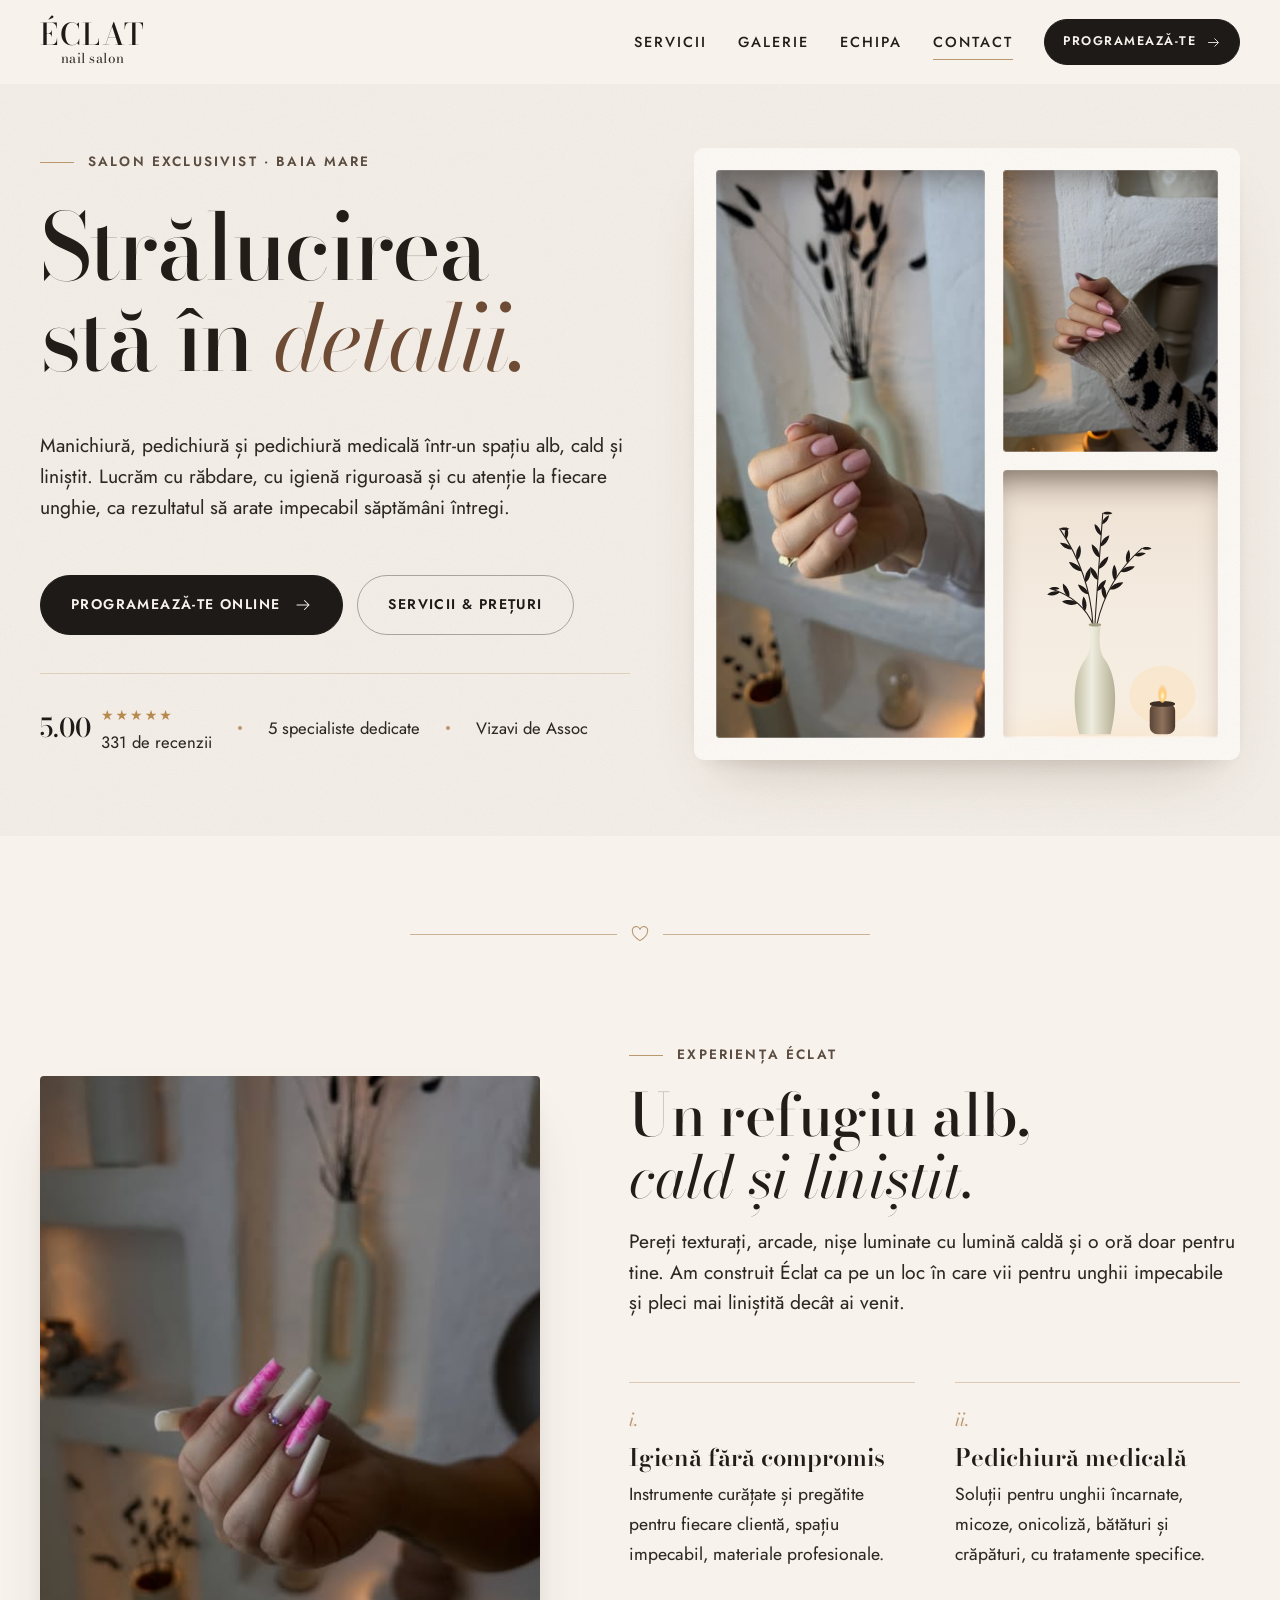
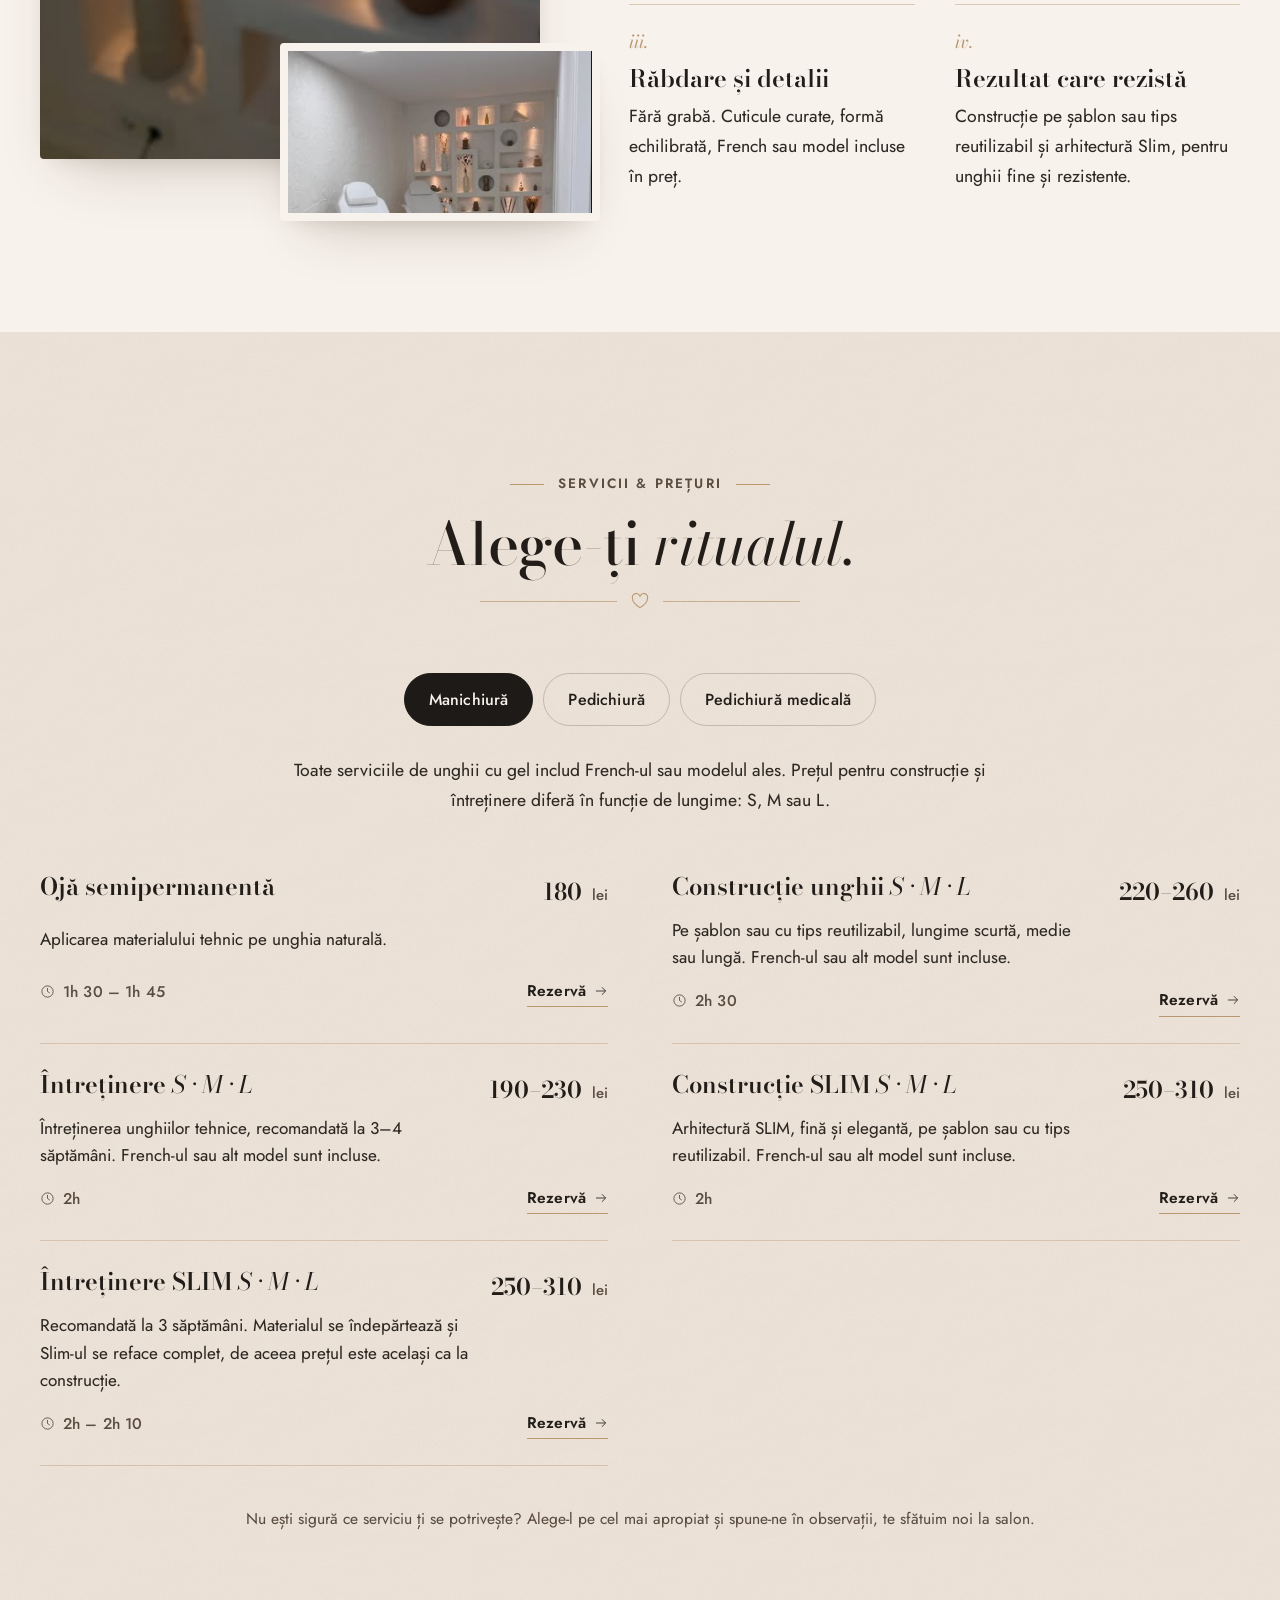
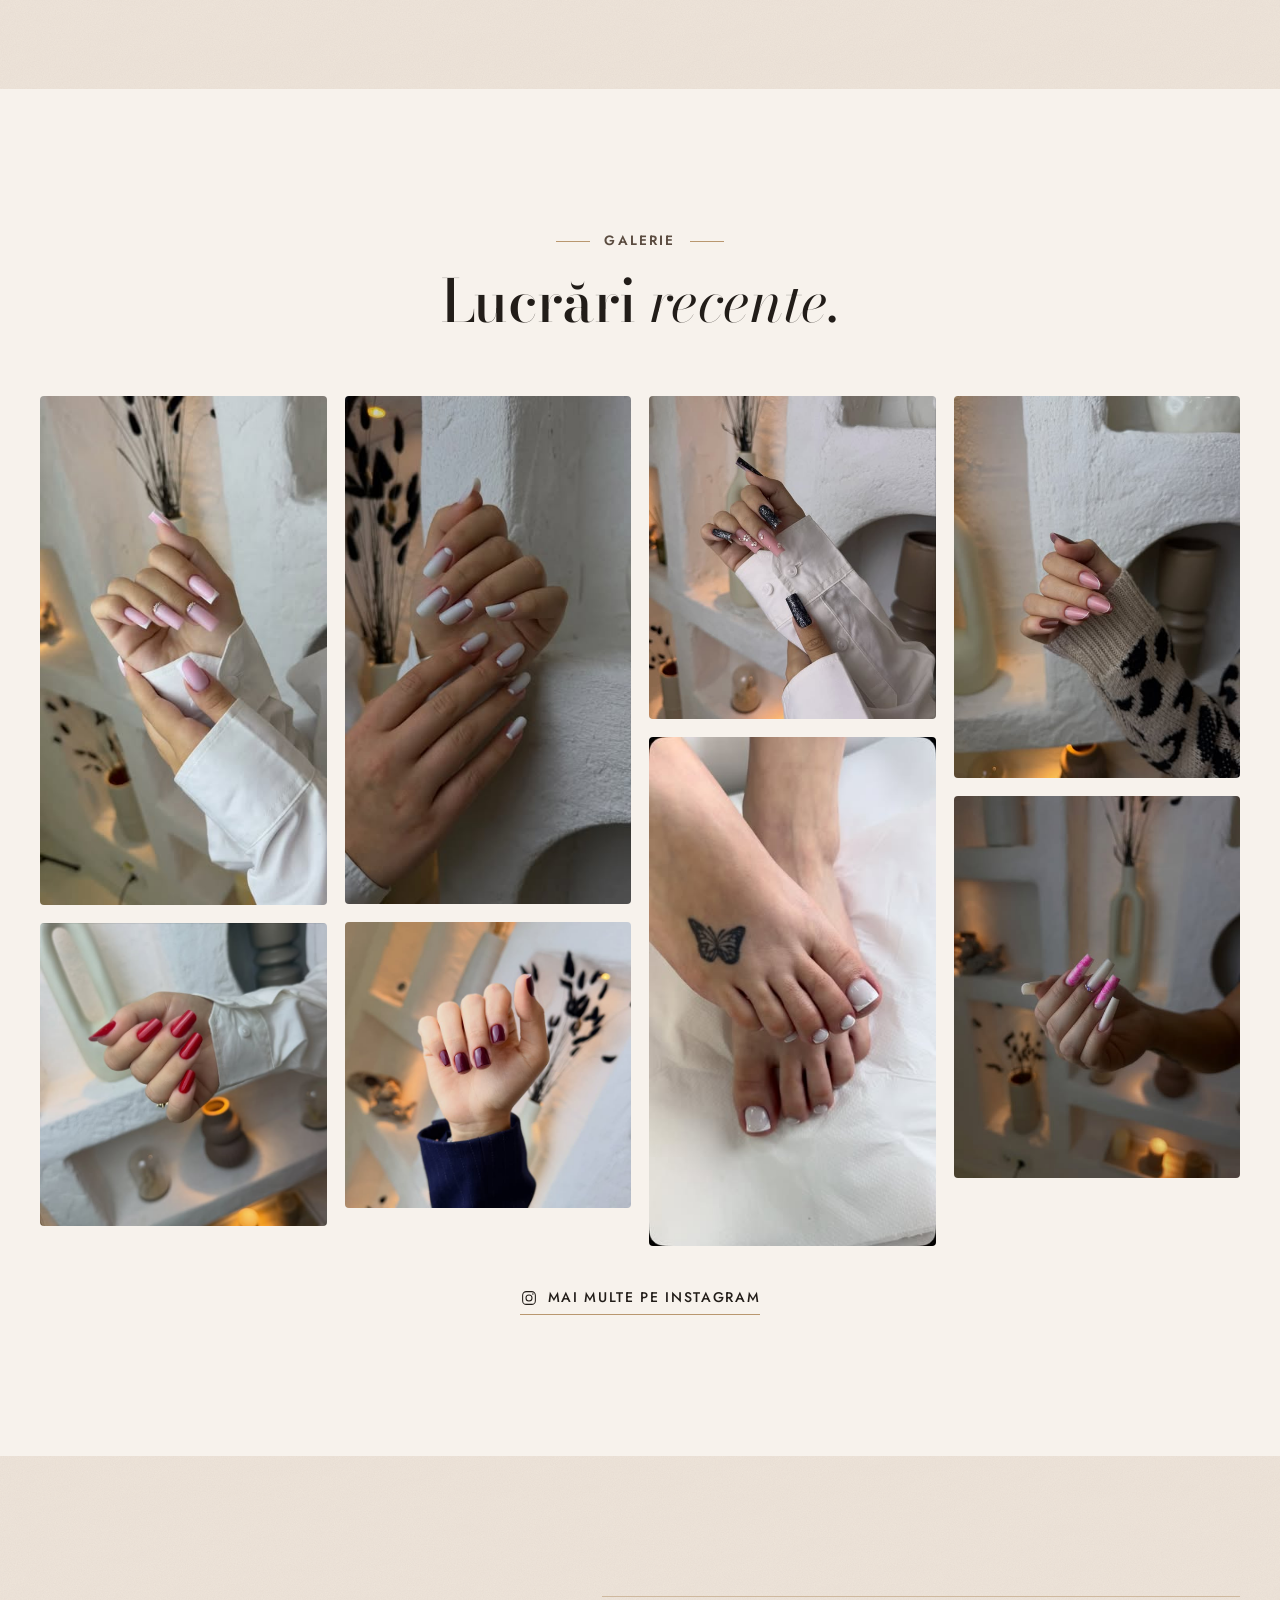
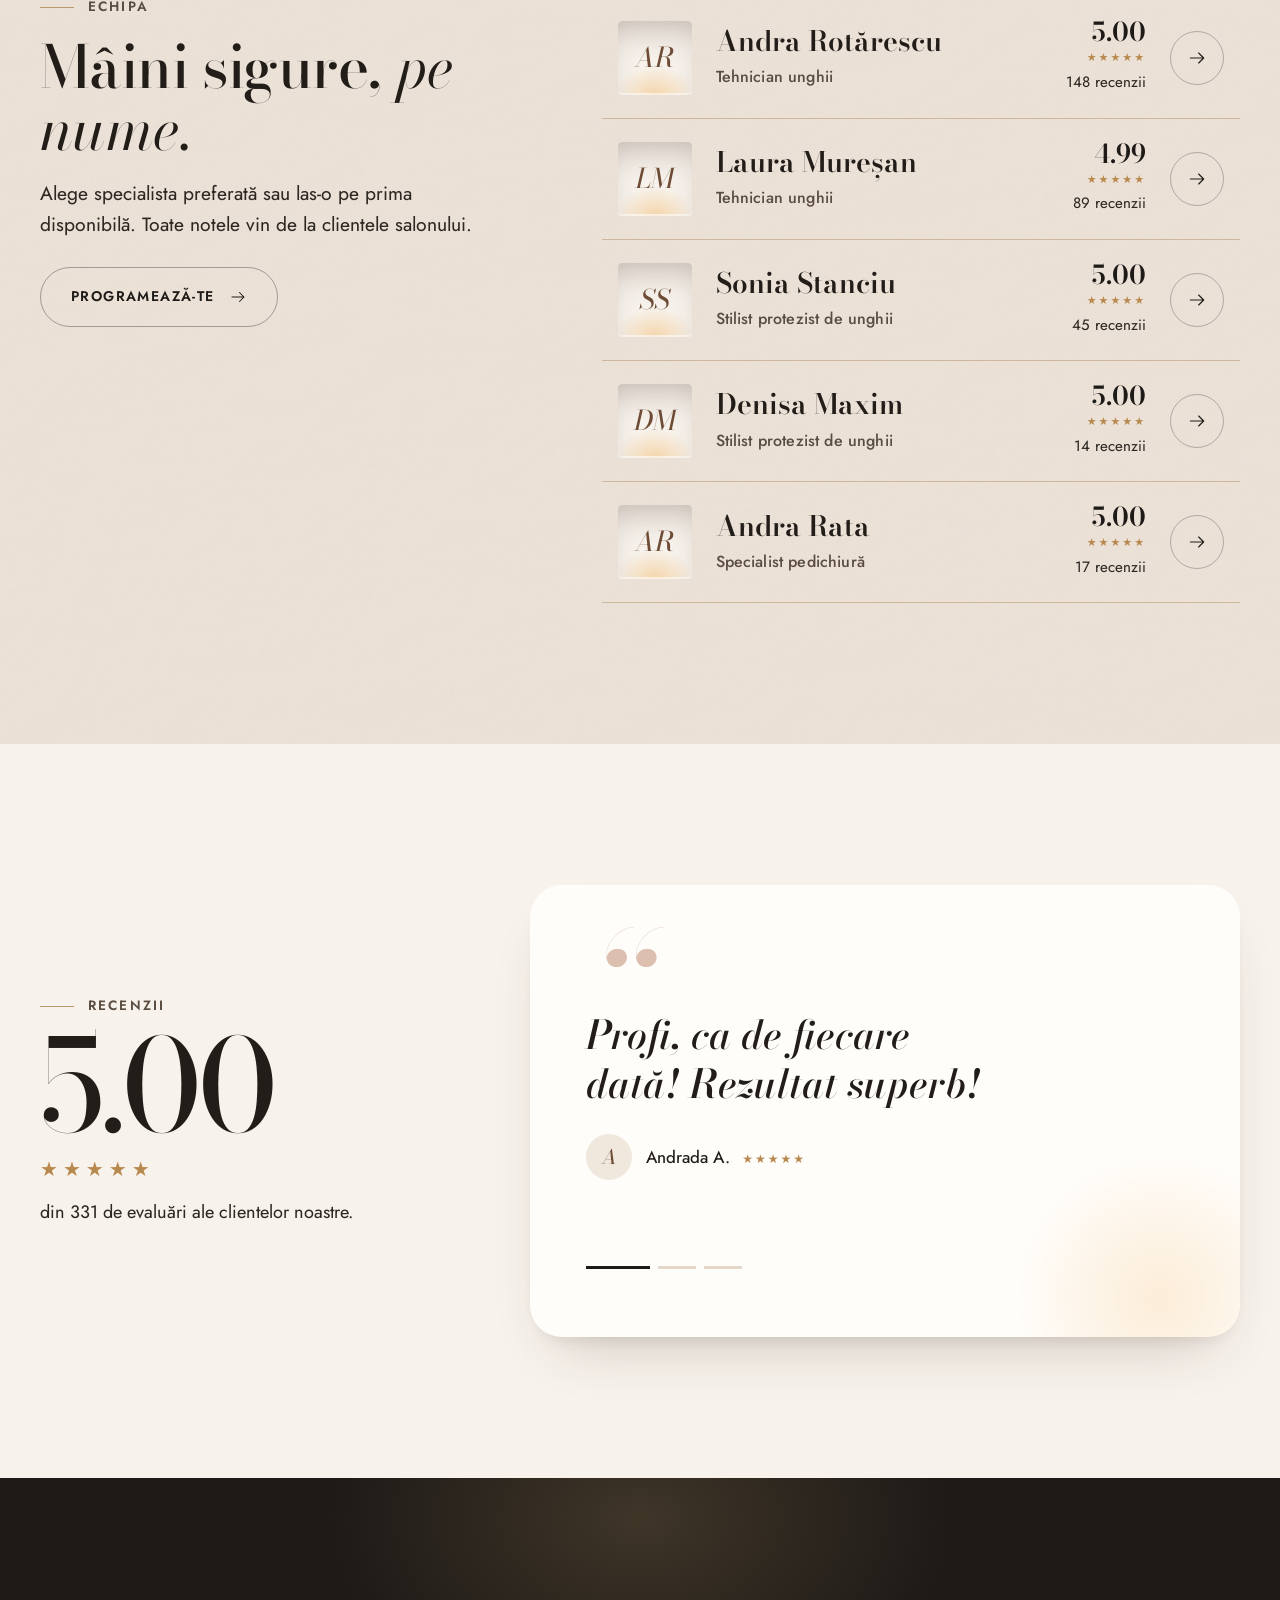
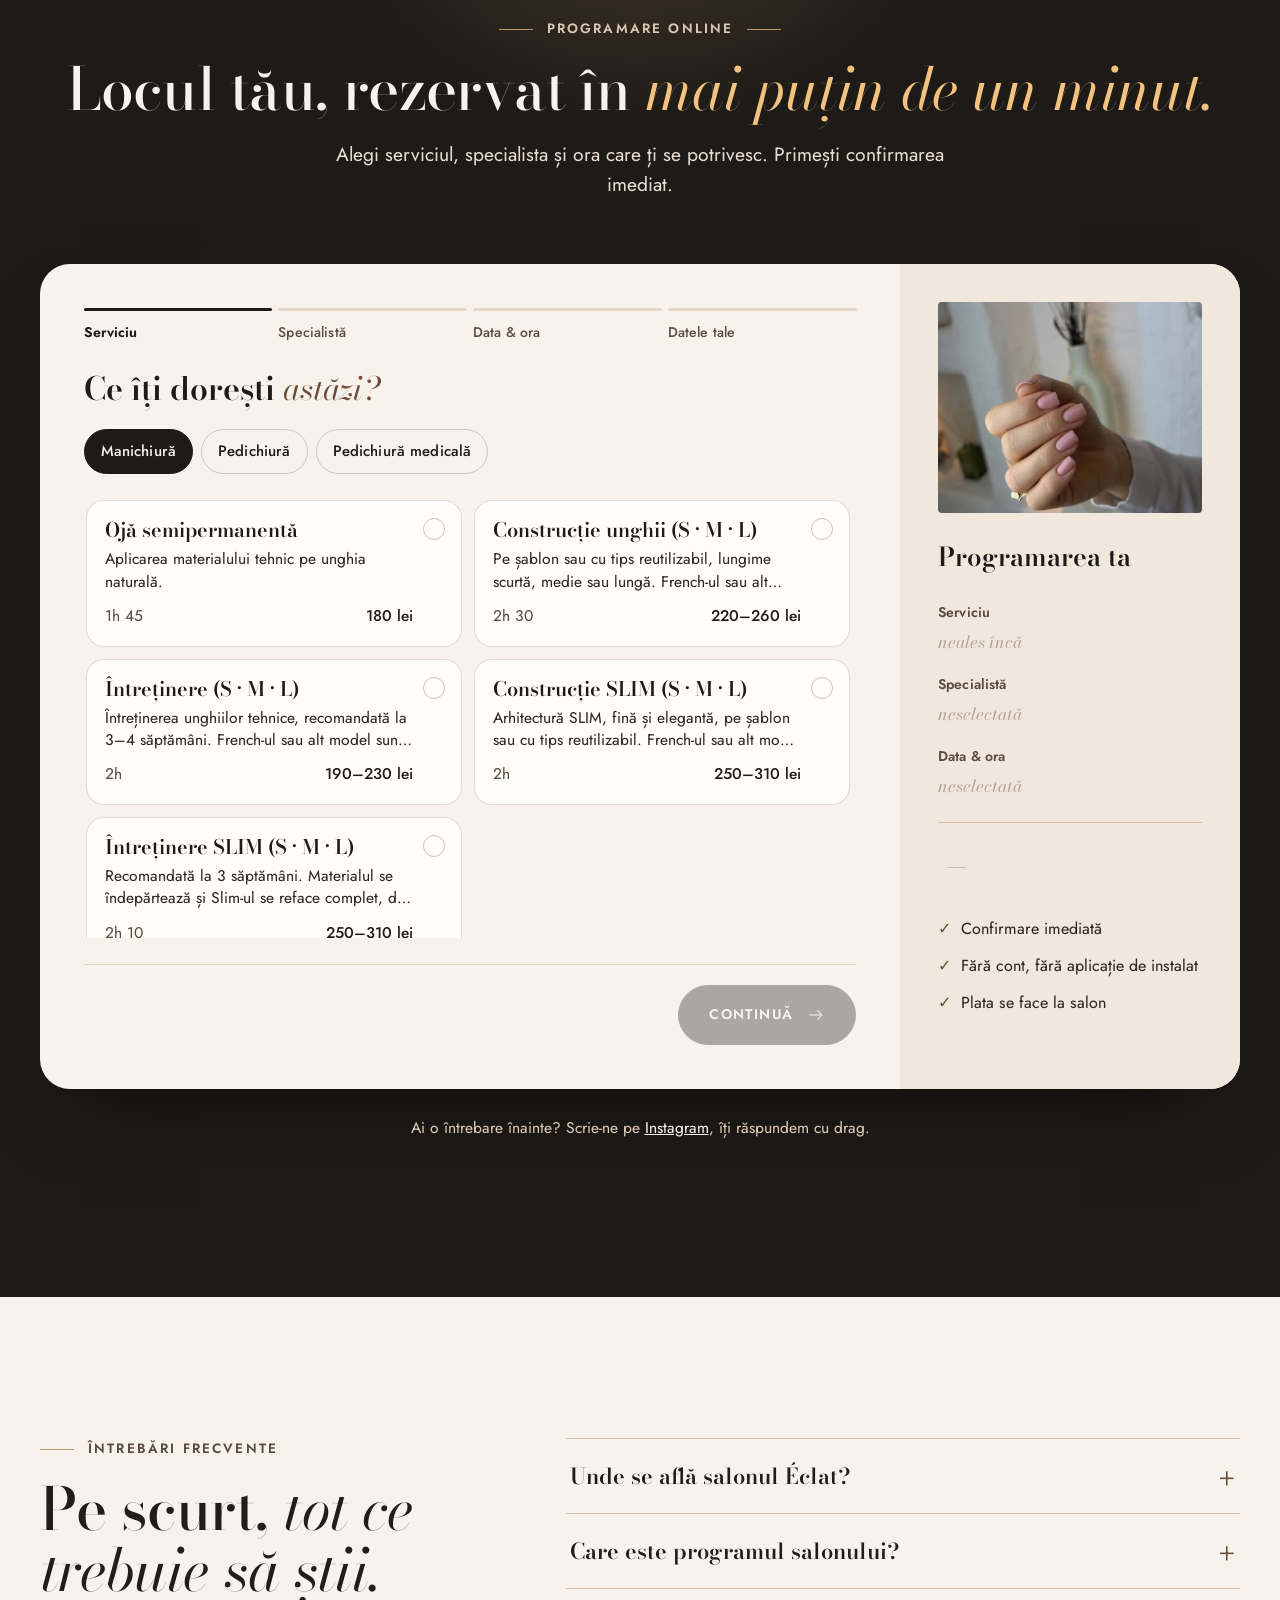
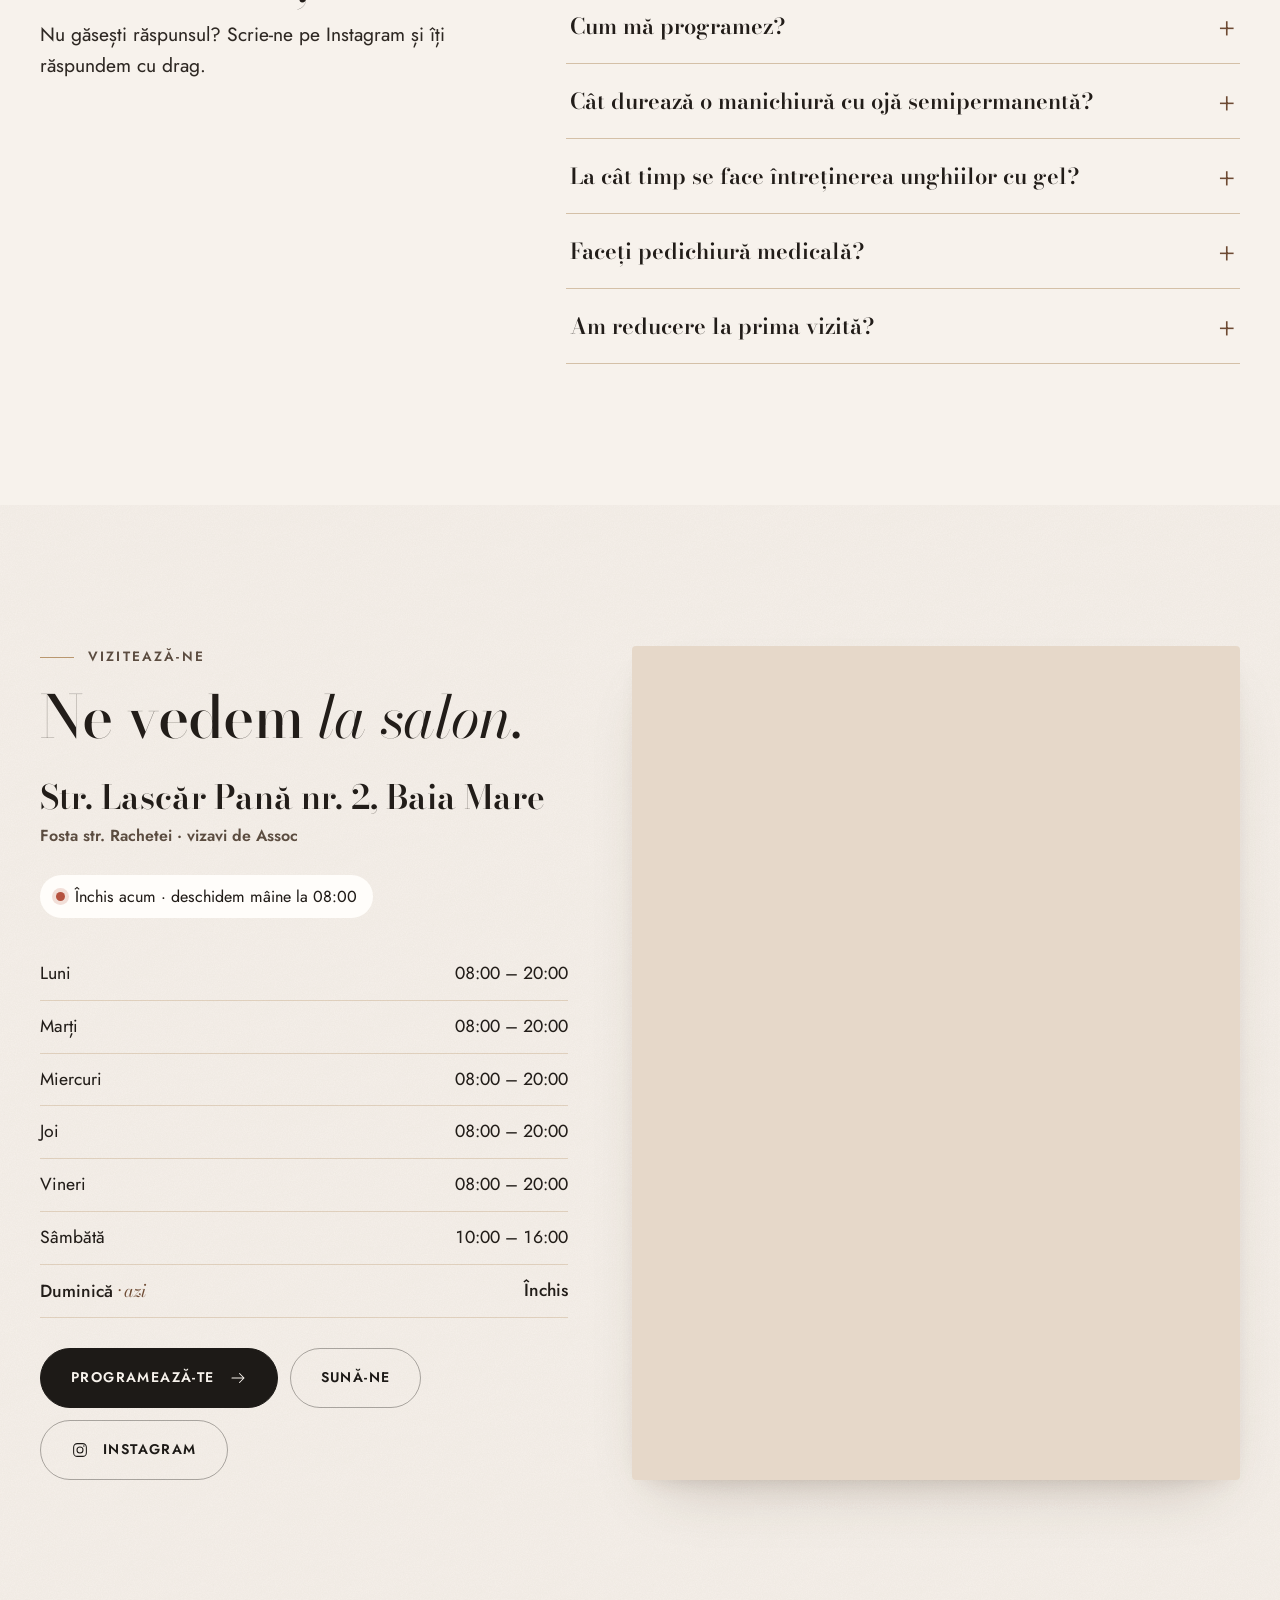
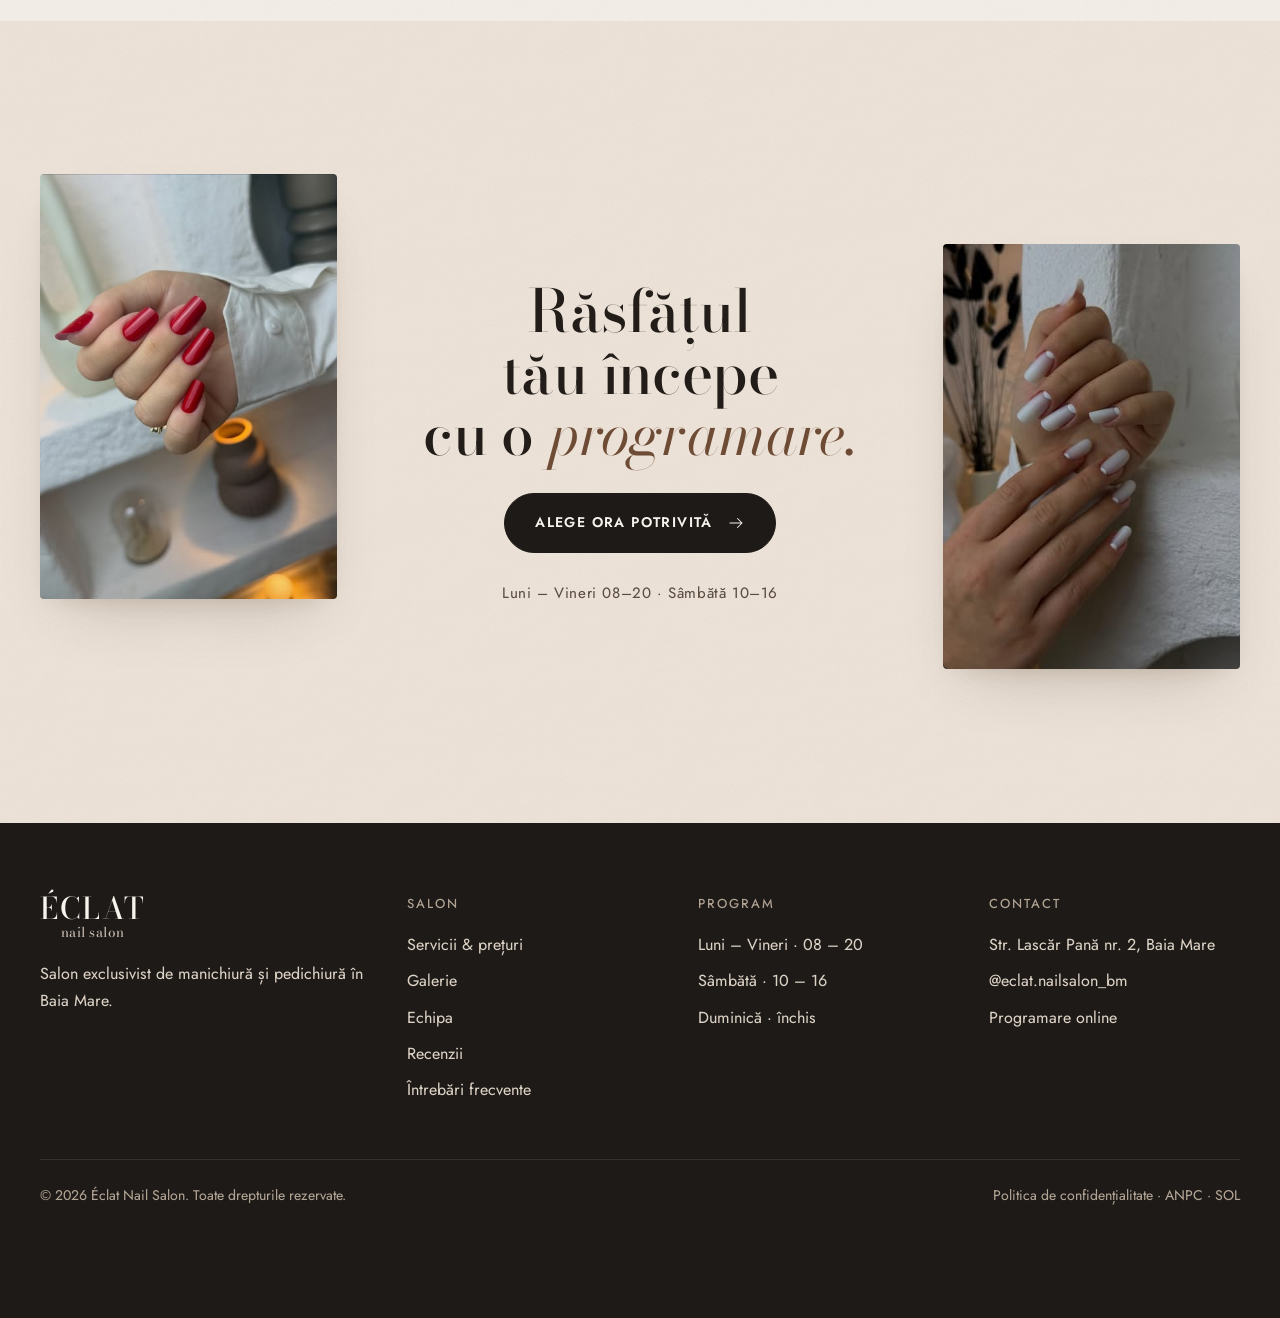
==== index.html @ 194a748b "Demo site Éclat Nail Salon Co-Authored-By: Claude Opus 5.5 <noreply@anthropic.com>" ====
<!doctype html>
<html lang="ro">
<head>
  <meta charset="utf-8">
  <meta name="robots" content="noindex, nofollow">
  <meta name="viewport" content="width=device-width, initial-scale=1, viewport-fit=cover">
  <title>Éclat Nail Salon Baia Mare — Manichiură, pedichiură &amp; pedichiură medicală</title>
  <meta name="description" content="Salon exclusivist de manichiură și pedichiură în Baia Mare. Ojă semipermanentă, construcție gel, arhitectură Slim, pedichiură estetică și medicală. Programează-te online în mai puțin de un minut.">
  <meta name="theme-color" content="#f7f2ec">
  <link rel="canonical" href="https://lucatalpos2-debug.github.io/eclat-demo/">
  <meta property="og:type" content="website">
  <meta property="og:title" content="Éclat Nail Salon — Baia Mare">
  <meta property="og:description" content="Manichiură, pedichiură și pedichiură medicală într-un spațiu calm și luminos. Programare online.">
  <meta property="og:image" content="https://lucatalpos2-debug.github.io/eclat-demo/foto/og-demo.jpg">
  <meta property="og:image:width" content="800">
  <meta property="og:image:height" content="500">
  <meta property="og:url" content="https://lucatalpos2-debug.github.io/eclat-demo/">
  <link rel="icon" href="data:image/svg+xml,<svg xmlns='http://www.w3.org/2000/svg' viewBox='0 0 64 64'><rect width='64' height='64' rx='14' fill='%231d1a17'/><text x='32' y='45' font-family='Georgia,serif' font-size='38' text-anchor='middle' fill='%23f7f2ec'>É</text></svg>">

  <link rel="preconnect" href="https://fonts.googleapis.com">
  <link rel="preconnect" href="https://fonts.gstatic.com" crossorigin>
  <link href="https://fonts.googleapis.com/css2?family=Bodoni+Moda:ital,opsz,wght@0,6..96,400..700;1,6..96,400..700&family=Jost:wght@300..600&display=swap" rel="stylesheet">
  <link rel="stylesheet" href="css/style.css">

  <script type="application/ld+json">
  {
    "@context": "https://schema.org",
    "@type": "NailSalon",
    "name": "Éclat Nail Salon",
    "description": "Salon exclusivist de manichiură și pedichiură în Baia Mare.",
    "image": "foto/nails-video-oct28.jpg",
    "priceRange": "70–500 lei",
    "address": {
      "@type": "PostalAddress",
      "streetAddress": "Str. Lascăr Pană nr. 2",
      "addressLocality": "Baia Mare",
      "addressRegion": "Maramureș",
      "addressCountry": "RO"
    },
    "openingHoursSpecification": [
      { "@type": "OpeningHoursSpecification", "dayOfWeek": ["Monday","Tuesday","Wednesday","Thursday","Friday"], "opens": "08:00", "closes": "20:00" },
      { "@type": "OpeningHoursSpecification", "dayOfWeek": "Saturday", "opens": "10:00", "closes": "16:00" }
    ],
    "sameAs": ["https://www.instagram.com/eclat.nailsalon_bm/"]
  }
  </script>
  <script type="application/ld+json">{"@context":"https://schema.org","@type":"NailSalon","name":"Éclat Nail Salon","url":"https://lucatalpos2-debug.github.io/eclat-demo/","hasOfferCatalog":{"@type":"OfferCatalog","name":"Servicii și prețuri","itemListElement":[{"@type":"OfferCatalog","name":"Manichiură","itemListElement":[{"@type":"Offer","itemOffered":{"@type":"Service","name":"Ojă semipermanentă","description":"Aplicarea materialului tehnic pe unghia naturală."},"priceSpecification":{"@type":"PriceSpecification","priceCurrency":"RON","minPrice":180,"maxPrice":180}},{"@type":"Offer","itemOffered":{"@type":"Service","name":"Construcție unghii (S · M · L)","description":"Pe șablon sau cu tips reutilizabil, lungime scurtă, medie sau lungă. French-ul sau alt model sunt incluse."},"priceSpecification":{"@type":"PriceSpecification","priceCurrency":"RON","minPrice":220,"maxPrice":260}},{"@type":"Offer","itemOffered":{"@type":"Service","name":"Întreținere (S · M · L)","description":"Întreținerea unghiilor tehnice, recomandată la 3–4 săptămâni. French-ul sau alt model sunt incluse."},"priceSpecification":{"@type":"PriceSpecification","priceCurrency":"RON","minPrice":190,"maxPrice":230}},{"@type":"Offer","itemOffered":{"@type":"Service","name":"Construcție SLIM (S · M · L)","description":"Arhitectură SLIM, fină și elegantă, pe șablon sau cu tips reutilizabil. French-ul sau alt model sunt incluse."},"priceSpecification":{"@type":"PriceSpecification","priceCurrency":"RON","minPrice":250,"maxPrice":310}},{"@type":"Offer","itemOffered":{"@type":"Service","name":"Întreținere SLIM (S · M · L)","description":"Recomandată la 3 săptămâni. Materialul se îndepărtează și Slim-ul se reface complet, de aceea prețul este același ca la construcție."},"priceSpecification":{"@type":"PriceSpecification","priceCurrency":"RON","minPrice":250,"maxPrice":310}}]},{"@type":"OfferCatalog","name":"Pedichiură","itemListElement":[{"@type":"Offer","itemOffered":{"@type":"Service","name":"Pedichiură estetică","description":"Curățarea cuticulei și aplicarea bazei rubber. Curățarea tălpilor și French-ul sunt incluse în preț."},"priceSpecification":{"@type":"PriceSpecification","priceCurrency":"RON","minPrice":180,"maxPrice":180}},{"@type":"Offer","itemOffered":{"@type":"Service","name":"Pedichiură estetică + tratament tălpi","description":"Cuticule, bază rubber și tratarea tălpilor problematice (bătături, crăpături) cu produse profesionale, prin împachetare."},"priceSpecification":{"@type":"PriceSpecification","priceCurrency":"RON","minPrice":350,"maxPrice":350}}]},{"@type":"OfferCatalog","name":"Pedichiură medicală","itemListElement":[{"@type":"Offer","itemOffered":{"@type":"Service","name":"Pedichiură complexă (micoză / onicoliză + tălpi)","description":"Curățarea și igienizarea unghiilor afectate, tratament specific, cuticule incluse și tratarea tălpilor prin împachetare."},"priceSpecification":{"@type":"PriceSpecification","priceCurrency":"RON","minPrice":200,"maxPrice":500}},{"@type":"Offer","itemOffered":{"@type":"Service","name":"Unghie micotică (curățare + tratare)","description":"Curățarea unghiei afectate și aplicarea tratamentului corespunzător. Cuticulele sunt incluse, tălpile nu."},"priceSpecification":{"@type":"PriceSpecification","priceCurrency":"RON","minPrice":100,"maxPrice":100}},{"@type":"Offer","itemOffered":{"@type":"Service","name":"Tălpi problematice (curățare + tratare)","description":"Pentru calusuri și crăpături, cu produse profesionale dedicate. Cuticulele sunt incluse; fără ojă sau material tehnic."},"priceSpecification":{"@type":"PriceSpecification","priceCurrency":"RON","minPrice":250,"maxPrice":250}},{"@type":"Offer","itemOffered":{"@type":"Service","name":"Unghie încarnată","description":"Corectare cu copolin sau fir de titan. Nu include cuticulele sau tălpile."},"priceSpecification":{"@type":"PriceSpecification","priceCurrency":"RON","minPrice":100,"maxPrice":100}},{"@type":"Offer","itemOffered":{"@type":"Service","name":"Onicoliză","description":"Tratarea unghiei dezlipite de patul unghial. Nu include curățarea tălpilor."},"priceSpecification":{"@type":"PriceSpecification","priceCurrency":"RON","minPrice":70,"maxPrice":70}}]}]}}</script>
</head>
<body>

<svg width="0" height="0" style="position:absolute" aria-hidden="true">
  <symbol id="i-arrow" viewBox="0 0 24 24"><path d="M4 12h15M14 6l6 6-6 6" fill="none" stroke="currentColor" stroke-width="1.4" stroke-linecap="round" stroke-linejoin="round"/></symbol>
  <symbol id="i-back" viewBox="0 0 24 24"><path d="M20 12H5M10 6l-6 6 6 6" fill="none" stroke="currentColor" stroke-width="1.4" stroke-linecap="round" stroke-linejoin="round"/></symbol>
  <symbol id="i-clock" viewBox="0 0 24 24"><circle cx="12" cy="12" r="9" fill="none" stroke="currentColor" stroke-width="1.4"/><path d="M12 7v5l3 2" fill="none" stroke="currentColor" stroke-width="1.4" stroke-linecap="round"/></symbol>
  <symbol id="i-heart" viewBox="0 0 20 18"><path d="M10 16.5S1.5 11.4 1.5 5.9A4.2 4.2 0 0 1 10 4a4.2 4.2 0 0 1 8.5 1.9c0 5.5-8.5 10.6-8.5 10.6Z" fill="none" stroke="currentColor" stroke-width="1.2"/></symbol>
  <symbol id="i-pin" viewBox="0 0 24 24"><path d="M12 21s-7-6.2-7-11.5A7 7 0 0 1 19 9.5C19 14.8 12 21 12 21Z" fill="none" stroke="currentColor" stroke-width="1.4"/><circle cx="12" cy="9.5" r="2.4" fill="none" stroke="currentColor" stroke-width="1.4"/></symbol>
  <symbol id="i-ig" viewBox="0 0 24 24"><rect x="3.5" y="3.5" width="17" height="17" rx="5" fill="none" stroke="currentColor" stroke-width="1.4"/><circle cx="12" cy="12" r="4" fill="none" stroke="currentColor" stroke-width="1.4"/><circle cx="17.2" cy="6.8" r="1" fill="currentColor"/></symbol>
  <symbol id="i-cal" viewBox="0 0 24 24"><rect x="3.5" y="5" width="17" height="15.5" rx="3" fill="none" stroke="currentColor" stroke-width="1.4"/><path d="M3.5 10h17M8 3v4M16 3v4" fill="none" stroke="currentColor" stroke-width="1.4" stroke-linecap="round"/></symbol>
</svg>

<!-- Bandă promo: se ascunde automat după data din data-until -->
<div class="promo" id="promo" data-until="2026-11-30">
  <span class="p-long">Bun venit la Éclat — </span><strong>−20% la prima programare</strong><span class="p-long"> · valabil toată luna noiembrie</span>
  <a href="#programare">Rezervă acum</a>
</div>

<header class="header" id="header">
  <div class="container header-inner">
    <a href="#acasa" class="logo" aria-label="Éclat nail salon — acasă">
      <span class="logo-word">ÉCLAT</span>
      <span class="logo-sub">nail salon</span>
    </a>
    <nav class="nav" aria-label="Navigare principală">
      <a class="navlink" href="#servicii">Servicii</a>
      <a class="navlink" href="#galerie">Galerie</a>
      <a class="navlink" href="#echipa">Echipa</a>
      <a class="navlink" href="#contact">Contact</a>
      <a class="btn small" href="#programare">Programează-te <svg><use href="#i-arrow"/></svg></a>
      <button class="menu-btn" id="menuBtn" aria-label="Deschide meniul" aria-expanded="false" aria-controls="mobileMenu"><span></span><span></span></button>
    </nav>
  </div>
</header>

<div class="mobile-menu textured" id="mobileMenu" aria-hidden="true">
  <a class="m-link" href="#servicii">Servicii</a>
  <a class="m-link" href="#galerie">Galerie</a>
  <a class="m-link" href="#echipa">Echipa</a>
  <a class="m-link" href="#recenzii">Recenzii</a>
  <a class="m-link" href="#contact">Contact</a>
  <a class="btn" href="#programare">Programează-te <svg><use href="#i-arrow"/></svg></a>
</div>

<main id="acasa">

  <!-- ============ HERO ============ -->
  <section class="hero textured">
    <div class="container hero-grid">
      <div class="hero-copy">
        <span class="eyebrow reveal">Salon exclusivist · Baia Mare</span>
        <h1 class="reveal d1">
          <span class="line">Strălucirea</span>
          <span class="line">stă în <em>detalii.</em></span>
        </h1>
        <p class="lead reveal d2">Manichiură, pedichiură și pedichiură medicală într-un spațiu alb, cald și liniștit. Lucrăm cu răbdare, cu igienă riguroasă și cu atenție la fiecare unghie, ca rezultatul să arate impecabil săptămâni întregi.</p>
        <div class="hero-ctas reveal d3">
          <a class="btn" href="#programare">Programează-te online <svg><use href="#i-arrow"/></svg></a>
          <a class="btn ghost" href="#servicii">Servicii &amp; prețuri</a>
        </div>
        <div class="trust reveal d4">
          <span class="score"><b>5.00</b> <span><span class="stars" aria-hidden="true">★★★★★</span><br>331 de recenzii</span></span>
          <span class="dot" aria-hidden="true"></span>
          <span><!--STAFFCOUNT-->5<!--/STAFFCOUNT--> specialiste dedicate</span>
          <span class="dot" aria-hidden="true"></span>
          <span>Vizavi de Assoc</span>
        </div>
      </div>

      <div class="niche-wall textured reveal d2" aria-label="Lucrări Éclat în nișele salonului">
        <div class="niche arch niche-a"><img src="foto/nails-video-oct28.jpg" alt="Manichiură roz pudră, în fața nișelor albe din salon" width="360" height="640"></div>
        <div class="niche arch niche-b"><img src="foto/carousel-nov.jpg" alt="Unghii roz cu efect perlat, în arcada albă texturată" width="480" height="640"></div>
        <div class="niche niche-glow" aria-hidden="true">
          <svg class="still" viewBox="0 0 220 250" preserveAspectRatio="xMidYMax meet">
            <defs>
              <radialGradient id="gGlow" cx="50%" cy="100%" r="72%"><stop offset="0" stop-color="#f6c27a" stop-opacity=".9"/><stop offset=".5" stop-color="#f2c27e" stop-opacity=".28"/><stop offset="1" stop-color="#f2c27e" stop-opacity="0"/></radialGradient>
              <linearGradient id="gVase" x1="0" x2="1"><stop offset="0" stop-color="#c2bfa4"/><stop offset=".42" stop-color="#efeddf"/><stop offset="1" stop-color="#b5b094"/></linearGradient>
              <linearGradient id="gPot" x1="0" x2="1"><stop offset="0" stop-color="#5b4536"/><stop offset=".5" stop-color="#8f725d"/><stop offset="1" stop-color="#4c392d"/></linearGradient>
              <radialGradient id="gFlame" cx="50%" cy="68%" r="55%"><stop offset="0" stop-color="#fffbe8"/><stop offset=".4" stop-color="#ffd27a"/><stop offset="1" stop-color="#ff9f3d" stop-opacity="0"/></radialGradient>
              <path id="leaf" d="M0 0C2.6-3.4 2.9-9.2 0-14C-2.9-9.2-2.6-3.4 0 0Z" fill="#1f1a17"/>
            </defs>
            <ellipse cx="110" cy="252" rx="160" ry="96" fill="url(#gGlow)"/>
            <ellipse cx="163" cy="206" rx="34" ry="30" fill="#ffd08a" opacity=".22" class="halo"/>
            <g class="stems" fill="none" stroke="#2a231e" stroke-width="1.1" stroke-linecap="round">
              <path d="M92 134C90 102 80 68 58 36" data-leaves="7"/>
              <path d="M94 134C96 98 99 62 102 20" data-leaves="8"/>
              <path d="M96 134C102 106 117 78 142 56" data-leaves="7"/>
              <path d="M93 136C86 118 71 104 48 97" data-leaves="5"/>
            </g>
            <g class="leaves"></g>
            <path d="M78 246C70 214 72 184 85 168C90 160 90 146 88 134H100C98 146 98 160 103 168C116 184 118 214 110 246Z" fill="url(#gVase)"/>
            <ellipse cx="94" cy="134" rx="6.5" ry="1.8" fill="#a39e84"/>
            <rect x="150" y="214" width="26" height="32" rx="8" fill="url(#gPot)"/>
            <ellipse cx="163" cy="215" rx="13" ry="3" fill="#3d2f26"/>
            <g class="flame"><ellipse cx="163" cy="203" rx="5" ry="11" fill="url(#gFlame)"/></g>
          </svg>
        </div>
        <div class="hero-badge">
          <span class="ring">−20%</span>
          <div><b>La prima vizită</b><span>manichiură sau pedichiură</span></div>
        </div>
      </div>
    </div>
  </section>


  <div class="container section-divider" aria-hidden="true"><div class="heart-rule"><svg><use href="#i-heart"/></svg></div></div>

  <!-- ============ EXPERIENȚA ============ -->
  <section class="section" id="experienta">
    <div class="container exp-grid">
      <div class="exp-visual reveal">
        <div class="exp-arch main"><img src="foto/nails-oct29.jpg" alt="Nișe albe cu lumină caldă, vaze și lumânări din salonul Éclat" width="480" height="640" loading="lazy"></div>
        <div class="exp-wide"><img src="foto/interior-nise.jpg" alt="Peretele cu nișe luminate din camera de pedichiură" width="360" height="200" loading="lazy"></div>
      </div>
      <div>
        <div class="section-head">
          <span class="eyebrow reveal">Experiența Éclat</span>
          <h2 class="reveal d1">Un refugiu alb,<br><em>cald și liniștit.</em></h2>
          <p class="lead reveal d2">Pereți texturați, arcade, nișe luminate cu lumină caldă și o oră doar pentru tine. Am construit Éclat ca pe un loc în care vii pentru unghii impecabile și pleci mai liniștită decât ai venit.</p>
        </div>
        <div class="pillars">
          <div class="pillar reveal"><span class="num">i.</span><h3>Igienă fără compromis</h3><p>Instrumente curățate și pregătite pentru fiecare clientă, spațiu impecabil, materiale profesionale.</p></div>
          <div class="pillar reveal d1"><span class="num">ii.</span><h3>Pedichiură medicală</h3><p>Soluții pentru unghii încarnate, micoze, onicoliză, bătături și crăpături, cu tratamente specifice.</p></div>
          <div class="pillar reveal d2"><span class="num">iii.</span><h3>Răbdare și detalii</h3><p>Fără grabă. Cuticule curate, formă echilibrată, French sau model incluse în preț.</p></div>
          <div class="pillar reveal d3"><span class="num">iv.</span><h3>Rezultat care rezistă</h3><p>Construcție pe șablon sau tips reutilizabil și arhitectură Slim, pentru unghii fine și rezistente.</p></div>
        </div>
      </div>
    </div>
  </section>

  <!-- ============ SERVICII ============ -->
  <section class="section bg-nude textured" id="servicii">
    <div class="container">
      <div class="section-head center">
        <span class="eyebrow center reveal">Servicii &amp; prețuri</span>
        <h2 class="reveal d1">Alege-ți <em>ritualul.</em></h2>
        <div class="heart-rule reveal d2" style="width:min(320px,80%)"><svg><use href="#i-heart"/></svg></div>
      </div>

      <!--SERVICES:START-->
      <div class="tabs reveal" role="tablist" aria-label="Categorii de servicii">
        <button class="tab" role="tab" aria-selected="true" aria-controls="p-mani" id="t-mani" data-tab="mani">Manichiură</button>
        <button class="tab" role="tab" aria-selected="false" aria-controls="p-pedi" id="t-pedi" data-tab="pedi">Pedichiură</button>
        <button class="tab" role="tab" aria-selected="false" aria-controls="p-med" id="t-med" data-tab="med">Pedichiură medicală</button>
      </div>

      <div class="svc-panel active" role="tabpanel" id="p-mani" aria-labelledby="t-mani">
        <p class="svc-intro">Toate serviciile de unghii cu gel includ French-ul sau modelul ales. Prețul pentru construcție și întreținere diferă în funcție de lungime: S, M sau L.</p>
        <article class="svc" data-id="semi" data-cat="mani" data-name="Ojă semipermanentă" data-dur="105" data-price="180" data-price-label="180 lei">
          <h3 class="svc-name">Ojă semipermanentă</h3><div class="svc-price">180 <small>lei</small></div>
          <p class="svc-desc">Aplicarea materialului tehnic pe unghia naturală.</p>
          <div class="svc-meta"><span class="svc-dur"><svg><use href="#i-clock"/></svg>1h 30 – 1h 45</span><button class="book-mini" data-book="semi">Rezervă <svg width="14" height="14"><use href="#i-arrow"/></svg></button></div>
        </article>
        <article class="svc" data-id="constr" data-cat="mani" data-name="Construcție unghii (S · M · L)" data-dur="150" data-price="220" data-price-label="220–260 lei">
          <h3 class="svc-name">Construcție unghii <span class="it">S · M · L</span></h3><div class="svc-price">220–260 <small>lei</small></div>
          <p class="svc-desc">Pe șablon sau cu tips reutilizabil, lungime scurtă, medie sau lungă. French-ul sau alt model sunt incluse.</p>
          <div class="svc-meta"><span class="svc-dur"><svg><use href="#i-clock"/></svg>2h 30</span><button class="book-mini" data-book="constr">Rezervă <svg width="14" height="14"><use href="#i-arrow"/></svg></button></div>
        </article>
        <article class="svc" data-id="intre" data-cat="mani" data-name="Întreținere (S · M · L)" data-dur="120" data-price="190" data-price-label="190–230 lei">
          <h3 class="svc-name">Întreținere <span class="it">S · M · L</span></h3><div class="svc-price">190–230 <small>lei</small></div>
          <p class="svc-desc">Întreținerea unghiilor tehnice, recomandată la 3–4 săptămâni. French-ul sau alt model sunt incluse.</p>
          <div class="svc-meta"><span class="svc-dur"><svg><use href="#i-clock"/></svg>2h</span><button class="book-mini" data-book="intre">Rezervă <svg width="14" height="14"><use href="#i-arrow"/></svg></button></div>
        </article>
        <article class="svc" data-id="slim" data-cat="mani" data-name="Construcție SLIM (S · M · L)" data-dur="120" data-price="250" data-price-label="250–310 lei">
          <h3 class="svc-name">Construcție SLIM <span class="it">S · M · L</span></h3><div class="svc-price">250–310 <small>lei</small></div>
          <p class="svc-desc">Arhitectură SLIM, fină și elegantă, pe șablon sau cu tips reutilizabil. French-ul sau alt model sunt incluse.</p>
          <div class="svc-meta"><span class="svc-dur"><svg><use href="#i-clock"/></svg>2h</span><button class="book-mini" data-book="slim">Rezervă <svg width="14" height="14"><use href="#i-arrow"/></svg></button></div>
        </article>
        <article class="svc" data-id="slim-intre" data-cat="mani" data-name="Întreținere SLIM (S · M · L)" data-dur="130" data-price="250" data-price-label="250–310 lei">
          <h3 class="svc-name">Întreținere SLIM <span class="it">S · M · L</span></h3><div class="svc-price">250–310 <small>lei</small></div>
          <p class="svc-desc">Recomandată la 3 săptămâni. Materialul se îndepărtează și Slim-ul se reface complet, de aceea prețul este același ca la construcție.</p>
          <div class="svc-meta"><span class="svc-dur"><svg><use href="#i-clock"/></svg>2h – 2h 10</span><button class="book-mini" data-book="slim-intre">Rezervă <svg width="14" height="14"><use href="#i-arrow"/></svg></button></div>
        </article>
      </div>

      <div class="svc-panel" role="tabpanel" id="p-pedi" aria-labelledby="t-pedi">
        <p class="svc-intro">Ritualuri complete de pedichiură, cu bază rubber și curățarea tălpilor incluse.</p>
        <article class="svc" data-id="pedi-est" data-cat="pedi" data-name="Pedichiură estetică" data-dur="90" data-price="180" data-price-label="180 lei">
          <h3 class="svc-name">Pedichiură estetică</h3><div class="svc-price">180 <small>lei</small></div>
          <p class="svc-desc">Curățarea cuticulei și aplicarea bazei rubber. Curățarea tălpilor și French-ul sunt incluse în preț.</p>
          <div class="svc-meta"><span class="svc-dur"><svg><use href="#i-clock"/></svg>1h 30</span><button class="book-mini" data-book="pedi-est">Rezervă <svg width="14" height="14"><use href="#i-arrow"/></svg></button></div>
        </article>
        <article class="svc" data-id="pedi-talpi" data-cat="pedi" data-name="Pedichiură estetică + tratament tălpi" data-dur="90" data-price="350" data-price-label="350 lei">
          <h3 class="svc-name">Pedichiură estetică <span class="it">+ tratament tălpi</span></h3><div class="svc-price">350 <small>lei</small></div>
          <p class="svc-desc">Cuticule, bază rubber și tratarea tălpilor problematice (bătături, crăpături) cu produse profesionale, prin împachetare.</p>
          <div class="svc-meta"><span class="svc-dur"><svg><use href="#i-clock"/></svg>1h 30</span><button class="book-mini" data-book="pedi-talpi">Rezervă <svg width="14" height="14"><use href="#i-arrow"/></svg></button></div>
        </article>
      </div>

      <div class="svc-panel" role="tabpanel" id="p-med" aria-labelledby="t-med">
        <p class="svc-intro">Tratamente țintite pentru probleme ale unghiilor și ale tălpilor. Unde prețul este „per unghie”, totalul depinde de numărul de unghii afectate.</p>
        <article class="svc" data-id="complexa" data-cat="med" data-name="Pedichiură complexă (micoză / onicoliză + tălpi)" data-dur="90" data-price="200" data-price-label="200–500 lei">
          <h3 class="svc-name">Pedichiură complexă <span class="it">micoză / onicoliză + tălpi</span></h3><div class="svc-price">200–500 <small>lei</small></div>
          <p class="svc-desc">Curățarea și igienizarea unghiilor afectate, tratament specific, cuticule incluse și tratarea tălpilor prin împachetare.</p>
          <div class="svc-meta"><span class="svc-dur"><svg><use href="#i-clock"/></svg>1h 30</span><button class="book-mini" data-book="complexa">Rezervă <svg width="14" height="14"><use href="#i-arrow"/></svg></button></div>
        </article>
        <article class="svc" data-id="micoza" data-cat="med" data-name="Unghie micotică (curățare + tratare)" data-dur="60" data-price="100" data-price-label="100 lei / unghie">
          <h3 class="svc-name">Unghie micotică <span class="it">curățare + tratare</span></h3><div class="svc-price">100 <small>lei / unghie</small></div>
          <p class="svc-desc">Curățarea unghiei afectate și aplicarea tratamentului corespunzător. Cuticulele sunt incluse, tălpile nu.</p>
          <div class="svc-meta"><span class="svc-dur"><svg><use href="#i-clock"/></svg>1h</span><button class="book-mini" data-book="micoza">Rezervă <svg width="14" height="14"><use href="#i-arrow"/></svg></button></div>
        </article>
        <article class="svc" data-id="talpi" data-cat="med" data-name="Tălpi problematice (curățare + tratare)" data-dur="45" data-price="250" data-price-label="250 lei">
          <h3 class="svc-name">Tălpi problematice <span class="it">curățare + tratare</span></h3><div class="svc-price">250 <small>lei</small></div>
          <p class="svc-desc">Pentru calusuri și crăpături, cu produse profesionale dedicate. Cuticulele sunt incluse; fără ojă sau material tehnic.</p>
          <div class="svc-meta"><span class="svc-dur"><svg><use href="#i-clock"/></svg>45 min</span><button class="book-mini" data-book="talpi">Rezervă <svg width="14" height="14"><use href="#i-arrow"/></svg></button></div>
        </article>
        <article class="svc" data-id="incarnata" data-cat="med" data-name="Unghie încarnată" data-dur="30" data-price="100" data-price-label="100 lei / unghie">
          <h3 class="svc-name">Unghie încarnată</h3><div class="svc-price">100 <small>lei / unghie</small></div>
          <p class="svc-desc">Corectare cu copolin sau fir de titan. Nu include cuticulele sau tălpile.</p>
          <div class="svc-meta"><span class="svc-dur"><svg><use href="#i-clock"/></svg>30 min</span><button class="book-mini" data-book="incarnata">Rezervă <svg width="14" height="14"><use href="#i-arrow"/></svg></button></div>
        </article>
        <article class="svc" data-id="onicoliza" data-cat="med" data-name="Onicoliză" data-dur="30" data-price="70" data-price-label="70 lei / unghie">
          <h3 class="svc-name">Onicoliză</h3><div class="svc-price">70 <small>lei / unghie</small></div>
          <p class="svc-desc">Tratarea unghiei dezlipite de patul unghial. Nu include curățarea tălpilor.</p>
          <div class="svc-meta"><span class="svc-dur"><svg><use href="#i-clock"/></svg>30 min</span><button class="book-mini" data-book="onicoliza">Rezervă <svg width="14" height="14"><use href="#i-arrow"/></svg></button></div>
        </article>
      </div>
      <!--SERVICES:END-->

      <p class="svc-note">Nu ești sigură ce serviciu ți se potrivește? Alege-l pe cel mai apropiat și spune-ne în observații, te sfătuim noi la salon.</p>
    </div>
  </section>

  <!-- ============ GALERIE ============ -->
  <section class="section" id="galerie">
    <div class="container">
      <div class="section-head center">
        <span class="eyebrow center reveal">Galerie</span>
        <h2 class="reveal d1">Lucrări <em>recente.</em></h2>
      </div>
      <div class="gallery">
        <figure class="g-item arch reveal"><img src="foto/nails-video-nov.jpg" alt="French roz cu pietre fine" loading="lazy" width="360" height="640"><figcaption>French cu pietre</figcaption></figure>
        <figure class="g-item reveal d1"><img src="foto/nails-oct27-a.jpg" alt="Manichiură roșu clasic" loading="lazy" width="605" height="640"><figcaption>Roșu clasic</figcaption></figure>
        <figure class="g-item reveal d2"><img src="foto/laura-video.jpg" alt="French alb cromat" loading="lazy" width="361" height="640"><figcaption>Chrome French</figcaption></figure>
        <figure class="g-item arch reveal d3"><img src="foto/nails-oct27-c.jpg" alt="Unghii scurte vișiniu intens" loading="lazy" width="640" height="640"><figcaption>Burgundy</figcaption></figure>
        <figure class="g-item reveal"><img src="foto/nails-oct27-b.jpg" alt="Construcție cu sclipici negru și accent roz" loading="lazy" width="568" height="640"><figcaption>Glitter &amp; nude</figcaption></figure>
        <figure class="g-item reveal d1"><img src="foto/pedi-video-oct24.jpg" alt="Pedichiură cu French alb" loading="lazy" width="360" height="640"><figcaption>Pedichiură French</figcaption></figure>
        <figure class="g-item arch reveal d2"><img src="foto/carousel-nov.jpg" alt="Roz perlat pe formă migdală" loading="lazy" width="480" height="640"><figcaption>Roz perlat</figcaption></figure>
        <figure class="g-item reveal d3"><img src="foto/nails-oct29.jpg" alt="Unghii lungi cu marmorat roz" loading="lazy" width="480" height="640"><figcaption>Marmorat roz</figcaption></figure>
      </div>
      <div class="gallery-foot reveal">
        <a class="link-arrow" href="https://www.instagram.com/eclat.nailsalon_bm/" target="_blank" rel="noopener"><svg width="18" height="18"><use href="#i-ig"/></svg> Mai multe pe Instagram</a>
      </div>
    </div>
  </section>

  <!-- ============ ECHIPA ============ -->
  <section class="section bg-nude textured" id="echipa">
    <div class="container team-grid">
      <div class="team-intro">
        <div class="section-head" style="margin-bottom:0">
          <span class="eyebrow reveal">Echipa</span>
          <h2 class="reveal d1">Mâini sigure, <em>pe nume.</em></h2>
          <p class="lead reveal d2">Alege specialista preferată sau las-o pe prima disponibilă. Toate notele vin de la clientele salonului.</p>
          <a class="btn ghost reveal d3" href="#programare" style="justify-self:start;margin-top:10px">Programează-te <svg><use href="#i-arrow"/></svg></a>
        </div>
      </div>
      <!-- data-cats: categoriile pe care le preia fiecare specialistă (folosit la programare) -->
      <ul class="roster">
        <!--TEAM:START-->
        <li class="member reveal" data-staff="andra-ro" data-name="Andra Rotărescu" data-initials="AR" data-cats="mani pedi">
          <span class="m-arch" aria-hidden="true">AR</span>
          <div class="m-body"><h3>Andra Rotărescu</h3><span class="role">Tehnician unghii</span></div>
          <div class="m-rate"><b>5.00</b><span class="stars" aria-hidden="true">★★★★★</span><span>148 recenzii</span></div>
          <button class="m-book" data-staff-book="andra-ro" aria-label="Programează-te la Andra Rotărescu"><svg><use href="#i-arrow"/></svg></button>
        </li>
        <li class="member reveal d1" data-staff="laura" data-name="Laura Mureșan" data-initials="LM" data-cats="mani pedi">
          <span class="m-arch" aria-hidden="true">LM</span>
          <div class="m-body"><h3>Laura Mureșan</h3><span class="role">Tehnician unghii</span></div>
          <div class="m-rate"><b>4.99</b><span class="stars" aria-hidden="true">★★★★★</span><span>89 recenzii</span></div>
          <button class="m-book" data-staff-book="laura" aria-label="Programează-te la Laura Mureșan"><svg><use href="#i-arrow"/></svg></button>
        </li>
        <li class="member reveal d2" data-staff="sonia" data-name="Sonia Stanciu" data-initials="SS" data-cats="mani pedi">
          <span class="m-arch" aria-hidden="true">SS</span>
          <div class="m-body"><h3>Sonia Stanciu</h3><span class="role">Stilist protezist de unghii</span></div>
          <div class="m-rate"><b>5.00</b><span class="stars" aria-hidden="true">★★★★★</span><span>45 recenzii</span></div>
          <button class="m-book" data-staff-book="sonia" aria-label="Programează-te la Sonia Stanciu"><svg><use href="#i-arrow"/></svg></button>
        </li>
        <li class="member reveal d3" data-staff="denisa" data-name="Denisa Maxim" data-initials="DM" data-cats="mani pedi">
          <span class="m-arch" aria-hidden="true">DM</span>
          <div class="m-body"><h3>Denisa Maxim</h3><span class="role">Stilist protezist de unghii</span></div>
          <div class="m-rate"><b>5.00</b><span class="stars" aria-hidden="true">★★★★★</span><span>14 recenzii</span></div>
          <button class="m-book" data-staff-book="denisa" aria-label="Programează-te la Denisa Maxim"><svg><use href="#i-arrow"/></svg></button>
        </li>
        <li class="member reveal d4" data-staff="andra-ra" data-name="Andra Rata" data-initials="AR" data-cats="pedi med">
          <span class="m-arch" aria-hidden="true">AR</span>
          <div class="m-body"><h3>Andra Rata</h3><span class="role">Specialist pedichiură</span></div>
          <div class="m-rate"><b>5.00</b><span class="stars" aria-hidden="true">★★★★★</span><span>17 recenzii</span></div>
          <button class="m-book" data-staff-book="andra-ra" aria-label="Programează-te la Andra Rata"><svg><use href="#i-arrow"/></svg></button>
        </li>
        <!--TEAM:END-->
      </ul>
    </div>
  </section>

  <!-- ============ RECENZII ============ -->
  <section class="section" id="recenzii">
    <div class="container reviews-wrap">
      <div class="big-score reveal">
        <span class="eyebrow">Recenzii</span>
        <span class="n">5.00</span>
        <span class="stars" aria-label="5 din 5 stele">★★★★★</span>
        <p>din 331 de evaluări ale clientelor noastre.</p>
      </div>
      <div class="quote-stage reveal d1" id="quoteStage">
        <span class="q-mark" aria-hidden="true">“</span>
        <div class="quotes" aria-live="polite">
          <figure class="quote active"><blockquote>Profi, ca de fiecare dată! Rezultat superb!</blockquote><figcaption><span class="av">A</span><span>Andrada A.<span class="stars" aria-hidden="true"> ★★★★★</span></span></figcaption></figure>
          <figure class="quote"><blockquote>Se vede că pune suflet în ceea ce face și este foarte atentă la detalii.</blockquote><figcaption><span class="av">A</span><span>Alessia G.<span class="stars" aria-hidden="true"> ★★★★★</span></span></figcaption></figure>
          <figure class="quote"><blockquote>Am avut o experiență foarte frumoasă!</blockquote><figcaption><span class="av">Ș</span><span>Ștefania L.<span class="stars" aria-hidden="true"> ★★★★★</span></span></figcaption></figure>
        </div>
        <div class="q-nav" role="group" aria-label="Alege recenzia">
          <button type="button" aria-label="Recenzia 1" aria-current="true"></button>
          <button type="button" aria-label="Recenzia 2" aria-current="false"></button>
          <button type="button" aria-label="Recenzia 3" aria-current="false"></button>
        </div>
      </div>
    </div>
  </section>

  <!-- ============ PROGRAMARE ============ -->
  <section class="section booking-section textured" id="programare">
    <div class="container">
      <div class="section-head center" style="position:relative;z-index:1">
        <span class="eyebrow center reveal">Programare online</span>
        <h2 class="reveal d1">Locul tău, rezervat în <em>mai puțin de un minut.</em></h2>
        <p class="lead reveal d2" style="text-align:center">Alegi serviciul, specialista și ora care ți se potrivesc. Primești confirmarea imediat.</p>
      </div>

      <div class="booker reveal" id="booker">
        <div class="booker-main">
          <ol class="steps" aria-label="Pașii programării">
            <li class="current">Serviciu</li><li>Specialistă</li><li>Data &amp; ora</li><li>Datele tale</li>
          </ol>

          <div class="step-wrap">
            <!-- Pas 1 -->
            <div class="step active" data-step="1">
              <h3>Ce îți dorești <em>astăzi?</em></h3>
              <div class="chips" id="catChips" role="group" aria-label="Categorie"></div>
              <div class="options" id="svcOptions"></div>
            </div>
            <!-- Pas 2 -->
            <div class="step" data-step="2">
              <h3>Cu cine vrei <em>să lucrezi?</em></h3>
              <div class="options" id="staffOptions"></div>
            </div>
            <!-- Pas 3 -->
            <div class="step" data-step="3">
              <h3>Când îți <em>e bine?</em></h3>
              <div class="dates" id="dates" role="group" aria-label="Alege ziua"></div>
              <div id="slotsWrap"></div>
            </div>
            <!-- Pas 4 -->
            <div class="step" data-step="4">
              <h3>Ultimul pas, <em>datele tale.</em></h3>
              <form id="detailsForm" novalidate>
                <div class="form-grid">
                  <div class="field"><label for="fName">Nume și prenume</label><input id="fName" name="name" autocomplete="name" required><span class="err">Te rugăm să completezi numele.</span></div>
                  <div class="field"><label for="fPhone">Telefon</label><input id="fPhone" name="phone" type="tel" inputmode="tel" autocomplete="tel" placeholder="07xx xxx xxx" required><span class="err">Introdu un număr de telefon valid.</span></div>
                  <!-- Reducerea de prima vizită se decide automat după numărul de telefon (nu o bifează clienta) -->
                  <div class="visit-status" id="firstVisitWrap" style="grid-column:1/-1" aria-live="polite" hidden></div>
                  <div class="field full"><label for="fEmail">E-mail <span style="text-transform:none;letter-spacing:0">(opțional, pentru confirmare)</span></label><input id="fEmail" name="email" type="email" autocomplete="email"><span class="err">Adresa de e-mail nu pare corectă.</span></div>
                  <div class="field full"><label for="fNotes">Observații <span style="text-transform:none;letter-spacing:0">(opțional)</span></label><textarea id="fNotes" name="notes" placeholder="Lungimea dorită, model, sensibilități…"></textarea></div>
                  <label class="check" style="grid-column:1/-1"><input type="checkbox" id="fGdpr" required> <span>Sunt de acord ca datele mele să fie folosite doar pentru gestionarea programării. <a href="#">Politica de confidențialitate</a></span></label>
                </div>
              </form>
            </div>
            <!-- Confirmare -->
            <div class="step done-screen" data-step="5">
              <div class="seal">É</div>
              <h3>Te așteptăm, <em id="doneName">frumoaso</em>!</h3>
              <p id="doneText"></p>
              <div class="done-actions">
                <a class="btn small" id="icsBtn" href="#" download="programare-eclat.ics"><svg><use href="#i-cal"/></svg> Adaugă în calendar</a>
                <a class="btn small ghost" href="https://www.google.com/maps/search/?api=1&query=Str.+Lasc%C4%83r+Pan%C4%83+2%2C+Baia+Mare" target="_blank" rel="noopener"><svg><use href="#i-pin"/></svg> Cum ajungi</a>
              </div>
              <button class="back-btn" id="newBooking" type="button">Fă o nouă programare</button>
              <span class="demo-tag" id="demoTag">Previzualizare · programarea nu a fost trimisă</span>
            </div>
          </div>

          <div class="booker-nav" id="bookerNav">
            <button class="back-btn" id="backBtn" type="button" hidden><svg width="16" height="16"><use href="#i-back"/></svg> Înapoi</button>
            <span></span>
            <button class="btn" id="nextBtn" type="button" disabled>Continuă <svg><use href="#i-arrow"/></svg></button>
          </div>
        </div>

        <aside class="summary" aria-live="polite">
          <div class="sum-photo"><img id="sumImg" src="foto/nails-video-oct28.jpg" alt="" width="360" height="640"></div>
          <h4>Programarea ta</h4>
          <dl>
            <div><dt>Serviciu</dt><dd id="sumSvc" class="muted">neales încă</dd></div>
            <div><dt>Specialistă</dt><dd id="sumStaff" class="muted">neselectată</dd></div>
            <div><dt>Data &amp; ora</dt><dd id="sumWhen" class="muted">neselectată</dd></div>
          </dl>
          <div class="total"><span class="disc" id="sumDisc"></span><span><s id="sumOld"></s><b id="sumPrice">—</b></span></div>
          <ul class="reassure">
            <li>Confirmare imediată</li>
            <li>Fără cont, fără aplicație de instalat</li>
            <li>Plata se face la salon</li>
          </ul>
        </aside>
      </div>

      <p class="alt-booking">Ai o întrebare înainte? Scrie-ne pe <a href="https://www.instagram.com/eclat.nailsalon_bm/" target="_blank" rel="noopener">Instagram</a>, îți răspundem cu drag.</p>
    </div>
  </section>

  <!-- ============ ÎNTREBĂRI FRECVENTE ============ -->
  <section class="section" id="intrebari">
    <div class="container faq-grid">
      <div class="section-head">
        <span class="eyebrow reveal">Întrebări frecvente</span>
        <h2 class="reveal d1">Pe scurt, <em>tot ce trebuie să știi.</em></h2>
        <p class="lead reveal d2">Nu găsești răspunsul? Scrie-ne pe Instagram și îți răspundem cu drag.</p>
      </div>
      <div class="faq">
        <details class="faq-item reveal">
          <summary>Unde se află salonul Éclat?</summary>
          <p>Pe Str. Lascăr Pană nr. 2 (fosta str. Rachetei) din Baia Mare, vizavi de Assoc.</p>
        </details>
        <details class="faq-item reveal">
          <summary>Care este programul salonului?</summary>
          <p>Luni–vineri între 08:00 și 20:00, sâmbătă între 10:00 și 16:00. Duminica salonul este închis.</p>
        </details>
        <details class="faq-item reveal">
          <summary>Cum mă programez?</summary>
          <p>Online, direct pe acest site: alegi serviciul, specialista și ora, apoi completezi numele și telefonul. Programarea este confirmată pe loc.</p>
        </details>
        <details class="faq-item reveal">
          <summary>Cât durează o manichiură cu ojă semipermanentă?</summary>
          <p>Între o oră și jumătate și o oră și 45 de minute, cu tot cu pregătirea unghiei naturale.</p>
        </details>
        <details class="faq-item reveal">
          <summary>La cât timp se face întreținerea unghiilor cu gel?</summary>
          <p>La 3–4 săptămâni pentru unghiile cu gel și la 3 săptămâni pentru arhitectura Slim.</p>
        </details>
        <details class="faq-item reveal">
          <summary>Faceți pedichiură medicală?</summary>
          <p>Da. Tratăm unghii încarnate (cu copolin sau fir de titan), unghii afectate de micoză sau onicoliză, bătături și crăpături ale tălpilor.</p>
        </details>
        <details class="faq-item reveal">
          <summary>Am reducere la prima vizită?</summary>
          <p>În noiembrie 2026, prima programare la Éclat are 20% reducere. Site-ul recunoaște automat, după numărul de telefon, dacă este prima ta vizită.</p>
        </details>
      </div>
    </div>
    <script type="application/ld+json">
{
  "@context": "https://schema.org",
  "@type": "FAQPage",
  "mainEntity": [
    {
      "@type": "Question",
      "name": "Unde se află salonul Éclat?",
      "acceptedAnswer": {
        "@type": "Answer",
        "text": "Pe Str. Lascăr Pană nr. 2 (fosta str. Rachetei) din Baia Mare, vizavi de Assoc."
      }
    },
    {
      "@type": "Question",
      "name": "Care este programul salonului?",
      "acceptedAnswer": {
        "@type": "Answer",
        "text": "Luni–vineri între 08:00 și 20:00, sâmbătă între 10:00 și 16:00. Duminica salonul este închis."
      }
    },
    {
      "@type": "Question",
      "name": "Cum mă programez?",
      "acceptedAnswer": {
        "@type": "Answer",
        "text": "Online, direct pe acest site: alegi serviciul, specialista și ora, apoi completezi numele și telefonul. Programarea este confirmată pe loc."
      }
    },
    {
      "@type": "Question",
      "name": "Cât durează o manichiură cu ojă semipermanentă?",
      "acceptedAnswer": {
        "@type": "Answer",
        "text": "Între o oră și jumătate și o oră și 45 de minute, cu tot cu pregătirea unghiei naturale."
      }
    },
    {
      "@type": "Question",
      "name": "La cât timp se face întreținerea unghiilor cu gel?",
      "acceptedAnswer": {
        "@type": "Answer",
        "text": "La 3–4 săptămâni pentru unghiile cu gel și la 3 săptămâni pentru arhitectura Slim."
      }
    },
    {
      "@type": "Question",
      "name": "Faceți pedichiură medicală?",
      "acceptedAnswer": {
        "@type": "Answer",
        "text": "Da. Tratăm unghii încarnate (cu copolin sau fir de titan), unghii afectate de micoză sau onicoliză, bătături și crăpături ale tălpilor."
      }
    },
    {
      "@type": "Question",
      "name": "Am reducere la prima vizită?",
      "acceptedAnswer": {
        "@type": "Answer",
        "text": "În noiembrie 2026, prima programare la Éclat are 20% reducere. Site-ul recunoaște automat, după numărul de telefon, dacă este prima ta vizită."
      }
    }
  ]
}
    </script>
  </section>

  <!-- ============ CONTACT ============ -->
  <section class="section textured" id="contact">
    <div class="container visit">
      <div class="visit-card">
        <div class="section-head" style="margin-bottom:0">
          <span class="eyebrow reveal">Vizitează-ne</span>
          <h2 class="reveal d1">Ne vedem <em>la salon.</em></h2>
        </div>
        <p class="addr reveal d2">Str. Lascăr Pană nr. 2, Baia Mare<small>Fosta str. Rachetei · vizavi de Assoc</small></p>
        <span class="status reveal" id="openStatus"><i></i><span>Program</span></span>
        <table class="hours reveal" id="hours">
          <tbody>
            <tr data-day="1"><td>Luni</td><td>08:00 – 20:00</td></tr>
            <tr data-day="2"><td>Marți</td><td>08:00 – 20:00</td></tr>
            <tr data-day="3"><td>Miercuri</td><td>08:00 – 20:00</td></tr>
            <tr data-day="4"><td>Joi</td><td>08:00 – 20:00</td></tr>
            <tr data-day="5"><td>Vineri</td><td>08:00 – 20:00</td></tr>
            <tr data-day="6"><td>Sâmbătă</td><td>10:00 – 16:00</td></tr>
            <tr data-day="0"><td>Duminică</td><td>Închis</td></tr>
          </tbody>
        </table>
        <div class="visit-actions reveal">
          <a class="btn" href="#programare">Programează-te <svg><use href="#i-arrow"/></svg></a>
          <a class="btn ghost" id="callBtn" href="#" hidden>Sună-ne</a>
          <a class="btn ghost" href="https://www.instagram.com/eclat.nailsalon_bm/" target="_blank" rel="noopener"><svg><use href="#i-ig"/></svg> Instagram</a>
        </div>
      </div>
      <div class="map reveal d1">
        <iframe title="Hartă: Éclat Nail Salon, Str. Lascăr Pană 2, Baia Mare" loading="lazy" referrerpolicy="no-referrer-when-downgrade"
          src="https://maps.google.com/maps?q=Strada%20Lasc%C4%83r%20Pan%C4%83%202%2C%20Baia%20Mare&z=16&output=embed"></iframe>
      </div>
    </div>
  </section>

  <!-- ============ CTA FINAL ============ -->
  <section class="final-cta bg-nude textured">
    <div class="container fc-grid">
      <div class="fc-arch up reveal"><img src="foto/nails-oct27-a.jpg" alt="Manichiură roșu clasic în nișa luminată a salonului" loading="lazy" width="605" height="640"></div>
      <div class="fc-copy">
        <div class="heart-rule reveal" style="width:min(280px,80%)"><svg><use href="#i-heart"/></svg></div>
        <h2 class="reveal d1">Răsfățul tău începe cu&nbsp;o&nbsp;<em>programare.</em></h2>
        <a class="btn reveal d2" href="#programare">Alege ora potrivită <svg><use href="#i-arrow"/></svg></a>
        <p class="fc-note reveal d3">Luni – Vineri 08–20 · Sâmbătă 10–16</p>
      </div>
      <div class="fc-arch down reveal d2"><img src="foto/laura-video.jpg" alt="French alb cromat pe fundal de perete texturat" loading="lazy" width="361" height="640"></div>
    </div>
  </section>
</main>

<footer class="footer">
  <div class="container">
    <div class="f-grid">
      <div>
        <a href="#acasa" class="logo"><span class="logo-word">ÉCLAT</span><span class="logo-sub">nail salon</span></a>
        <p style="margin-top:20px;max-width:24em">Salon exclusivist de manichiură și pedichiură în Baia Mare.</p>
      </div>
      <div>
        <h5>Salon</h5>
        <ul><li><a href="#servicii">Servicii &amp; prețuri</a></li><li><a href="#galerie">Galerie</a></li><li><a href="#echipa">Echipa</a></li><li><a href="#recenzii">Recenzii</a></li><li><a href="#intrebari">Întrebări frecvente</a></li></ul>
      </div>
      <div>
        <h5>Program</h5>
        <ul><li>Luni – Vineri · 08 – 20</li><li>Sâmbătă · 10 – 16</li><li>Duminică · închis</li></ul>
      </div>
      <div>
        <h5>Contact</h5>
        <ul><li>Str. Lascăr Pană nr. 2, Baia Mare</li><li><a href="https://www.instagram.com/eclat.nailsalon_bm/" target="_blank" rel="noopener">@eclat.nailsalon_bm</a></li><li><a href="#programare">Programare online</a></li></ul>
      </div>
    </div>
    <div class="f-bottom">
      <span>© <span id="year">2026</span> Éclat Nail Salon. Toate drepturile rezervate.</span>
      <span><a href="#">Politica de confidențialitate</a> · <a href="https://anpc.ro/" target="_blank" rel="noopener">ANPC</a> · <a href="https://consumer-redress.ec.europa.eu/" target="_blank" rel="noopener">SOL</a></span>
    </div>
  </div>
</footer>

<div class="lightbox" id="lightbox" hidden role="dialog" aria-modal="true" aria-label="Galerie foto">
  <button class="lb-btn lb-close" type="button" aria-label="Închide galeria">✕</button>
  <button class="lb-btn lb-prev" type="button" aria-label="Fotografia anterioară"><svg><use href="#i-back"/></svg></button>
  <figure class="lb-fig"><img id="lbImg" alt=""><figcaption id="lbCap"></figcaption></figure>
  <button class="lb-btn lb-next" type="button" aria-label="Fotografia următoare"><svg><use href="#i-arrow"/></svg></button>
</div>

<div class="sticky-cta" id="stickyCta">
  <span class="s-txt"><b>Éclat nail salon</b>Programare online</span>
  <a class="btn light" href="#programare">Programează-te</a>
</div>

<script src="js/main.js"></script>
</body>
</html>
---- css/style.css ----
/* ==========================================================================
   ÉCLAT nail salon — Baia Mare
   Identitate: alb texturat (tencuială), arcade, nișe cu lumină caldă,
   bej / nude, accente nuc, linii fine aurii, tipografie Didone.
   ========================================================================== */

:root {
  --plaster: #f7f2ec;
  --plaster-2: #f0e7dd;
  --sand: #e6d8c9;
  --blush: #dcbfae;
  --blush-2: #c99f8a;
  --taupe: #6c5c4f;
  --walnut: #6e4b34;
  --ink: #1d1a17;
  --ink-2: #37302a;
  --line: #b9976f;
  --glow: #f2c27e;
  --sage: #c9c9b2;
  --white: #fffdfa;

  --serif: "Bodoni Moda", "Didot", "Bodoni 72", Georgia, serif;
  --sans: "Jost", "Futura", "Avenir Next", system-ui, sans-serif;

  --radius: 22px;
  --arch: 1000px 1000px 18px 18px;
  --shadow-soft: 0 30px 60px -30px rgba(70, 48, 30, .28), 0 10px 22px -14px rgba(70, 48, 30, .18);
  --shadow-niche: inset 0 22px 34px -16px rgba(70, 48, 30, .32), inset 0 -2px 0 rgba(255,255,255,.6);
  --ease: cubic-bezier(.2, .7, .2, 1);
  --container: 1200px;

  /* Textura de tencuială (zgomot fin + umbrire largă), generată în SVG */
  --grain: url("data:image/svg+xml;utf8,<svg xmlns='http://www.w3.org/2000/svg' width='220' height='220'><filter id='n'><feTurbulence type='fractalNoise' baseFrequency='.85' numOctaves='3' stitchTiles='stitch'/><feColorMatrix values='0 0 0 0 .35  0 0 0 0 .27  0 0 0 0 .2  0 0 0 .55 0'/></filter><rect width='100%' height='100%' filter='url(%23n)'/></svg>");
  --stucco: url("data:image/svg+xml;utf8,<svg xmlns='http://www.w3.org/2000/svg' width='600' height='600'><filter id='s'><feTurbulence type='fractalNoise' baseFrequency='.012 .02' numOctaves='4' seed='7'/><feDiffuseLighting lighting-color='%23fff' surfaceScale='2.2'><feDistantLight azimuth='225' elevation='58'/></feDiffuseLighting><feColorMatrix values='0 0 0 0 .45  0 0 0 0 .37  0 0 0 0 .3  -1 0 0 0 1'/></filter><rect width='100%' height='100%' filter='url(%23s)'/></svg>");
}

*, *::before, *::after { box-sizing: border-box; }
html { scroll-behavior: smooth; -webkit-text-size-adjust: 100%; }
body {
  margin: 0;
  font-family: var(--sans);
  font-weight: 400;
  font-size: 17.5px;
  line-height: 1.65;
  color: var(--ink);
  background: var(--plaster);
  -webkit-font-smoothing: antialiased;
  text-rendering: optimizeLegibility;
  overflow-x: hidden;
}
img { max-width: 100%; display: block; }
a { color: inherit; }
button { font: inherit; color: inherit; cursor: pointer; }
::selection { background: var(--blush); color: var(--ink); }
:focus-visible { outline: 2px solid var(--walnut); outline-offset: 3px; border-radius: 6px; }

.textured { position: relative; isolation: isolate; }
.textured::before {
  content: ""; position: absolute; inset: 0; z-index: -1; pointer-events: none;
  background-image: var(--stucco), var(--grain);
  background-size: 600px 600px, 220px 220px;
  opacity: .3;
  mix-blend-mode: multiply;
}

.container { width: min(var(--container), 100% - 48px); margin-inline: auto; }
.sr-only { position: absolute !important; width: 1px; height: 1px; overflow: hidden; clip: rect(0 0 0 0); white-space: nowrap; }

/* ---------- Tipografie ---------- */
.eyebrow {
  font-family: var(--sans);
  font-size: 12.5px; font-weight: 450;
  letter-spacing: .32em; text-transform: uppercase;
  color: var(--taupe);
  display: inline-flex; align-items: center; gap: 14px;
}
.eyebrow::before { content: ""; width: 34px; height: 1px; background: var(--line); }
.eyebrow.center::after { content: ""; width: 34px; height: 1px; background: var(--line); }

h1, h2, h3 { font-family: var(--serif); font-weight: 450; letter-spacing: -.01em; margin: 0; }
h1 { font-size: clamp(46px, 7.2vw, 98px); line-height: .98; letter-spacing: -.025em; }
h2 { font-size: clamp(36px, 4.6vw, 62px); line-height: 1.04; }
h3 { font-size: 24px; line-height: 1.2; }
em, .it { font-style: italic; font-weight: 400; }
.lead { font-size: clamp(17px, 1.4vw, 19px); color: var(--ink-2); max-width: 34em; }

.section { padding: clamp(84px, 11vw, 150px) 0; position: relative; }
.section-head { display: grid; gap: 18px; margin-bottom: clamp(40px, 5vw, 64px); }
.section-head.center { text-align: center; justify-items: center; }
.section-head p { margin: 0; }
.bg-nude { background: var(--plaster-2); }

/* Separator cu inimă (din postările salonului) */
.heart-rule { display: flex; align-items: center; gap: 14px; color: var(--line); }
.heart-rule::before, .heart-rule::after { content: ""; flex: 1; height: 1px; background: currentColor; opacity: .7; }
.heart-rule svg { width: 18px; height: 16px; flex: none; }

/* ---------- Butoane ---------- */
.btn {
  --bg: var(--ink); --fg: var(--plaster);
  display: inline-flex; align-items: center; justify-content: center; gap: 14px;
  padding: 17px 30px; border-radius: 999px; border: 1px solid var(--bg);
  background: var(--bg); color: var(--fg);
  font-family: var(--sans); font-size: 13px; font-weight: 500; letter-spacing: .2em; text-transform: uppercase;
  text-decoration: none; white-space: nowrap;
  transition: transform .4s var(--ease), background .3s, color .3s, box-shadow .4s var(--ease);
}
.btn svg { width: 18px; height: 18px; transition: transform .4s var(--ease); }
.btn:hover { transform: translateY(-2px); box-shadow: 0 16px 30px -16px rgba(29,26,23,.55); }
.btn:hover svg { transform: translateX(4px); }
.btn.ghost { --bg: transparent; --fg: var(--ink); border-color: rgba(29,26,23,.35); }
.btn.ghost:hover { background: var(--ink); color: var(--plaster); box-shadow: none; }
.btn.light { --bg: var(--plaster); --fg: var(--ink); }
.btn.small { padding: 11px 18px; font-size: 11.5px; letter-spacing: .18em; gap: 10px; }
.btn.small svg { width: 15px; height: 15px; }
.btn[disabled] { opacity: .35; pointer-events: none; }

.link-arrow { font-size: 13px; letter-spacing: .2em; text-transform: uppercase; font-weight: 500; text-decoration: none; display: inline-flex; align-items: center; gap: 10px; border-bottom: 1px solid var(--line); padding-bottom: 4px; }
.link-arrow:hover { color: var(--walnut); }

/* ---------- Bandă promo ---------- */
.promo {
  background: var(--ink); color: var(--plaster);
  font-size: 12.5px; letter-spacing: .22em; text-transform: uppercase; text-align: center;
  padding: 11px 16px; font-weight: 400;
}
.promo a { color: var(--glow); text-decoration: none; border-bottom: 1px solid rgba(242,194,126,.5); margin-left: 10px; }
.promo strong { font-weight: 500; color: #fff; }

/* ---------- Header ---------- */
.header {
  position: sticky; top: 0; z-index: 50;
  transition: background .4s, box-shadow .4s, backdrop-filter .4s;
}
.header.scrolled { background: rgba(247, 242, 236, .86); backdrop-filter: blur(14px) saturate(1.2); -webkit-backdrop-filter: blur(14px) saturate(1.2); box-shadow: 0 1px 0 rgba(185,151,111,.28); }
.header-inner { display: flex; align-items: center; justify-content: space-between; height: 84px; gap: 24px; }

.logo { display: inline-grid; justify-items: center; text-decoration: none; line-height: 1; color: var(--ink); }
.logo-word { font-family: var(--serif); font-size: 30px; font-weight: 500; letter-spacing: .05em; }
.logo-sub { font-family: var(--serif); font-size: 13.5px; letter-spacing: .04em; margin-top: 3px; color: var(--ink-2); }

.nav { display: flex; align-items: center; gap: clamp(18px, 2.4vw, 36px); }
.nav a.navlink { font-size: 13px; letter-spacing: .2em; text-transform: uppercase; text-decoration: none; position: relative; padding: 6px 0; font-weight: 400; }
.nav a.navlink::after { content: ""; position: absolute; left: 0; right: 0; bottom: 0; height: 1px; background: var(--line); transform: scaleX(0); transform-origin: right; transition: transform .45s var(--ease); }
.nav a.navlink:hover::after, .nav a.navlink.active::after { transform: scaleX(1); transform-origin: left; }

.menu-btn { display: none; width: 46px; height: 46px; border-radius: 50%; border: 1px solid rgba(29,26,23,.25); background: transparent; position: relative; }
.menu-btn span { position: absolute; left: 13px; right: 13px; height: 1.5px; background: var(--ink); transition: transform .4s var(--ease), opacity .3s; }
.menu-btn span:nth-child(1) { top: 18px; } .menu-btn span:nth-child(2) { top: 26px; }
.menu-open .menu-btn span:nth-child(1) { transform: translateY(4px) rotate(45deg); }
.menu-open .menu-btn span:nth-child(2) { transform: translateY(-4px) rotate(-45deg); }

.mobile-menu {
  position: fixed; inset: 0; z-index: 45; background: var(--plaster);
  display: grid; place-content: center; text-align: center; gap: 8px;
  opacity: 0; visibility: hidden; transition: opacity .45s var(--ease), visibility .45s;
}
.mobile-menu a.m-link { font-family: var(--serif); font-size: 40px; text-decoration: none; line-height: 1.35; }
.mobile-menu a.m-link:hover { font-style: italic; }
.mobile-menu .btn { margin-top: 26px; }
.menu-open .mobile-menu { opacity: 1; visibility: visible; }

/* ---------- Hero ---------- */
.hero { padding: clamp(28px, 5vw, 64px) 0 clamp(80px, 9vw, 120px); overflow: hidden; }
.hero-grid { display: grid; grid-template-columns: 1.08fr 1fr; gap: clamp(32px, 5vw, 80px); align-items: center; }
.hero-copy { display: grid; gap: 28px; align-content: center; }
.hero h1 .line { display: block; }
.hero h1 em { color: var(--walnut); }
.hero-ctas { display: flex; flex-wrap: wrap; gap: 14px; margin-top: 6px; }
.trust { display: flex; flex-wrap: wrap; align-items: center; gap: 14px 26px; margin-top: 10px; padding-top: 26px; border-top: 1px solid rgba(185,151,111,.35); font-size: 14.5px; color: var(--ink-2); }
.trust .score { display: inline-flex; align-items: center; gap: 10px; }
.trust .score b { font-family: var(--serif); font-size: 26px; font-weight: 500; color: var(--ink); line-height: 1; }
.stars { color: #b8894f; letter-spacing: 2px; font-size: 14px; }
.trust .dot { width: 4px; height: 4px; border-radius: 50%; background: var(--line); }

/* Peretele cu nișe — semnătura vizuală, inspirat din raftul cu nișe din salon */
.niche-wall {
  position: relative; aspect-ratio: 5 / 5.6; width: 100%; max-width: 560px; justify-self: end;
  background: var(--white);
  border-radius: 34px;
  padding: clamp(14px, 2vw, 22px);
  display: grid; grid-template-columns: 1.25fr 1fr; grid-template-rows: 1.05fr 1fr; gap: clamp(12px, 1.6vw, 18px);
  box-shadow: var(--shadow-soft);
}
.niche-wall::before { border-radius: inherit; opacity: .75; }
.niche {
  position: relative; overflow: hidden; border-radius: 18px;
  background: var(--plaster-2);
  box-shadow: var(--shadow-niche);
}
.niche.arch { border-radius: var(--arch); }
.niche img { width: 100%; height: 100%; object-fit: cover; transition: transform 1.4s var(--ease); }
.niche:hover img { transform: scale(1.04); }
.niche::after { /* umbra interioară peste poză, ca o nișă reală */
  content: ""; position: absolute; inset: 0; border-radius: inherit; pointer-events: none;
  box-shadow: inset 0 26px 30px -20px rgba(40, 26, 15, .45), inset 0 0 0 1px rgba(255,255,255,.25);
}
.niche-a { grid-row: 1 / span 2; }
.niche-b img { object-position: 50% 8%; }
.niche-glow {
  display: grid; place-items: end center; padding-bottom: 18%;
  background:
    radial-gradient(70% 55% at 50% 92%, rgba(242,194,126,.75), rgba(242,194,126,0) 70%),
    linear-gradient(180deg, #efe3d4, #f6ede2);
}
.vase { position: relative; width: 34%; aspect-ratio: 1 / 1.9; }
.vase .body { position: absolute; inset: 22% 8% 0; background: linear-gradient(90deg, #cfcab3, #e7e4d2 45%, #c3bea4); border-radius: 46% 46% 24% 24% / 60% 60% 22% 22%; box-shadow: 0 10px 18px -8px rgba(60,40,20,.35); }
.vase .neck { position: absolute; top: 4%; left: 36%; right: 36%; height: 26%; background: linear-gradient(90deg, #cbc6ad, #e6e2cf 50%, #bfb99f); border-radius: 6px 6px 2px 2px; }
.stem { position: absolute; bottom: 92%; left: 50%; width: 1.4px; background: #2a241f; transform-origin: bottom center; }
.stem::after { content: ""; position: absolute; top: -12px; left: -3.5px; width: 8px; height: 16px; border-radius: 50%; background: #241e1a; }
.candle { position: absolute; bottom: 12%; right: 16%; width: 15%; aspect-ratio: 1/1.3; border-radius: 40% 40% 8px 8px; background: linear-gradient(90deg, #6a5444, #8f7461 50%, #5e4a3c); }
.candle::before { content: ""; position: absolute; left: 50%; top: -38%; width: 30%; aspect-ratio: 1/2; transform: translateX(-50%); border-radius: 50% 50% 45% 45%; background: radial-gradient(circle at 50% 70%, #fff6d8, #ffc965 55%, rgba(255,170,60,0) 75%); filter: blur(.3px); animation: flicker 3.2s infinite ease-in-out; }
@keyframes flicker { 0%,100% { transform: translateX(-50%) scale(1); opacity: 1; } 40% { transform: translateX(-52%) scale(.94, 1.06); opacity: .9; } 70% { transform: translateX(-48%) scale(1.04, .96); opacity: 1; } }

.hero-badge {
  position: absolute; left: -34px; bottom: 9%;
  background: var(--plaster); border-radius: 999px; padding: 14px 22px 14px 14px;
  display: flex; align-items: center; gap: 12px; box-shadow: var(--shadow-soft);
  font-size: 13.5px; line-height: 1.3;
}
.hero-badge .ring { width: 54px; height: 54px; border-radius: 50%; background: var(--ink); color: var(--plaster); display: grid; place-items: center; font-family: var(--serif); font-size: 15px; font-style: italic; letter-spacing: -.02em; }
.hero-badge b { font-weight: 500; display: block; }
.hero-badge span { color: var(--taupe); }

/* ---------- Marquee ---------- */
.marquee { border-block: 1px solid rgba(185,151,111,.4); overflow: hidden; padding: 22px 0; background: var(--plaster); }
.marquee-track { display: flex; width: max-content; animation: marquee 38s linear infinite; }
.marquee-track span { font-family: var(--serif); font-size: clamp(22px, 2.4vw, 32px); padding: 0 28px; white-space: nowrap; display: inline-flex; align-items: center; gap: 56px; }
.marquee-track span::after { content: "✦"; font-size: 13px; color: var(--line); }
.marquee-track span:nth-child(even) { font-style: italic; color: var(--walnut); }
@keyframes marquee { to { transform: translateX(-50%); } }

/* ---------- Experiența ---------- */
.exp-grid { display: grid; grid-template-columns: .9fr 1.1fr; gap: clamp(40px, 7vw, 110px); align-items: center; }
.exp-visual { position: relative; }
.exp-arch { aspect-ratio: 3 / 4.1; border-radius: var(--arch); overflow: hidden; box-shadow: var(--shadow-soft); position: relative; }
.exp-arch img { width: 100%; height: 100%; object-fit: cover; }
.exp-arch.main img { object-position: 50% 6%; }
.exp-wide { position: absolute; width: 64%; right: -12%; bottom: -9%; aspect-ratio: 1.8; border-radius: 20px; overflow: hidden; border: 10px solid var(--plaster); box-shadow: var(--shadow-soft); background: var(--sand); }
.exp-wide img { width: 100%; height: 100%; object-fit: cover; }
.pillars { display: grid; grid-template-columns: 1fr 1fr; gap: 34px 40px; margin-top: 44px; }
.pillar { display: grid; gap: 8px; padding-top: 22px; border-top: 1px solid rgba(185,151,111,.45); }
.pillar .num { font-family: var(--serif); font-style: italic; color: var(--line); font-size: 18px; }
.pillar h3 { font-size: 23px; }
.pillar p { margin: 0; font-size: 15.5px; color: var(--ink-2); }

/* ---------- Servicii ---------- */
.tabs { display: flex; gap: 10px; flex-wrap: wrap; justify-content: center; margin-bottom: 44px; }
.tab {
  padding: 12px 22px; border-radius: 999px; border: 1px solid rgba(29,26,23,.2); background: transparent;
  font-size: 13px; letter-spacing: .16em; text-transform: uppercase; font-weight: 450;
  transition: background .3s, color .3s, border-color .3s;
}
.tab:hover { border-color: var(--ink); }
.tab[aria-selected="true"] { background: var(--ink); color: var(--plaster); border-color: var(--ink); }

.svc-panel { display: none; }
.svc-panel.active { display: grid; grid-template-columns: 1fr 1fr; gap: 0 64px; animation: fadeUp .6s var(--ease); }
.svc-intro { grid-column: 1 / -1; text-align: center; color: var(--ink-2); max-width: 40em; margin: -14px auto 30px; font-size: 15.5px; }
.svc {
  display: grid; grid-template-columns: 1fr auto; gap: 6px 20px; align-items: start;
  padding: 26px 0; border-bottom: 1px solid rgba(185,151,111,.4);
}
.svc-name { font-family: var(--serif); font-size: 22px; line-height: 1.25; }
.svc-price { font-family: var(--serif); font-size: 21px; white-space: nowrap; text-align: right; }
.svc-price small { font-family: var(--sans); font-size: 12px; letter-spacing: .14em; text-transform: uppercase; color: var(--taupe); margin-left: 4px; }
.svc-desc { grid-column: 1; margin: 0; font-size: 14.5px; color: var(--ink-2); line-height: 1.55; }
.svc-meta { grid-column: 1 / -1; display: flex; justify-content: space-between; align-items: center; margin-top: 8px; }
.svc-dur { font-size: 12.5px; letter-spacing: .16em; text-transform: uppercase; color: var(--taupe); display: inline-flex; gap: 8px; align-items: center; }
.svc-dur svg { width: 15px; height: 15px; }
.svc .book-mini { font-size: 12px; letter-spacing: .18em; text-transform: uppercase; font-weight: 500; background: none; border: 0; border-bottom: 1px solid var(--line); padding: 2px 0; display: inline-flex; gap: 8px; align-items: center; }
.svc .book-mini:hover { color: var(--walnut); }
.svc-note { text-align: center; margin-top: 40px; font-size: 14px; color: var(--taupe); }

/* ---------- Galerie ---------- */
.gallery { columns: 4 240px; column-gap: 18px; }
.g-item { break-inside: avoid; margin: 0 0 18px; border-radius: 18px; overflow: hidden; position: relative; background: var(--sand); }
.g-item.arch { border-radius: var(--arch); }
.g-item img { width: 100%; height: auto; transition: transform 1.2s var(--ease), filter .6s; }
.g-item:hover img { transform: scale(1.05); }
.g-item figcaption { position: absolute; left: 14px; bottom: 14px; background: rgba(247,242,236,.9); backdrop-filter: blur(6px); padding: 6px 13px; border-radius: 999px; font-size: 12px; letter-spacing: .14em; text-transform: uppercase; opacity: 0; transform: translateY(6px); transition: .45s var(--ease); }
.g-item:hover figcaption { opacity: 1; transform: none; }
.gallery-foot { display: flex; justify-content: center; margin-top: 40px; }

/* ---------- Echipa ---------- */
.team { display: flex; flex-wrap: wrap; justify-content: center; gap: 26px; }
.team .member { width: calc((100% - 52px) / 3); }
.member { background: var(--white); border-radius: 26px; padding: 20px 20px 26px; display: grid; gap: 14px; box-shadow: 0 1px 0 rgba(185,151,111,.25); transition: transform .5s var(--ease), box-shadow .5s var(--ease); }
.member:hover { transform: translateY(-4px); box-shadow: var(--shadow-soft); }
.monogram {
  aspect-ratio: 4 / 3.2; border-radius: var(--arch); display: grid; place-items: center;
  background: radial-gradient(60% 50% at 50% 100%, rgba(242,194,126,.45), transparent 70%), var(--plaster-2);
  box-shadow: var(--shadow-niche);
  font-family: var(--serif); font-style: italic; font-size: 54px; color: var(--walnut);
}
.member h3 { font-size: 23px; }
.member .role { font-size: 12.5px; letter-spacing: .18em; text-transform: uppercase; color: var(--taupe); margin-top: -8px; }
.member .m-foot { display: flex; align-items: center; justify-content: space-between; gap: 10px; padding-top: 14px; border-top: 1px solid rgba(185,151,111,.3); font-size: 14px; }
.member .m-foot b { font-family: var(--serif); font-weight: 500; font-size: 18px; }

/* ---------- Recenzii ---------- */
.reviews-wrap { display: grid; grid-template-columns: .8fr 2fr; gap: clamp(30px, 5vw, 80px); align-items: center; }
.big-score { display: grid; gap: 10px; }
.big-score .n { font-family: var(--serif); font-size: clamp(80px, 10vw, 140px); line-height: .9; letter-spacing: -.03em; }
.big-score .stars { font-size: 20px; letter-spacing: 5px; }
.big-score p { margin: 0; color: var(--ink-2); }
.reviews { display: grid; grid-template-columns: repeat(3, 1fr); gap: 20px; }
.review { margin: 0; background: var(--white); border-radius: 24px; padding: 30px 26px; display: grid; gap: 18px; align-content: space-between; position: relative; }
.review::before { content: "“"; font-family: var(--serif); font-size: 80px; line-height: .5; color: var(--blush); height: 26px; }
.review q { quotes: none; font-family: var(--serif); font-size: 21px; line-height: 1.35; }
.review .who { display: flex; align-items: center; gap: 12px; font-size: 14px; }
.review .av { width: 38px; height: 38px; border-radius: 50%; background: var(--plaster-2); display: grid; place-items: center; font-family: var(--serif); font-style: italic; }
.review .who span { color: var(--taupe); display: block; font-size: 12.5px; }

/* ---------- Programare (widget) ---------- */
.booking-section { background: var(--ink); color: var(--plaster); overflow: hidden; }
.booking-section .eyebrow { color: #cdb9a3; }
.booking-section h2 em { color: var(--glow); }
.booking-section .lead { color: #d8ccc0; }
.booking-section::after { /* lumina caldă dintr-o nișă */
  content: ""; position: absolute; width: 900px; height: 600px; left: 50%; top: -260px; transform: translateX(-50%);
  background: radial-gradient(50% 50% at 50% 50%, rgba(242,194,126,.16), transparent 70%); pointer-events: none;
}
.booker {
  position: relative; z-index: 1;
  background: var(--plaster); color: var(--ink);
  border-radius: 30px; overflow: hidden;
  display: grid; grid-template-columns: 1fr 340px;
  box-shadow: 0 40px 80px -40px rgba(0,0,0,.6);
}
.booker-main { padding: clamp(24px, 3.4vw, 44px); min-height: 560px; display: grid; grid-template-rows: auto 1fr auto; gap: 26px; }
.steps { display: flex; gap: 6px; list-style: none; margin: 0; padding: 0; counter-reset: s; }
.steps li { flex: 1; display: grid; gap: 10px; font-size: 11.5px; letter-spacing: .16em; text-transform: uppercase; color: var(--taupe); }
.steps li::before { content: ""; height: 3px; border-radius: 3px; background: var(--sand); transition: background .5s var(--ease); }
.steps li.done::before, .steps li.current::before { background: var(--ink); }
.steps li.current { color: var(--ink); font-weight: 500; }

.step { display: none; animation: fadeUp .5s var(--ease); align-content: start; gap: 20px; }
.step.active { display: grid; }
.step h3 { font-size: clamp(26px, 2.6vw, 32px); }
.step h3 em { color: var(--walnut); }

.chips { display: flex; gap: 8px; overflow-x: auto; padding-bottom: 4px; scrollbar-width: none; }
.chips::-webkit-scrollbar { display: none; }
.chip { flex: none; padding: 9px 16px; border-radius: 999px; border: 1px solid rgba(29,26,23,.2); background: transparent; font-size: 12.5px; letter-spacing: .12em; text-transform: uppercase; }
.chip[aria-pressed="true"] { background: var(--ink); color: var(--plaster); border-color: var(--ink); }

.options { display: grid; grid-template-columns: 1fr 1fr; gap: 12px; max-height: 380px; overflow-y: auto; padding: 2px 6px 2px 2px; }
.opt {
  text-align: left; border: 1px solid rgba(29,26,23,.14); background: var(--white); border-radius: 18px; padding: 16px 18px;
  display: grid; gap: 4px; transition: border-color .25s, box-shadow .25s, transform .25s var(--ease);
}
.opt:hover { border-color: rgba(29,26,23,.45); transform: translateY(-1px); }
.opt[aria-pressed="true"] { border-color: var(--ink); box-shadow: inset 0 0 0 1px var(--ink); background: #fff; }
.opt .o-name { font-family: var(--serif); font-size: 18.5px; line-height: 1.25; }
.opt .o-meta { font-size: 13px; color: var(--taupe); display: flex; justify-content: space-between; gap: 10px; }
.opt .o-meta b { color: var(--ink); font-weight: 500; }

.staff-opt { display: flex; align-items: center; gap: 14px; }
.staff-opt .av { width: 48px; height: 48px; flex: none; border-radius: 50%; background: var(--plaster-2); box-shadow: var(--shadow-niche); display: grid; place-items: center; font-family: var(--serif); font-style: italic; font-size: 19px; color: var(--walnut); }
.staff-opt .av.any { background: var(--ink); color: var(--glow); box-shadow: none; font-style: normal; }

.dates { display: flex; gap: 8px; overflow-x: auto; padding: 2px 2px 8px; scroll-snap-type: x mandatory; scrollbar-width: thin; }
.date {
  flex: none; width: 66px; padding: 12px 0; border-radius: 16px; border: 1px solid rgba(29,26,23,.14); background: var(--white);
  display: grid; justify-items: center; gap: 2px; scroll-snap-align: start; transition: .25s;
}
.date .d-w { font-size: 11px; letter-spacing: .14em; text-transform: uppercase; color: var(--taupe); }
.date .d-n { font-family: var(--serif); font-size: 24px; line-height: 1.1; }
.date .d-m { font-size: 11px; color: var(--taupe); }
.date:hover { border-color: var(--ink); }
.date[aria-pressed="true"] { background: var(--ink); color: var(--plaster); border-color: var(--ink); }
.date[aria-pressed="true"] .d-w, .date[aria-pressed="true"] .d-m { color: #cdb9a3; }
.date:disabled { opacity: .35; cursor: not-allowed; background: transparent; }
.slots-group { display: grid; gap: 10px; }
.slots-label { font-size: 12px; letter-spacing: .18em; text-transform: uppercase; color: var(--taupe); }
.slots { display: grid; grid-template-columns: repeat(auto-fill, minmax(78px, 1fr)); gap: 8px; }
.slot { padding: 11px 0; border-radius: 12px; border: 1px solid rgba(29,26,23,.16); background: var(--white); font-size: 15px; font-variant-numeric: tabular-nums; transition: .2s; }
.slot:hover { border-color: var(--ink); }
.slot[aria-pressed="true"] { background: var(--ink); color: var(--plaster); border-color: var(--ink); }
.slot:disabled { text-decoration: line-through; opacity: .35; cursor: not-allowed; background: transparent; }
.empty-note { color: var(--taupe); font-size: 15px; padding: 26px; text-align: center; border: 1px dashed rgba(185,151,111,.6); border-radius: 18px; }

.form-grid { display: grid; grid-template-columns: 1fr 1fr; gap: 14px; }
.field { display: grid; gap: 7px; }
.field.full { grid-column: 1 / -1; }
.field label { font-size: 12px; letter-spacing: .16em; text-transform: uppercase; color: var(--taupe); }
.field input, .field textarea {
  font: inherit; font-size: 16px; padding: 14px 16px; border-radius: 14px; border: 1px solid rgba(29,26,23,.18); background: var(--white); color: var(--ink);
  transition: border-color .2s, box-shadow .2s;
}
.field textarea { resize: vertical; min-height: 84px; }
.field input:focus, .field textarea:focus { outline: none; border-color: var(--ink); box-shadow: 0 0 0 3px rgba(185,151,111,.25); }
.field.invalid input { border-color: #b5523f; }
.field .err { font-size: 12.5px; color: #b5523f; display: none; }
.field.invalid .err { display: block; }
.check { display: flex; gap: 12px; align-items: flex-start; font-size: 14.5px; color: var(--ink-2); cursor: pointer; }
.check input { width: 20px; height: 20px; accent-color: var(--ink); margin-top: 2px; flex: none; }
.check.promo-check { background: #fbf3ea; border: 1px solid rgba(185,151,111,.5); padding: 14px 16px; border-radius: 14px; color: var(--ink); }
.check.promo-check b { font-weight: 500; }

.booker-nav { display: flex; justify-content: space-between; align-items: center; gap: 12px; padding-top: 20px; border-top: 1px solid rgba(185,151,111,.35); }
.back-btn { background: none; border: 0; font-size: 12.5px; letter-spacing: .18em; text-transform: uppercase; color: var(--taupe); display: inline-flex; gap: 8px; align-items: center; padding: 10px 0; }
.back-btn:hover { color: var(--ink); }
.back-btn[hidden] { display: none; }

.summary { background: var(--plaster-2); padding: clamp(24px, 3vw, 38px); display: grid; align-content: start; gap: 22px; position: relative; }
.summary h4 { margin: 0; font-family: var(--serif); font-weight: 450; font-size: 26px; }
.summary dl { margin: 0; display: grid; gap: 16px; }
.summary dt { font-size: 11.5px; letter-spacing: .18em; text-transform: uppercase; color: var(--taupe); }
.summary dd { margin: 3px 0 0; font-size: 16px; }
.summary dd.muted { color: #b0a294; font-style: italic; font-family: var(--serif); }
.summary .total { display: flex; justify-content: space-between; align-items: baseline; padding-top: 18px; border-top: 1px solid rgba(185,151,111,.5); }
.summary .total b { font-family: var(--serif); font-size: 28px; font-weight: 500; }
.summary .total s { color: var(--taupe); font-size: 15px; margin-right: 8px; }
.summary .disc { font-size: 13px; color: var(--walnut); }
.summary .reassure { display: grid; gap: 10px; font-size: 13.5px; color: var(--ink-2); padding: 0; margin: 0; list-style: none; }
.summary .reassure li { display: flex; gap: 10px; }
.summary .reassure li::before { content: "✓"; color: var(--walnut); }

.done-screen { text-align: center; justify-items: center; padding-top: 20px; }
.done-screen .seal { width: 92px; height: 92px; border-radius: 50%; background: var(--ink); color: var(--glow); display: grid; place-items: center; font-family: var(--serif); font-size: 38px; font-style: italic; box-shadow: 0 0 0 10px var(--plaster-2); }
.done-screen p { max-width: 30em; color: var(--ink-2); margin: 0; }
.done-actions { display: flex; flex-wrap: wrap; justify-content: center; gap: 10px; }
.demo-tag { font-size: 11.5px; letter-spacing: .14em; text-transform: uppercase; color: var(--taupe); border: 1px dashed rgba(185,151,111,.8); border-radius: 999px; padding: 6px 14px; }

.alt-booking { position: relative; z-index: 1; margin-top: 26px; text-align: center; font-size: 14.5px; color: #cdb9a3; }
.alt-booking a { color: var(--plaster); }

/* ---------- Contact ---------- */
.visit { display: grid; grid-template-columns: 1fr 1.15fr; gap: clamp(30px, 5vw, 70px); align-items: stretch; }
.visit-card { display: grid; gap: 30px; align-content: start; }
.addr { font-family: var(--serif); font-size: clamp(26px, 2.6vw, 34px); line-height: 1.2; margin: 0; }
.addr small { display: block; font-family: var(--sans); font-size: 15px; color: var(--taupe); margin-top: 8px; letter-spacing: 0; }
.status { display: inline-flex; align-items: center; gap: 10px; font-size: 14px; padding: 8px 16px; border-radius: 999px; background: var(--white); width: fit-content; }
.status i { width: 9px; height: 9px; border-radius: 50%; background: #7d9a6a; box-shadow: 0 0 0 4px rgba(125,154,106,.2); }
.status.closed i { background: #b5523f; box-shadow: 0 0 0 4px rgba(181,82,63,.18); }
.hours { width: 100%; border-collapse: collapse; font-size: 15.5px; }
.hours td { padding: 11px 0; border-bottom: 1px solid rgba(185,151,111,.35); }
.hours td:last-child { text-align: right; font-variant-numeric: tabular-nums; }
.hours tr.today td { font-weight: 500; }
.hours tr.today td:first-child::after { content: " · azi"; color: var(--walnut); font-weight: 400; font-style: italic; font-family: var(--serif); }
.visit-actions { display: flex; flex-wrap: wrap; gap: 12px; }
.map { border-radius: var(--arch); overflow: hidden; min-height: 460px; box-shadow: var(--shadow-soft); background: var(--sand); position: relative; }
.map iframe { width: 100%; height: 100%; min-height: 460px; border: 0; filter: grayscale(.75) sepia(.22) contrast(.96) brightness(1.03); }

/* ---------- CTA final ---------- */
.final-cta { text-align: center; padding: clamp(90px, 12vw, 160px) 0; }
.final-cta h2 { font-size: clamp(44px, 6.4vw, 92px); max-width: 12em; margin: 22px auto 34px; }
.final-cta h2 em { color: var(--walnut); }

/* ---------- Footer ---------- */
.footer { background: var(--ink); color: #cfc3b7; padding: 70px 0 110px; font-size: 14.5px; }
.footer .logo { color: var(--plaster); }
.footer .logo-sub { color: #cfc3b7; }
.f-grid { display: grid; grid-template-columns: 1.3fr 1fr 1fr 1fr; gap: 40px; }
.footer h5 { margin: 0 0 16px; font-size: 12px; letter-spacing: .22em; text-transform: uppercase; color: #8f8173; font-weight: 450; }
.footer ul { list-style: none; padding: 0; margin: 0; display: grid; gap: 9px; }
.footer a { text-decoration: none; }
.footer a:hover { color: var(--plaster); }
.f-bottom { margin-top: 56px; padding-top: 24px; border-top: 1px solid rgba(255,255,255,.1); display: flex; flex-wrap: wrap; justify-content: space-between; gap: 14px; font-size: 13px; color: #8f8173; }

/* ---------- Bara sticky mobil ---------- */
.sticky-cta {
  position: fixed; left: 12px; right: 12px; bottom: 12px; z-index: 40; display: none;
  background: rgba(29,26,23,.94); backdrop-filter: blur(10px); color: var(--plaster);
  border-radius: 999px; padding: 8px 8px 8px 22px; align-items: center; justify-content: space-between; gap: 10px;
  box-shadow: 0 18px 40px -16px rgba(0,0,0,.55);
  transform: translateY(140%); transition: transform .5s var(--ease);
}
.sticky-cta.show { transform: none; }
.sticky-cta .s-txt { font-size: 13px; line-height: 1.25; }
.sticky-cta .s-txt b { font-family: var(--serif); font-weight: 500; font-size: 16px; display: block; }
.sticky-cta .btn { padding: 13px 20px; }

/* ---------- Animații de apariție ---------- */
@keyframes fadeUp { from { opacity: 0; transform: translateY(14px); } to { opacity: 1; transform: none; } }
.reveal { opacity: 0; transform: translateY(26px); transition: opacity 1s var(--ease), transform 1s var(--ease); }
.reveal.in { opacity: 1; transform: none; }
.reveal.d1 { transition-delay: .1s; } .reveal.d2 { transition-delay: .2s; } .reveal.d3 { transition-delay: .3s; } .reveal.d4 { transition-delay: .4s; }

@media (prefers-reduced-motion: reduce) {
  html { scroll-behavior: auto; }
  *, *::before, *::after { animation: none !important; transition: none !important; }
  .reveal { opacity: 1; transform: none; }
}

/* ---------- Responsive ---------- */
@media (max-width: 1080px) {
  .booker { grid-template-columns: 1fr; }
  .summary { padding-block: 22px; border-top: 1px solid rgba(185,151,111,.35); }
  .summary .reassure, .summary h4 { display: none; }
  .summary dl { grid-template-columns: repeat(3, 1fr); gap: 12px; }
  .team .member { width: calc((100% - 26px) / 2); }
  .reviews-wrap { grid-template-columns: 1fr; }
  .f-grid { grid-template-columns: 1fr 1fr; }
}
@media (max-width: 900px) {
  .nav .navlink, .nav .btn { display: none; }
  .menu-btn { display: block; }
  .hero-grid, .exp-grid, .visit { grid-template-columns: 1fr; }
  .niche-wall { justify-self: center; max-width: 520px; }
  .hero-badge { left: 8px; bottom: -22px; }
  .svc-panel.active { grid-template-columns: 1fr; }
  .exp-visual { max-width: 460px; margin: 0 auto 40px; }
  .reviews { grid-template-columns: 1fr; }
  .sticky-cta { display: flex; }
  .footer { padding-bottom: 120px; }
}
@media (max-width: 620px) {
  body { font-size: 16px; }
  .container { width: calc(100% - 36px); }
  .header-inner { height: 72px; }
  .logo-word { font-size: 25px; }
  .tabs { flex-wrap: nowrap; overflow-x: auto; justify-content: flex-start; margin-inline: -18px; padding-inline: 18px; scrollbar-width: none; }
  .tabs::-webkit-scrollbar { display: none; }
  .tab { flex: none; }
  .options { grid-template-columns: 1fr; max-height: none; }
  .form-grid { grid-template-columns: 1fr; }
  .pillars { grid-template-columns: 1fr; gap: 24px; }
  .team { gap: 14px; }
  .team .member { width: calc((100% - 14px) / 2); }
  .member { padding: 12px 12px 18px; border-radius: 20px; }
  .member h3 { font-size: 19px; }
  .member .role { font-size: 10.5px; letter-spacing: .12em; }
  .member .m-foot { flex-direction: column; align-items: flex-start; }
  .monogram { font-size: 40px; }
  .summary dl { grid-template-columns: 1fr 1fr; }
  .summary dl > div:nth-child(3) { grid-column: 1 / -1; }
  .booker-main { min-height: 0; }
  .hero-ctas .btn { width: 100%; }
  .f-grid { grid-template-columns: 1fr; }
  .map, .map iframe { min-height: 340px; }
  .btn { padding: 16px 24px; }
}

.member .book-mini { background: none; border: 0; border-bottom: 1px solid var(--line); padding: 0 0 4px; font-size: 11.5px; letter-spacing: .18em; text-transform: uppercase; font-weight: 500; }
.member .book-mini:hover { color: var(--walnut); }
.summary .total { flex-direction: column-reverse; align-items: flex-start; gap: 4px; }
.summary .total b { white-space: nowrap; }
.review .av { flex: none; color: var(--walnut); }
section[id], #booker { scroll-margin-top: 96px; }
main { overflow-x: clip; }
@media (max-width: 900px) {
  .exp-wide { right: -3%; width: 60%; }
}
@media (max-width: 620px) {
  .promo { font-size: 11px; letter-spacing: .14em; padding: 10px 12px; }
  .promo .p-long { display: none; }
  .eyebrow { letter-spacing: .24em; font-size: 11.5px; }
  .trust .dot { display: none; }
  .trust { gap: 10px 18px; }
  .hero-badge { padding: 10px 16px 10px 10px; font-size: 12.5px; }
  .hero-badge .ring { width: 46px; height: 46px; font-size: 13px; }
}
@media (max-width: 620px) {
  .steps li { font-size: 0; gap: 0; }
  .steps li.current { font-size: 10.5px; gap: 8px; }
  .svc-name .it { display: block; font-size: .78em; margin-top: 2px; }
  .svc { grid-template-columns: 1fr auto; }
  .summary dl { grid-template-columns: 1fr; gap: 10px; }
  .summary dl > div { display: flex; justify-content: space-between; gap: 14px; align-items: baseline; }
  .summary dd { margin: 0; text-align: right; font-size: 15px; }
}
@media (max-width: 620px) { .steps li.current { flex: 2.4; } }

/* ==========================================================================
   Lizibilitate: text mai mare, mai plin, contrast mai bun, spațiere mai mică
   ========================================================================== */
.eyebrow { font-size: 13px; font-weight: 500; letter-spacing: .22em; }
.nav a.navlink { font-size: 14px; font-weight: 450; letter-spacing: .14em; }
.btn { font-size: 13.5px; letter-spacing: .14em; }
.btn.small { font-size: 12.5px; letter-spacing: .12em; }
.promo { font-size: 13px; letter-spacing: .14em; }
.lead { font-size: clamp(18px, 1.45vw, 20px); line-height: 1.6; }
.trust { font-size: 15.5px; }
.hero-badge { font-size: 14.5px; }

.pillar h3 { font-size: 24px; font-weight: 500; }
.pillar p { font-size: 16.5px; }

.tab { font-size: 13.5px; letter-spacing: .1em; font-weight: 500; }
.svc-intro { font-size: 16.5px; color: var(--ink-2); }
.svc-name { font-size: 23px; font-weight: 500; }
.svc-price { font-size: 22px; font-weight: 500; }
.svc-price small { font-size: 12.5px; letter-spacing: .08em; }
.svc-desc { font-size: 16px; line-height: 1.6; }
.svc-dur { font-size: 13.5px; letter-spacing: .08em; font-weight: 450; }
.svc .book-mini, .member .book-mini { font-size: 13px; letter-spacing: .12em; }
.svc-note { font-size: 15.5px; }

.g-item figcaption { font-size: 12.5px; letter-spacing: .08em; font-weight: 500; }
.link-arrow { font-size: 14px; letter-spacing: .12em; }

.member h3 { font-size: 24px; font-weight: 500; }
.member .role { font-size: 13px; letter-spacing: .1em; font-weight: 450; }
.member .m-foot { font-size: 15px; }

.big-score p { font-size: 17px; }
.review q { font-size: 22px; font-weight: 500; line-height: 1.4; }
.review .who { font-size: 15px; }
.review .who span { font-size: 13.5px; }

.steps li { font-size: 12.5px; letter-spacing: .1em; }
.chip { font-size: 13px; letter-spacing: .08em; font-weight: 450; }
.opt .o-name { font-size: 19.5px; font-weight: 500; }
.opt .o-meta { font-size: 14.5px; }
.date .d-w, .date .d-m { font-size: 12.5px; letter-spacing: .06em; }
.date .d-n { font-weight: 500; }
.slots-label { font-size: 13px; letter-spacing: .12em; font-weight: 500; }
.slot { font-size: 16px; }
.field label { font-size: 13px; letter-spacing: .08em; font-weight: 500; }
.check { font-size: 15.5px; }
.back-btn { font-size: 13.5px; letter-spacing: .1em; font-weight: 500; }
.summary dt { font-size: 12.5px; letter-spacing: .1em; font-weight: 500; }
.summary dd { font-size: 16.5px; }
.summary .reassure { font-size: 15px; }
.summary .disc { font-size: 14px; }
.demo-tag { font-size: 12.5px; letter-spacing: .08em; }
.booking-section .lead { color: #e6dbcf; }
.booking-section .eyebrow { color: #dcc8b2; }
.alt-booking { font-size: 15.5px; color: #dcc8b2; }

.addr small { font-size: 16px; }
.status { font-size: 15px; }
.hours { font-size: 16.5px; }

.footer { font-size: 15.5px; color: #ddd2c6; }
.footer h5 { font-size: 13px; letter-spacing: .16em; color: #b3a596; }
.f-bottom { font-size: 14px; color: #b3a596; }
.sticky-cta .s-txt { font-size: 14px; }

@media (max-width: 620px) {
  .eyebrow { font-size: 12.5px; letter-spacing: .18em; }
  .promo { font-size: 12px; letter-spacing: .1em; }
  .steps li { font-size: 0; }
  .steps li.current { font-size: 12px; }
  .member h3 { font-size: 20px; }
  .member .role { font-size: 12px; letter-spacing: .06em; }
  .member .m-foot { font-size: 14px; }
  .svc-name { font-size: 22px; }
  .review q { font-size: 21px; }
}

/* ==========================================================================
   Rafinare vizuală
   ========================================================================== */

/* Hero — nișa cu vază, plantă uscată și lumânare */
.niche-glow { padding: 0; display: block; background: linear-gradient(180deg, #ece0d1 0%, #f5ece1 55%, #f8efe3 100%); }
.still { width: 100%; height: 100%; display: block; }
.still .flame { transform-box: fill-box; transform-origin: 50% 100%; animation: flame 2.8s ease-in-out infinite; }
.still .halo { animation: halo 2.8s ease-in-out infinite; }
@keyframes flame { 0%, 100% { transform: scale(1, 1) skewX(0); } 30% { transform: scale(.92, 1.08) skewX(-3deg); } 60% { transform: scale(1.05, .94) skewX(2deg); } }
@keyframes halo { 0%, 100% { opacity: .22; } 50% { opacity: .3; } }

/* Echipa — listă cu nișe */
.team-grid { display: grid; grid-template-columns: minmax(0, .85fr) minmax(0, 1.15fr); gap: clamp(40px, 7vw, 110px); align-items: start; }
.team-intro { position: sticky; top: 130px; }
.roster { list-style: none; margin: 0; padding: 0; border-top: 1px solid rgba(185,151,111,.55); }
.roster .member {
  width: auto; display: grid; grid-template-columns: 74px minmax(0, 1fr) auto 54px; gap: 24px; align-items: center;
  padding: 22px 16px; border-radius: 0; background: transparent; box-shadow: none;
  border-bottom: 1px solid rgba(185,151,111,.55); transition: background .45s var(--ease);
}
.roster .member:hover { background: rgba(255,253,250,.75); transform: none; box-shadow: none; }
.m-arch {
  width: 74px; height: 92px; border-radius: 999px 999px 12px 12px; display: grid; place-items: center;
  background: radial-gradient(75% 55% at 50% 100%, rgba(242,194,126,.6), transparent 72%), var(--plaster);
  box-shadow: var(--shadow-niche); font-family: var(--serif); font-style: italic; font-size: 27px; color: var(--walnut);
  transition: box-shadow .45s var(--ease);
}
.roster .member:hover .m-arch { box-shadow: var(--shadow-niche), 0 0 0 1px rgba(185,151,111,.5); }
.roster h3 { font-size: 28px; font-weight: 500; line-height: 1.15; }
.roster .role { display: block; margin-top: 6px; }
.m-rate { display: grid; justify-items: end; gap: 3px; font-size: 14px; color: var(--ink-2); text-align: right; }
.m-rate b { font-family: var(--serif); font-size: 26px; font-weight: 500; line-height: 1; color: var(--ink); }
.m-rate .stars { font-size: 11px; letter-spacing: 2px; }
.m-book { width: 54px; height: 54px; border-radius: 50%; border: 1px solid rgba(29,26,23,.28); background: transparent; display: grid; place-items: center; transition: background .35s, color .35s, border-color .35s, transform .35s var(--ease); }
.m-book svg { width: 20px; height: 20px; }
.roster .member:hover .m-book, .m-book:focus-visible { background: var(--ink); color: var(--plaster); border-color: var(--ink); transform: translateX(3px); }

/* Recenzii — citat mare rotativ */
.reviews-wrap { grid-template-columns: minmax(0, .75fr) minmax(0, 1.25fr); }
.quote-stage { position: relative; display: grid; gap: 26px; padding: clamp(30px, 4.4vw, 60px); background: var(--white); border-radius: 32px; box-shadow: var(--shadow-soft); overflow: hidden; }
.quote-stage::after { content: ""; position: absolute; right: -80px; bottom: -120px; width: 320px; height: 320px; border-radius: 50%; background: radial-gradient(circle, rgba(242,194,126,.28), transparent 65%); pointer-events: none; }
.q-mark { font-family: var(--serif); font-style: italic; font-size: 150px; line-height: 1; height: 70px; margin-top: -26px; color: var(--blush); }
.quotes { display: grid; min-height: 190px; }
.quote { grid-area: 1 / 1; margin: 0; display: grid; gap: 26px; align-content: start; opacity: 0; visibility: hidden; transform: translateY(12px); transition: opacity .8s var(--ease), transform .8s var(--ease), visibility .8s; }
.quote.active { opacity: 1; visibility: visible; transform: none; }
.quote blockquote { margin: 0; font-family: var(--serif); font-style: italic; font-weight: 450; font-size: clamp(28px, 3.1vw, 42px); line-height: 1.22; text-wrap: balance; }
.quote figcaption { display: flex; align-items: center; gap: 14px; font-size: 16px; font-weight: 450; }
.quote figcaption .av { width: 46px; height: 46px; border-radius: 50%; background: var(--plaster-2); display: grid; place-items: center; font-family: var(--serif); font-style: italic; font-size: 20px; color: var(--walnut); flex: none; }
.quote figcaption .stars { font-size: 12px; margin-left: 6px; }
.q-nav { display: flex; gap: 8px; position: relative; z-index: 1; }
.q-nav button { width: 38px; height: 26px; border: 0; padding: 0; background: linear-gradient(var(--sand), var(--sand)) center / 100% 3px no-repeat; transition: width .4s var(--ease), background .4s; }
.q-nav button[aria-current="true"] { width: 64px; background: linear-gradient(var(--ink), var(--ink)) center / 100% 3px no-repeat; }

/* Programare — poză în rezumat, opțiuni cu descriere și bifă */
.sum-photo { aspect-ratio: 5 / 4; border-radius: 999px 999px 18px 18px; overflow: hidden; background: var(--sand); box-shadow: var(--shadow-niche); position: relative; }
.sum-photo img { width: 100%; height: 100%; object-fit: cover; transition: opacity .45s var(--ease); }
.sum-photo img.swap { opacity: 0; }
.opt { position: relative; padding-right: 48px; }
.opt::after {
  content: ""; position: absolute; top: 17px; right: 16px; width: 22px; height: 22px; border-radius: 50%;
  border: 1px solid rgba(29,26,23,.25); transition: background .25s, border-color .25s;
}
.opt[aria-pressed="true"]::after {
  background: var(--ink) url("data:image/svg+xml;utf8,<svg xmlns='http://www.w3.org/2000/svg' viewBox='0 0 24 24'><path d='M6 12.5l4 4 8-9' fill='none' stroke='%23f7f2ec' stroke-width='2.2' stroke-linecap='round' stroke-linejoin='round'/></svg>") center / 14px no-repeat;
  border-color: var(--ink);
}
.opt .o-desc { font-size: 14.5px; color: var(--ink-2); line-height: 1.45; display: -webkit-box; -webkit-line-clamp: 2; -webkit-box-orient: vertical; overflow: hidden; margin-top: 2px; }
.opt .o-meta { margin-top: 6px; }
.options { max-height: 440px; }
.staff-opt { padding-right: 48px; }

/* Galerie — deschidere mărită */
.g-item { cursor: zoom-in; }
.lightbox { position: fixed; inset: 0; z-index: 80; background: rgba(24, 20, 17, .94); display: grid; grid-template-columns: 80px minmax(0, 1fr) 80px; align-items: center; justify-items: center; padding: 30px 10px; animation: fadeIn .35s var(--ease); }
.lightbox[hidden] { display: none; }
@keyframes fadeIn { from { opacity: 0; } to { opacity: 1; } }
.lb-fig { margin: 0; display: grid; gap: 14px; justify-items: center; }
.lb-fig img { max-height: 82vh; max-width: min(92vw, 760px); width: auto; border-radius: 20px; box-shadow: 0 40px 80px -30px rgba(0,0,0,.7); }
.lb-fig figcaption { color: #e6dbcf; font-family: var(--serif); font-style: italic; font-size: 20px; }
.lb-btn { width: 54px; height: 54px; border-radius: 50%; border: 1px solid rgba(247,242,236,.3); background: transparent; color: var(--plaster); display: grid; place-items: center; font-size: 18px; transition: background .3s, color .3s; }
.lb-btn svg { width: 22px; height: 22px; }
.lb-btn:hover { background: var(--plaster); color: var(--ink); }
.lb-close { position: absolute; top: 20px; right: 20px; }

/* CTA final — arcade */
.fc-grid { display: grid; grid-template-columns: minmax(0, 1fr) minmax(0, 1.7fr) minmax(0, 1fr); gap: clamp(24px, 4vw, 64px); align-items: center; }
.fc-arch { aspect-ratio: 3 / 4.3; border-radius: var(--arch); overflow: hidden; box-shadow: var(--shadow-soft); background: var(--sand); }
.fc-arch img { width: 100%; height: 100%; object-fit: cover; }
.fc-arch.up { margin-top: -70px; }
.fc-arch.down { margin-top: 70px; }
.fc-copy { display: grid; justify-items: center; text-align: center; gap: 28px; }
.final-cta h2 { margin: 0; max-width: 11em; font-size: clamp(40px, 4.6vw, 68px); text-wrap: balance; }
.fc-note { margin: 0; font-size: 15px; color: var(--taupe); letter-spacing: .04em; }

@media (max-width: 1080px) {
  .sum-photo { display: none; }
}
@media (max-width: 900px) {
  .team-grid { grid-template-columns: 1fr; gap: 36px; }
  .team-intro { position: static; }
  .reviews-wrap { grid-template-columns: 1fr; }
  .fc-grid { grid-template-columns: 1fr; }
  .fc-arch { display: none; }
  .lightbox { grid-template-columns: 1fr; padding: 70px 12px 90px; }
  .lb-prev, .lb-next { position: absolute; bottom: 24px; }
  .lb-prev { left: calc(50% - 66px); } .lb-next { right: calc(50% - 66px); }
}
@media (max-width: 620px) {
  .roster .member { grid-template-columns: 58px minmax(0, 1fr) 46px; gap: 6px 14px; padding: 18px 4px; }
  .m-arch { width: 58px; height: 72px; font-size: 21px; grid-row: 1 / span 2; }
  .roster h3 { font-size: 22px; }
  .roster .role { font-size: 11.5px; margin-top: 3px; }
  .m-rate { grid-column: 2; grid-row: 2; display: flex; align-items: baseline; gap: 8px; justify-items: start; text-align: left; font-size: 13px; }
  .m-rate b { font-size: 18px; }
  .m-book { grid-column: 3; grid-row: 1 / span 2; width: 46px; height: 46px; }
  .quote-stage { border-radius: 24px; }
  .quotes { min-height: 230px; }
  .q-mark { font-size: 110px; height: 50px; margin-top: -20px; }
  .opt .o-desc { -webkit-line-clamp: 3; }
}
@media (prefers-reduced-motion: reduce) {
  .quote { transition: none; }
}
@media (max-width: 620px) { .options { max-height: none; overflow: visible; } .quotes { min-height: 200px; } }

/* Detectare automată prima vizită */
.visit-status { display: flex; gap: 14px; align-items: center; padding: 14px 16px; border-radius: 14px; font-size: 15px; line-height: 1.45; border: 1px solid rgba(185,151,111,.55); background: #fbf3ea; color: var(--ink); animation: fadeUp .4s var(--ease); }
.visit-status[hidden] { display: none; }
.visit-status b { font-weight: 550; }
.visit-status .vs-ico { width: 34px; height: 34px; border-radius: 50%; flex: none; display: grid; place-items: center; background: var(--ink); color: var(--glow); font-family: var(--serif); font-style: italic; font-size: 13px; }
.visit-status.returning { background: var(--plaster-2); border-color: rgba(29,26,23,.12); }
.visit-status.returning .vs-ico { background: var(--white); color: var(--walnut); box-shadow: inset 0 0 0 1px rgba(185,151,111,.6); font-size: 17px; }
.visit-status.checking { color: var(--taupe); background: transparent; border-style: dashed; }
.visit-status.checking .vs-ico { background: transparent; box-shadow: inset 0 0 0 1.5px var(--line); animation: vsPulse 1s ease-in-out infinite; }
@keyframes vsPulse { 50% { opacity: .35; } }
.visit-status.first .vs-ico { width: auto; min-width: 54px; padding: 0 10px; border-radius: 999px; font-size: 14px; }
.section-divider .heart-rule { width: min(460px, 70%); margin: 0 auto; }
.hero { padding-bottom: clamp(56px, 6vw, 84px); }
.section-divider + .section { padding-top: clamp(64px, 8vw, 110px); }
.section-divider { padding-top: clamp(56px, 7vw, 96px); }

/* Mobil: toate categoriile încap pe un rând, fără derulare */
@media (max-width: 620px) {
  .tabs, .chips {
    display: grid; grid-template-columns: repeat(3, minmax(0, 1fr)); gap: 6px;
    overflow: visible; margin-inline: 0; padding-inline: 0; flex-wrap: wrap;
  }
  .tab, .chip {
    display: flex; align-items: center; justify-content: center; text-align: center;
    min-height: 48px; padding: 8px 6px; border-radius: 14px;
    font-size: 11.5px; letter-spacing: .05em; line-height: 1.2; white-space: normal;
  }
  .chip[data-clear-staff] { grid-column: 1 / -1; min-height: 40px; }
}

/* ==========================================================================
   Lizibilitate (2): serif subțire doar la titluri mari, informații fără majuscule
   ========================================================================== */
:root { --ink-2: #2e2823; --taupe: #5b4c40; }
.textured::before { opacity: .16; }
body { font-size: 18px; font-weight: 420; line-height: 1.7; color: #221d19; }
h1, h2 { font-weight: 500; }
.lead { font-size: clamp(18.5px, 1.5vw, 20.5px); color: var(--ink-2); }

/* Titluri medii în Bodoni, mai pline */
.svc-name, .svc-price, .pillar h3, .roster h3, .opt .o-name, .summary h4, .step h3,
.m-rate b, .addr, .member h3, .done-screen h3, .lb-fig figcaption { font-weight: 600; letter-spacing: 0; }
.svc-name { font-size: 24px; }
.svc-price { font-size: 23px; }
.opt .o-name { font-size: 20px; }
.quote blockquote { font-weight: 550; }

/* Texte informative: litere normale, mai mari */
.svc-dur, .roster .role, .member .role, .summary dt, .field label, .slots-label, .steps li,
.date .d-w, .date .d-m, .svc-price small, .tab, .chip, .back-btn, .svc .book-mini, .member .book-mini, .g-item figcaption {
  text-transform: none; letter-spacing: .01em;
}
.svc-dur { font-size: 15.5px; font-weight: 500; color: var(--taupe); }
.svc-price small { font-size: 15px; font-weight: 500; }
.svc .book-mini { font-size: 15.5px; font-weight: 600; }
.svc-desc { font-size: 17px; color: var(--ink-2); }
.svc-intro { font-size: 17.5px; }
.pillar p { font-size: 17.5px; }
.roster .role { font-size: 16px; font-weight: 500; color: var(--taupe); }
.m-rate { font-size: 15px; }
.tab { font-size: 16px; font-weight: 500; padding: 12px 24px; }
.chip { font-size: 15px; font-weight: 500; }
.steps li { font-size: 14px; font-weight: 500; }
.steps li.current { font-weight: 650; }
.field label { font-size: 15px; font-weight: 600; color: var(--ink-2); }
.field input, .field textarea { font-size: 17px; }
.slots-label { font-size: 15px; font-weight: 600; color: var(--ink-2); }
.slot { font-size: 17px; font-weight: 500; }
.date .d-w, .date .d-m { font-size: 13.5px; font-weight: 500; }
.opt .o-desc { font-size: 15.5px; }
.opt .o-meta { font-size: 15.5px; }
.summary dt { font-size: 14px; font-weight: 600; color: var(--taupe); }
.summary dd { font-size: 17px; }
.summary .reassure { font-size: 16px; }
.back-btn { font-size: 15.5px; font-weight: 600; }
.check { font-size: 16.5px; }
.visit-status { font-size: 16px; }
.g-item figcaption { font-size: 14px; font-weight: 600; }
.eyebrow { font-size: 13.5px; font-weight: 600; letter-spacing: .16em; color: var(--taupe); }
.nav a.navlink { font-size: 14.5px; font-weight: 500; }
.btn { font-size: 14px; font-weight: 600; letter-spacing: .1em; }
.trust { font-size: 16.5px; }
.hours { font-size: 17.5px; }
.status { font-size: 16px; }
.quote figcaption { font-size: 17px; }
.big-score p { font-size: 18px; }
.footer { font-size: 16px; }

@media (max-width: 620px) {
  body { font-size: 17.5px; }
  .tab, .chip { font-size: 14px; }
  .steps li { font-size: 0; }
  .steps li.current { font-size: 13.5px; }
  .roster .role { font-size: 14px; }
  .svc-name { font-size: 22px; }
}

/* Întrebări frecvente */
.faq-grid { display: grid; grid-template-columns: minmax(0, .8fr) minmax(0, 1.2fr); gap: clamp(32px, 6vw, 96px); align-items: start; }
.faq { border-top: 1px solid rgba(185,151,111,.55); }
.faq-item { border-bottom: 1px solid rgba(185,151,111,.55); }
.faq-item summary { list-style: none; cursor: pointer; display: flex; justify-content: space-between; align-items: center; gap: 20px; padding: 22px 4px; font-family: var(--serif); font-weight: 600; font-size: 22px; line-height: 1.3; }
.faq-item summary::-webkit-details-marker { display: none; }
.faq-item summary::after { content: "+"; font-family: var(--sans); font-weight: 300; font-size: 30px; line-height: 1; color: var(--walnut); transition: transform .35s var(--ease); flex: none; }
.faq-item[open] summary::after { transform: rotate(45deg); }
.faq-item p { margin: -6px 0 22px; padding: 0 4px; font-size: 17.5px; color: var(--ink-2); max-width: 60ch; }
@media (max-width: 900px) { .faq-grid { grid-template-columns: 1fr; } .faq-item summary { font-size: 20px; } }

/* ---------- Cadre drepte: pozele în pătrat și dreptunghi, fără arcade (cerința clientei) ---------- */
:root { --frame: 4px; --arch: var(--frame); }
.niche-wall { border-radius: 10px; }
.niche, .niche.arch, .g-item, .g-item.arch, .exp-arch, .exp-wide, .fc-arch,
.map, .monogram, .sum-photo, .lb-fig img { border-radius: var(--frame); }
.exp-wide { border-width: 8px; }
.m-arch { width: 74px; height: 74px; border-radius: var(--frame); }
@media (max-width: 620px) { .m-arch { width: 58px; height: 58px; } }
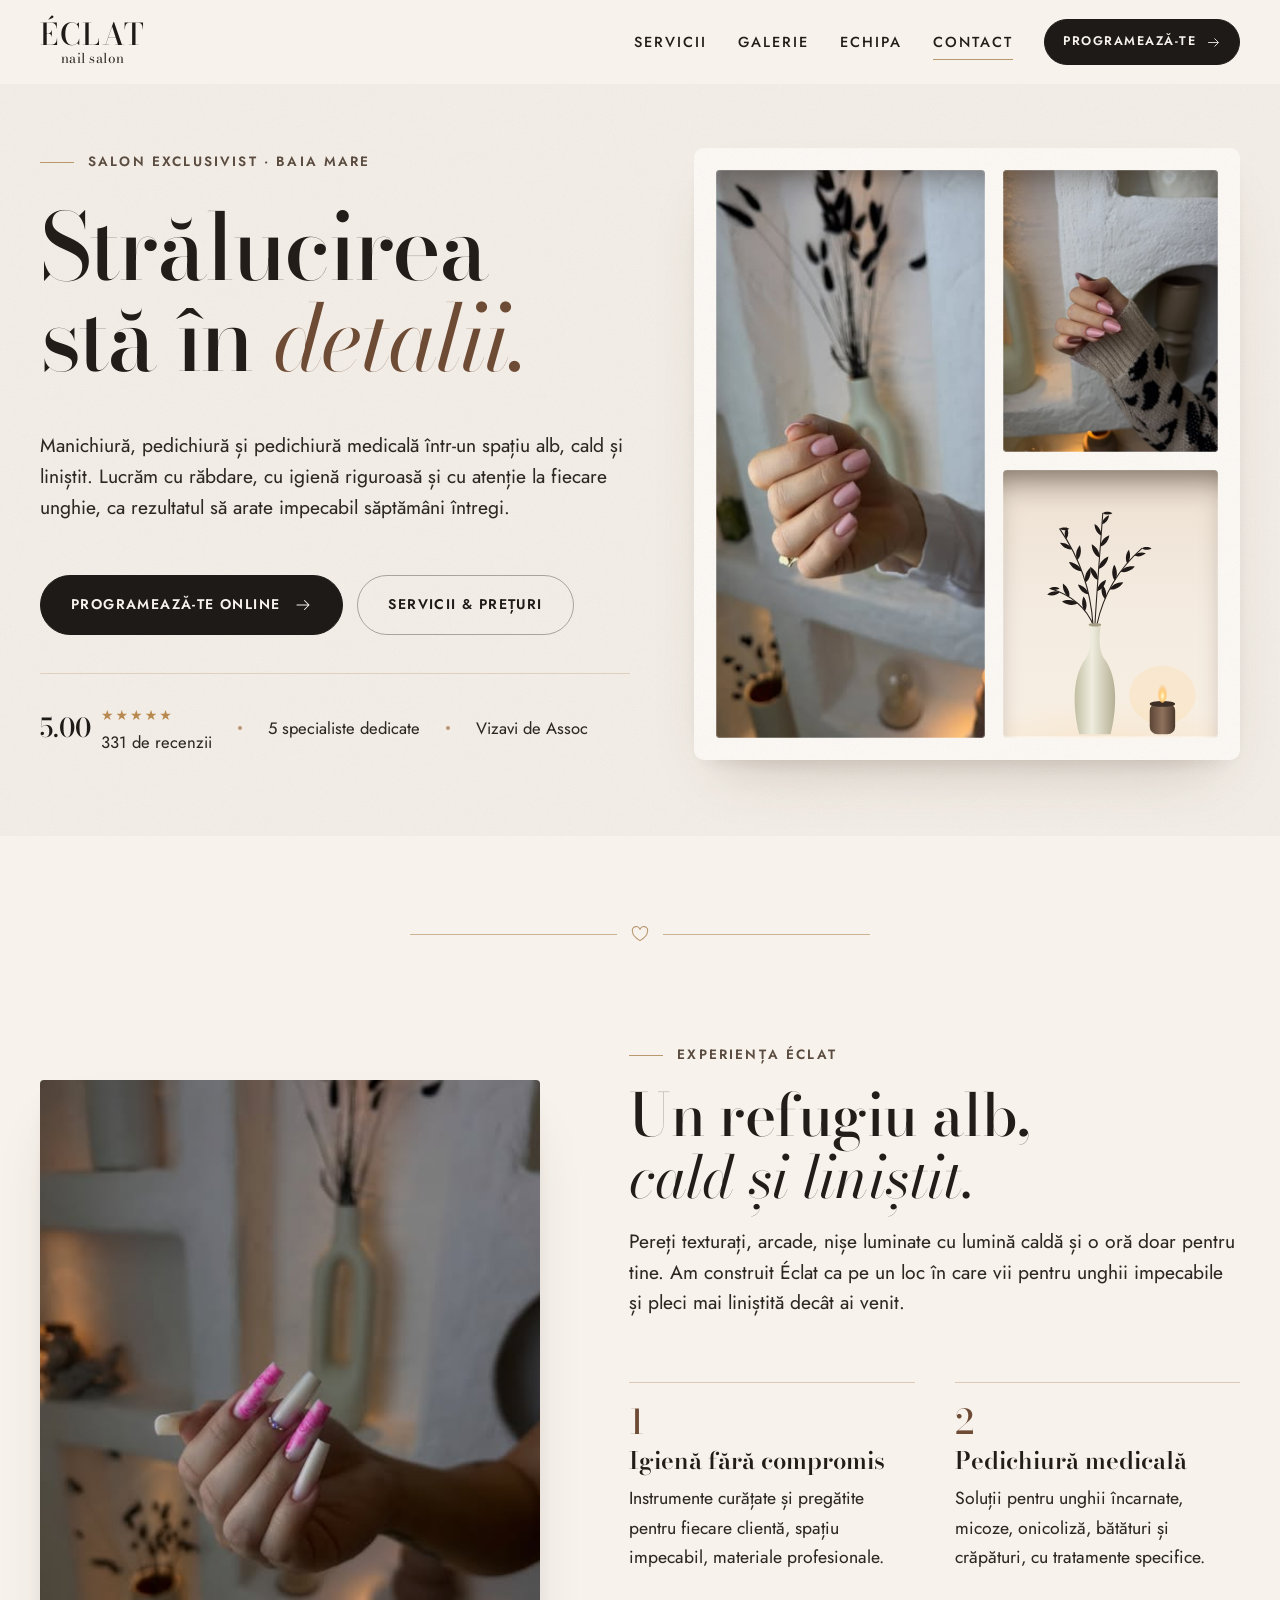
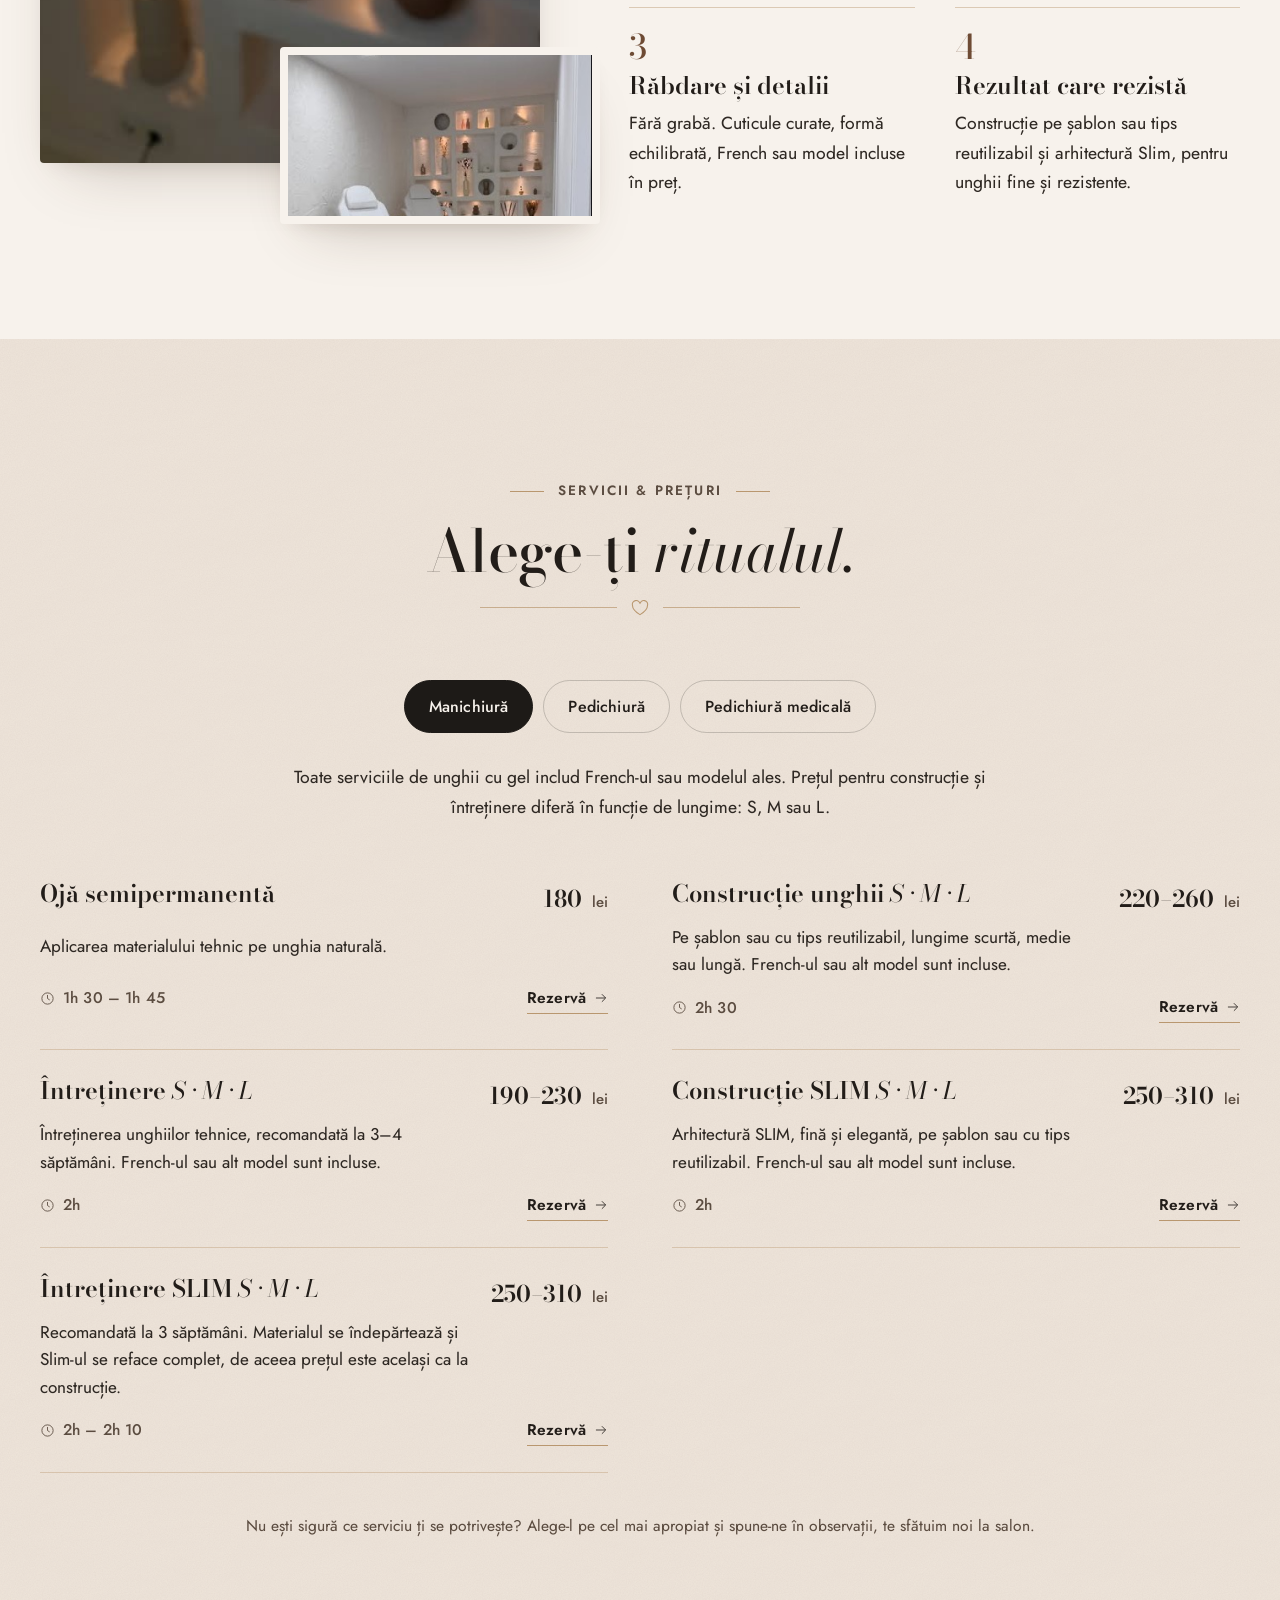
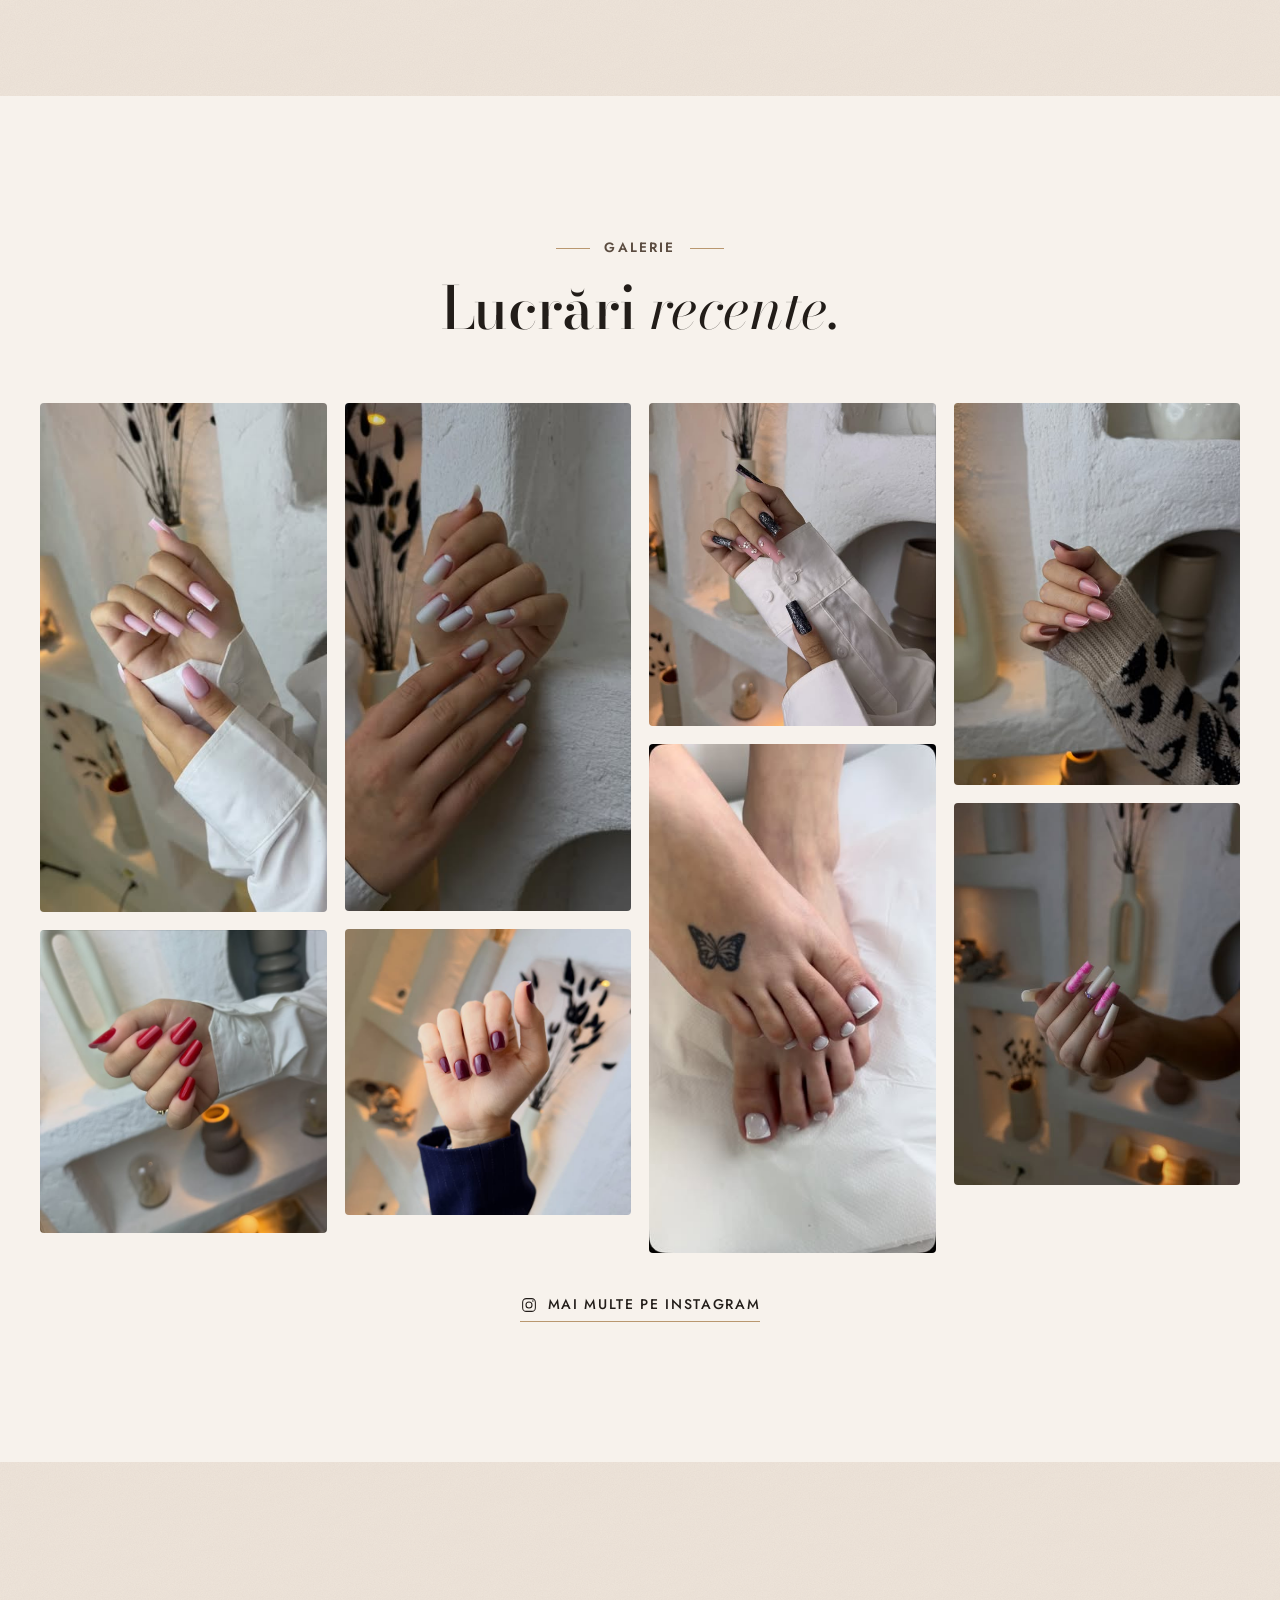
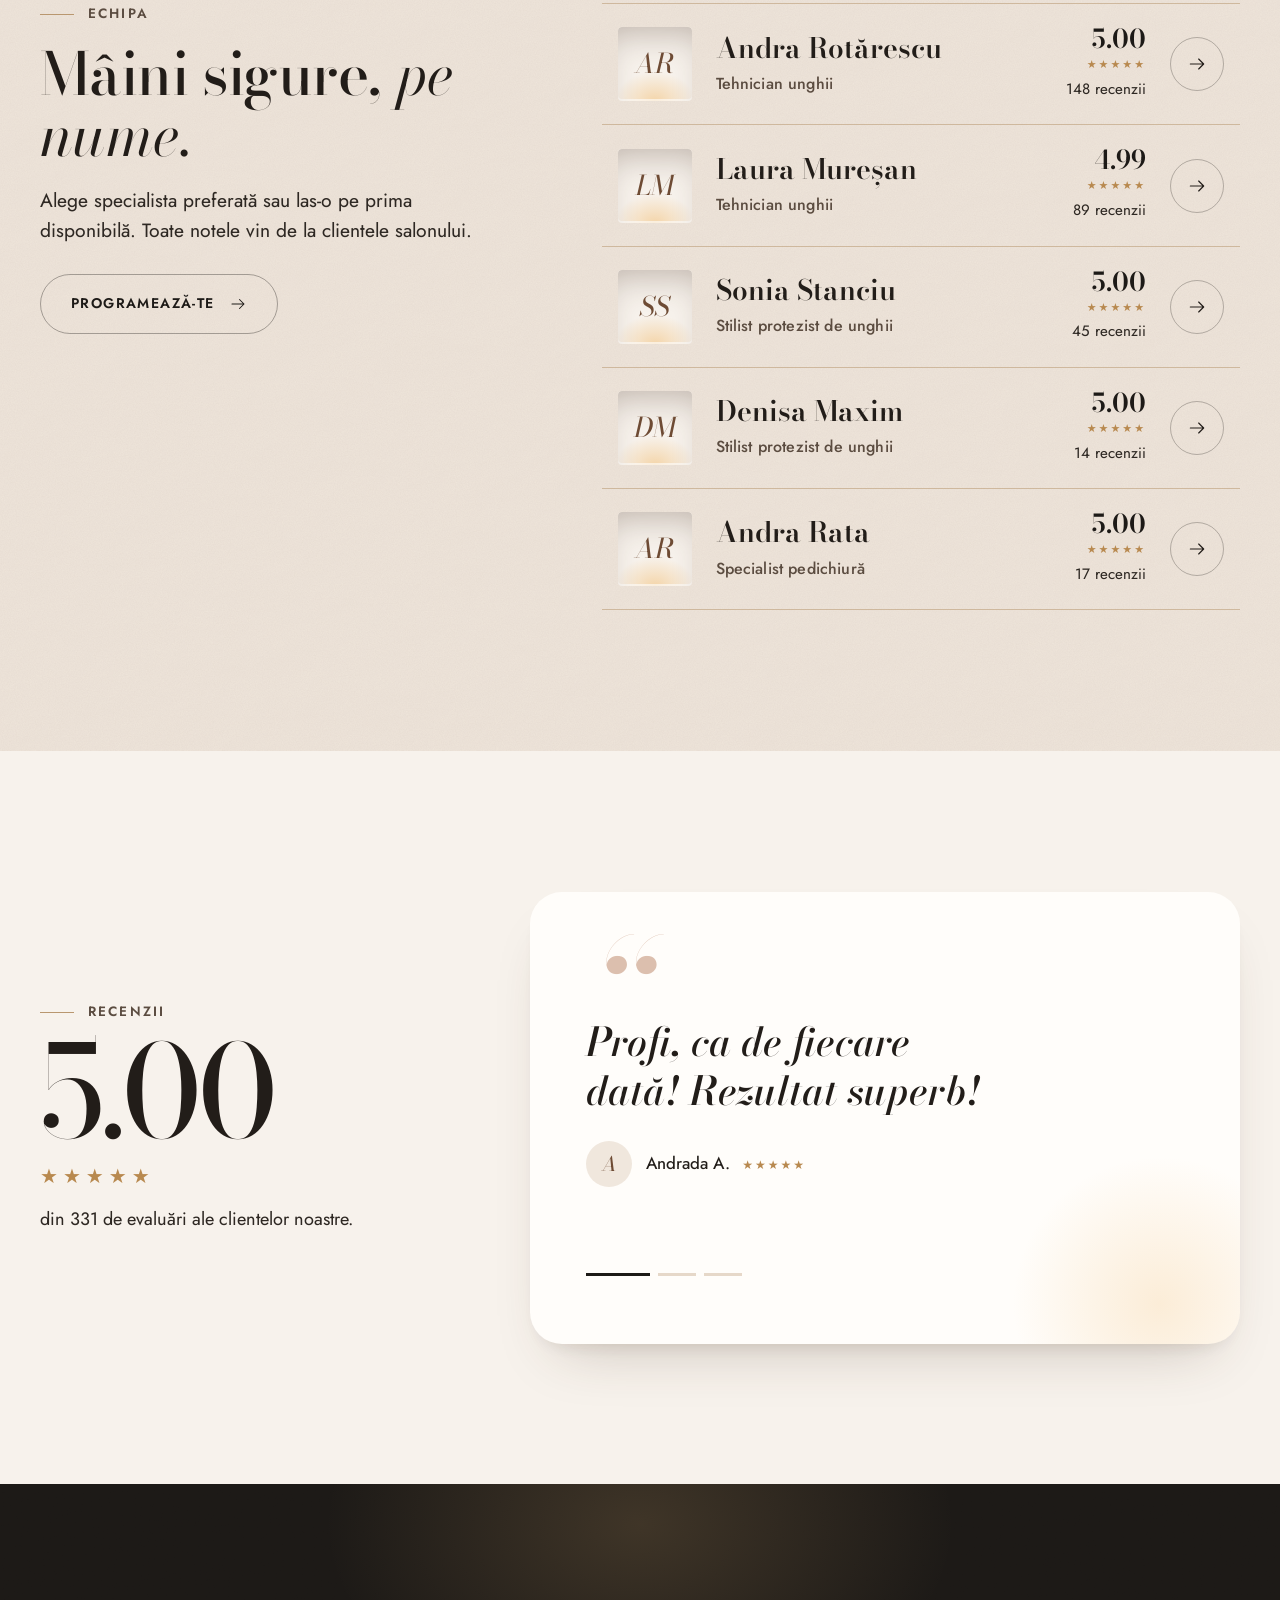
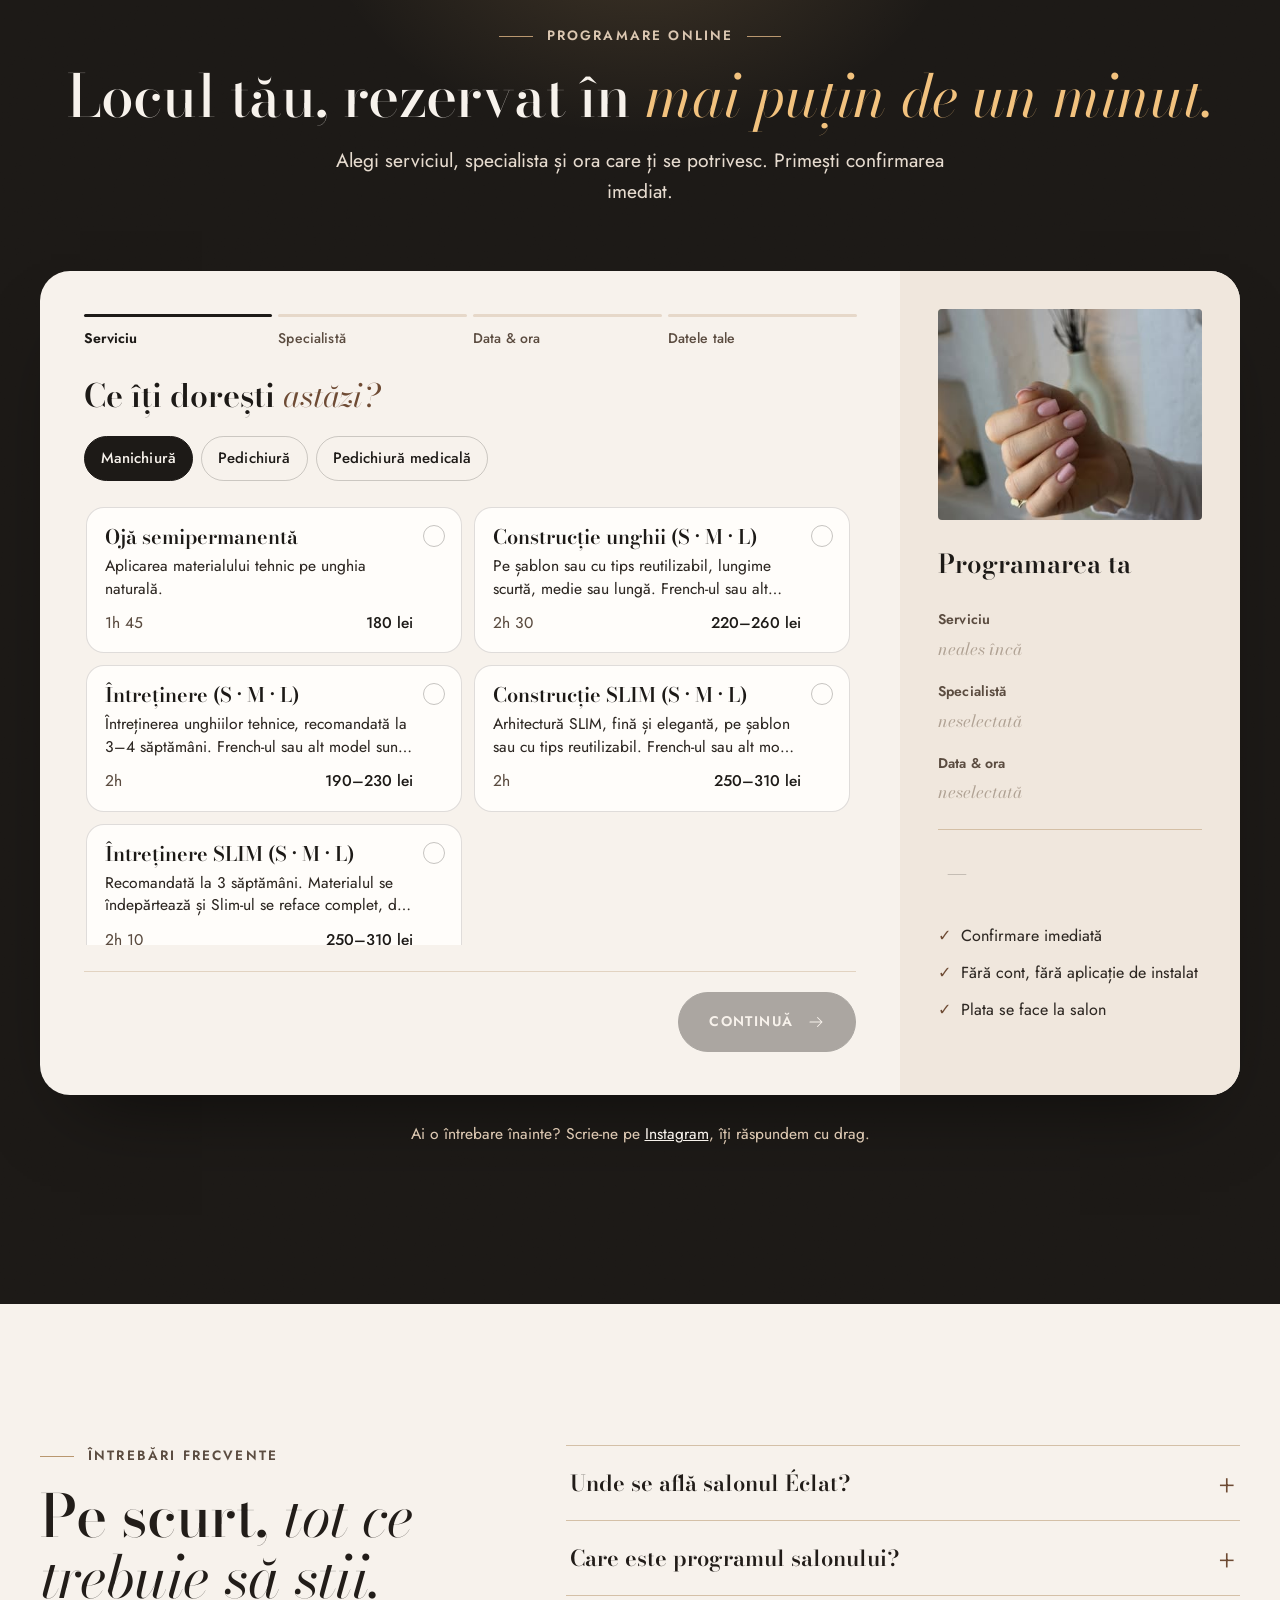
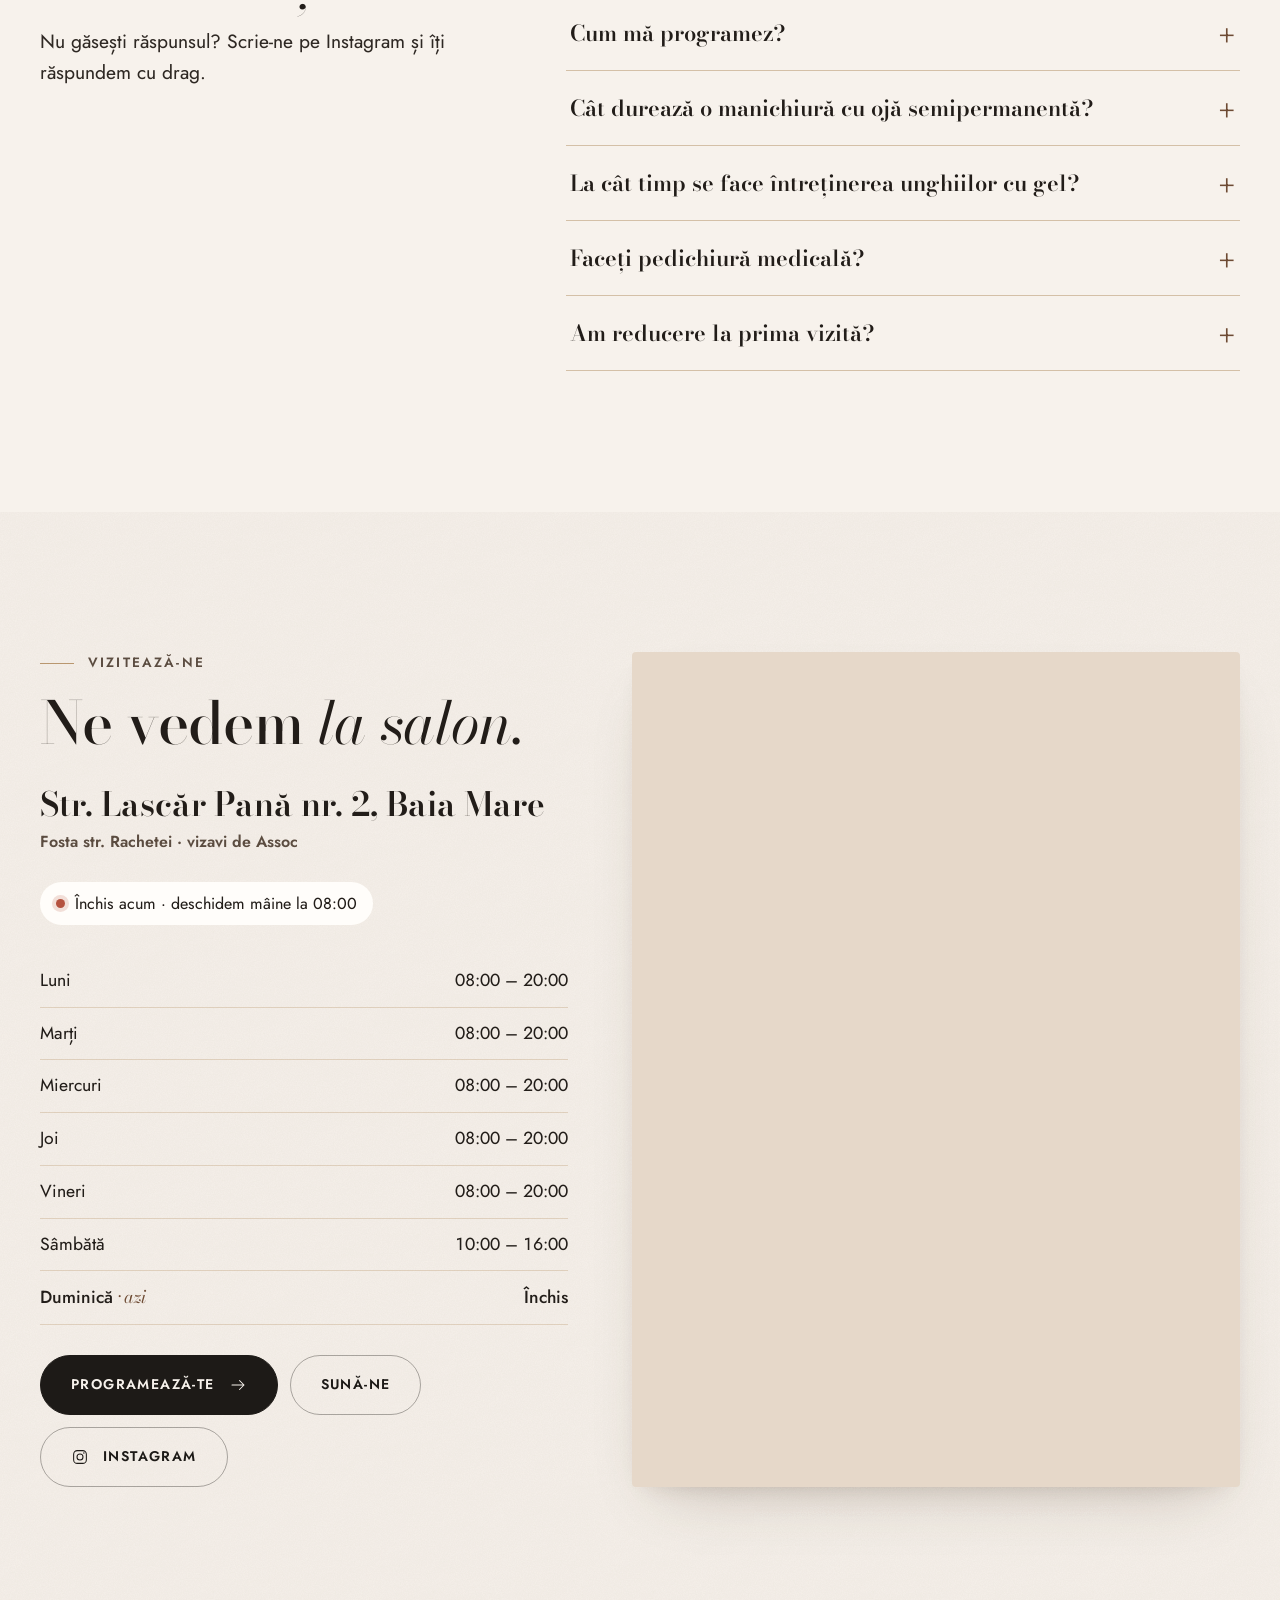
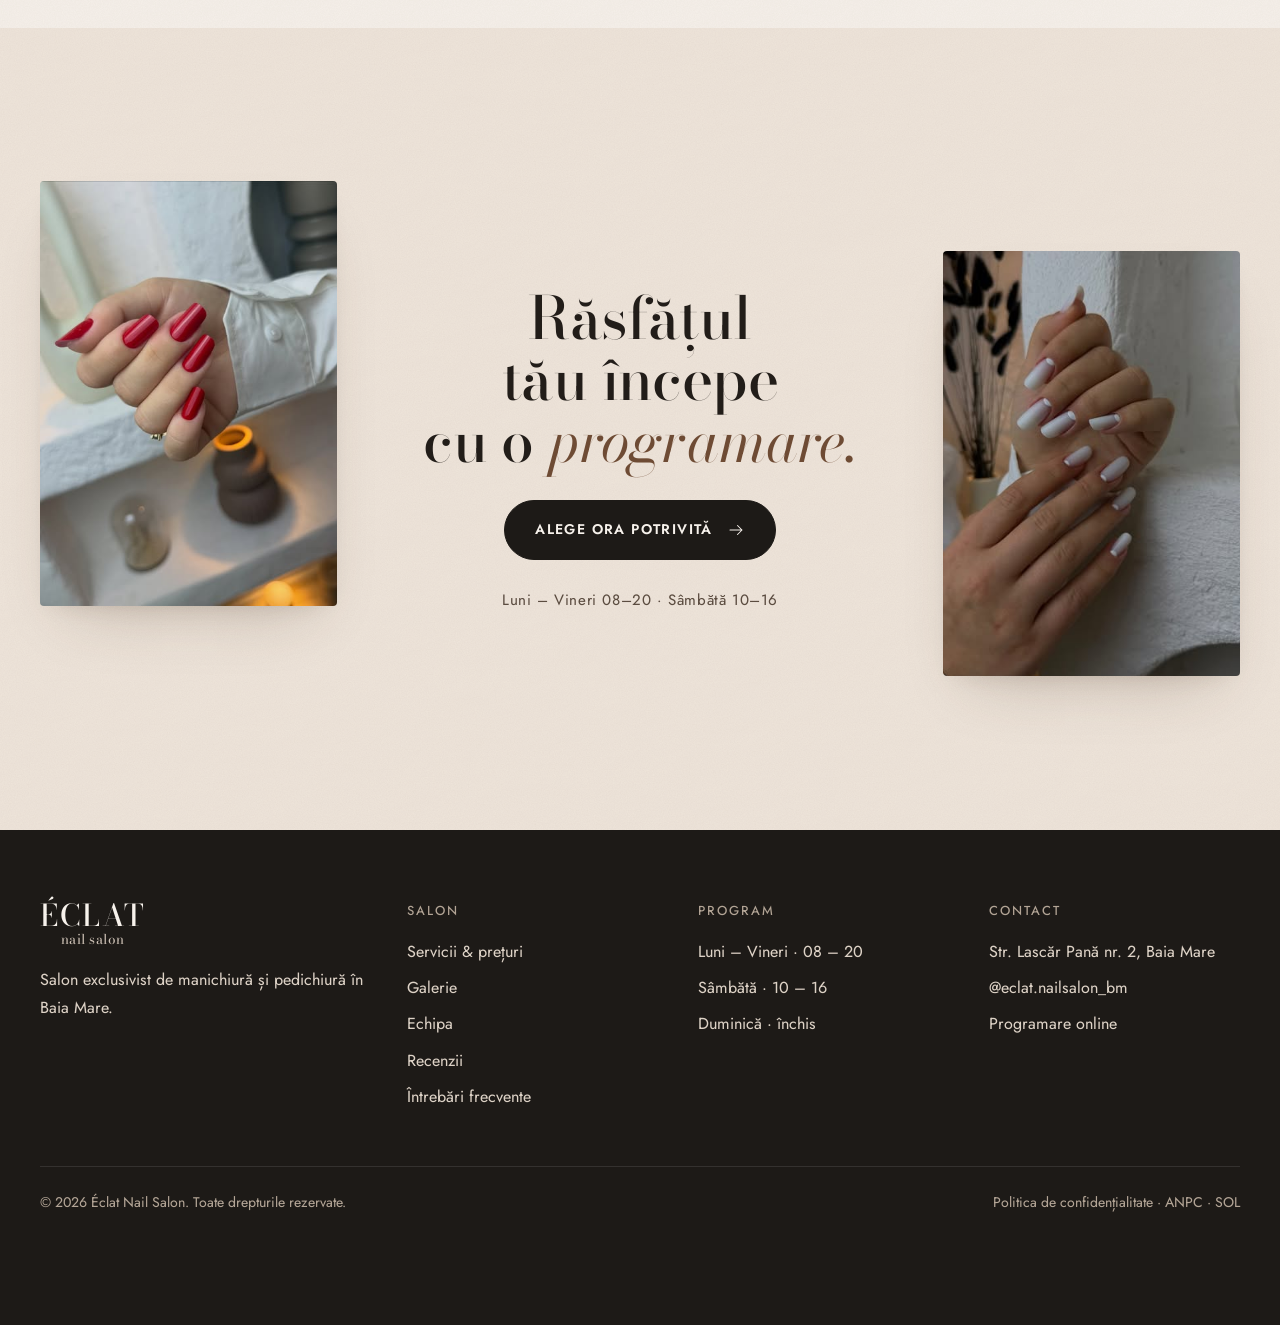
==== commit f791acdd: "Numere 1–4 la secțiunea Experiența Co-Authored-By: Claude Opus 5.5 <noreply@anthropic.com>" ====
--- a/index.html
+++ b/index.html
@@ -168,10 +168,10 @@
           <p class="lead reveal d2">Pereți texturați, arcade, nișe luminate cu lumină caldă și o oră doar pentru tine. Am construit Éclat ca pe un loc în care vii pentru unghii impecabile și pleci mai liniștită decât ai venit.</p>
         </div>
         <div class="pillars">
-          <div class="pillar reveal"><span class="num">i.</span><h3>Igienă fără compromis</h3><p>Instrumente curățate și pregătite pentru fiecare clientă, spațiu impecabil, materiale profesionale.</p></div>
-          <div class="pillar reveal d1"><span class="num">ii.</span><h3>Pedichiură medicală</h3><p>Soluții pentru unghii încarnate, micoze, onicoliză, bătături și crăpături, cu tratamente specifice.</p></div>
-          <div class="pillar reveal d2"><span class="num">iii.</span><h3>Răbdare și detalii</h3><p>Fără grabă. Cuticule curate, formă echilibrată, French sau model incluse în preț.</p></div>
-          <div class="pillar reveal d3"><span class="num">iv.</span><h3>Rezultat care rezistă</h3><p>Construcție pe șablon sau tips reutilizabil și arhitectură Slim, pentru unghii fine și rezistente.</p></div>
+          <div class="pillar reveal"><span class="num">1</span><h3>Igienă fără compromis</h3><p>Instrumente curățate și pregătite pentru fiecare clientă, spațiu impecabil, materiale profesionale.</p></div>
+          <div class="pillar reveal d1"><span class="num">2</span><h3>Pedichiură medicală</h3><p>Soluții pentru unghii încarnate, micoze, onicoliză, bătături și crăpături, cu tratamente specifice.</p></div>
+          <div class="pillar reveal d2"><span class="num">3</span><h3>Răbdare și detalii</h3><p>Fără grabă. Cuticule curate, formă echilibrată, French sau model incluse în preț.</p></div>
+          <div class="pillar reveal d3"><span class="num">4</span><h3>Rezultat care rezistă</h3><p>Construcție pe șablon sau tips reutilizabil și arhitectură Slim, pentru unghii fine și rezistente.</p></div>
         </div>
       </div>
     </div>
--- a/css/style.css
+++ b/css/style.css
@@ -884,3 +884,6 @@
 .exp-wide { border-width: 8px; }
 .m-arch { width: 74px; height: 74px; border-radius: var(--frame); }
 @media (max-width: 620px) { .m-arch { width: 58px; height: 58px; } }
+
+/* Experiența — numerele 1–4 */
+.pillar .num { font-style: normal; font-size: 34px; font-weight: 500; line-height: 1; color: var(--walnut); font-variant-numeric: lining-nums; }
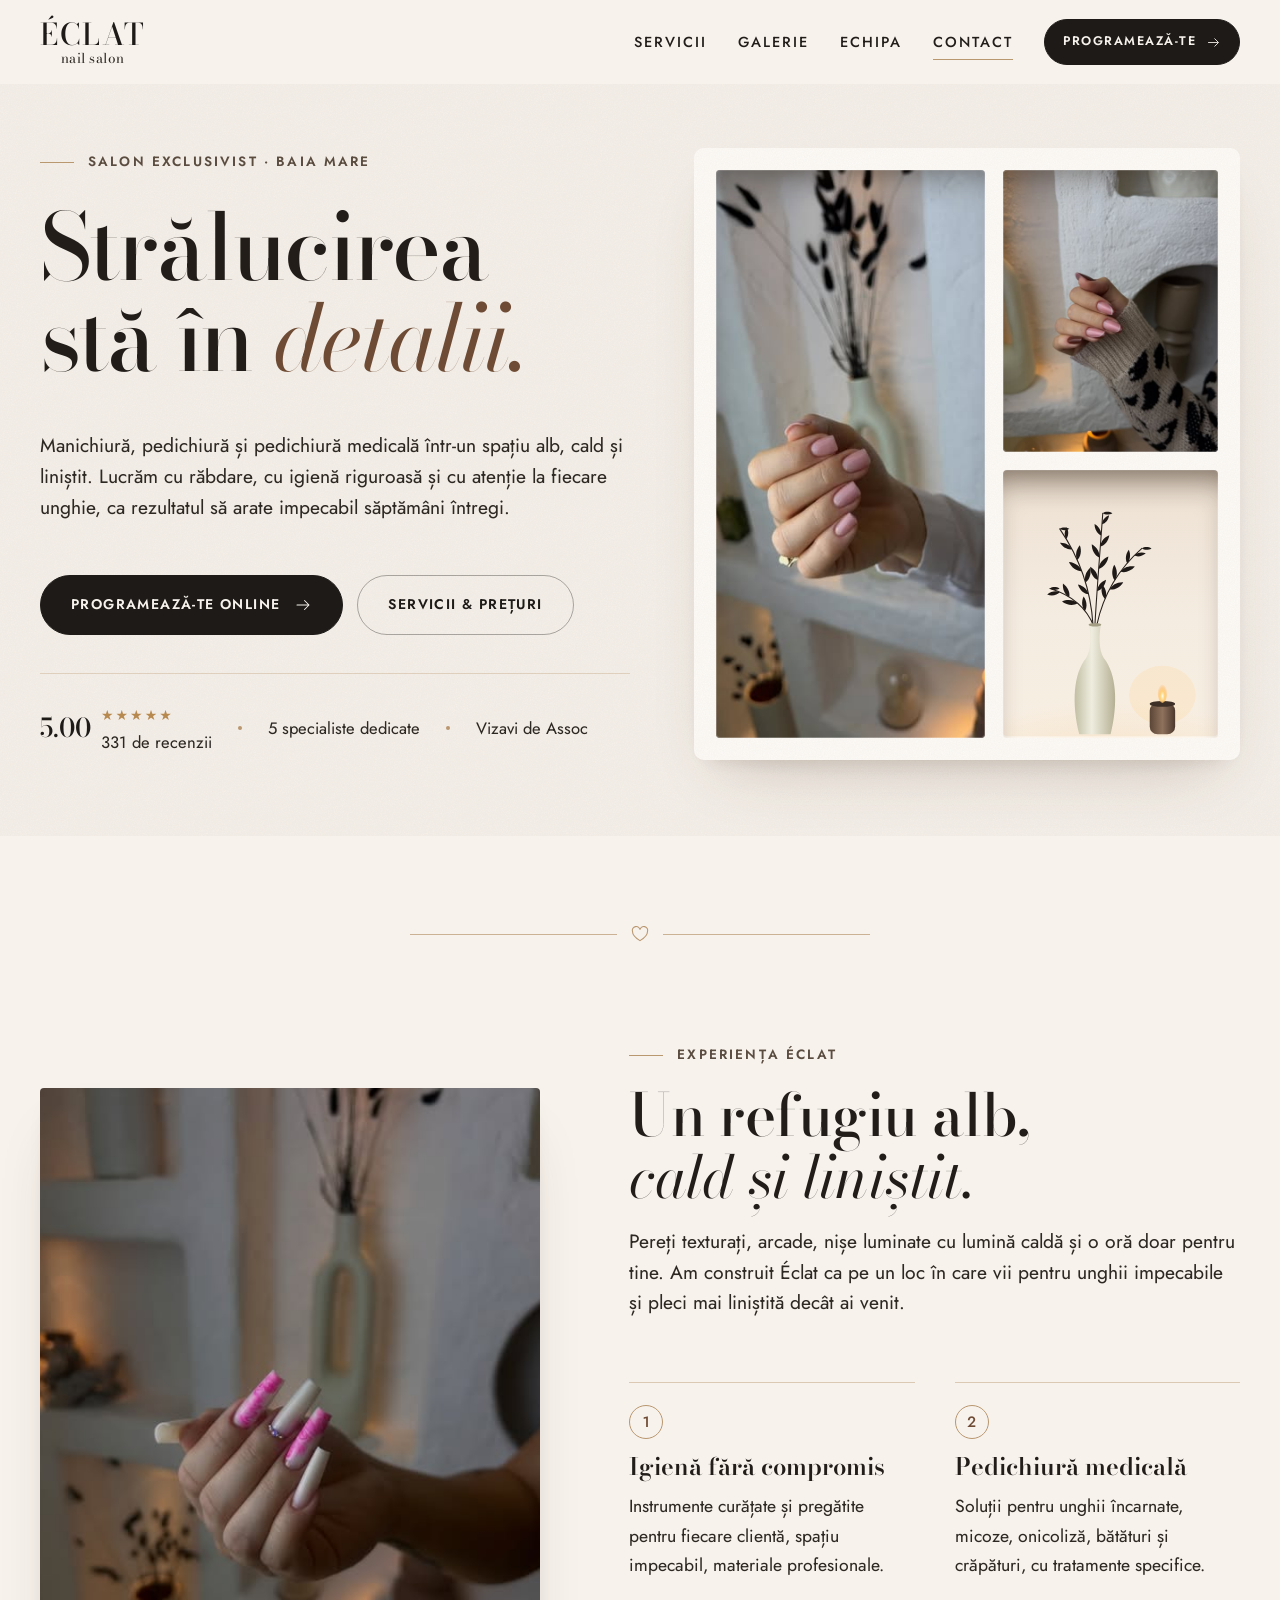
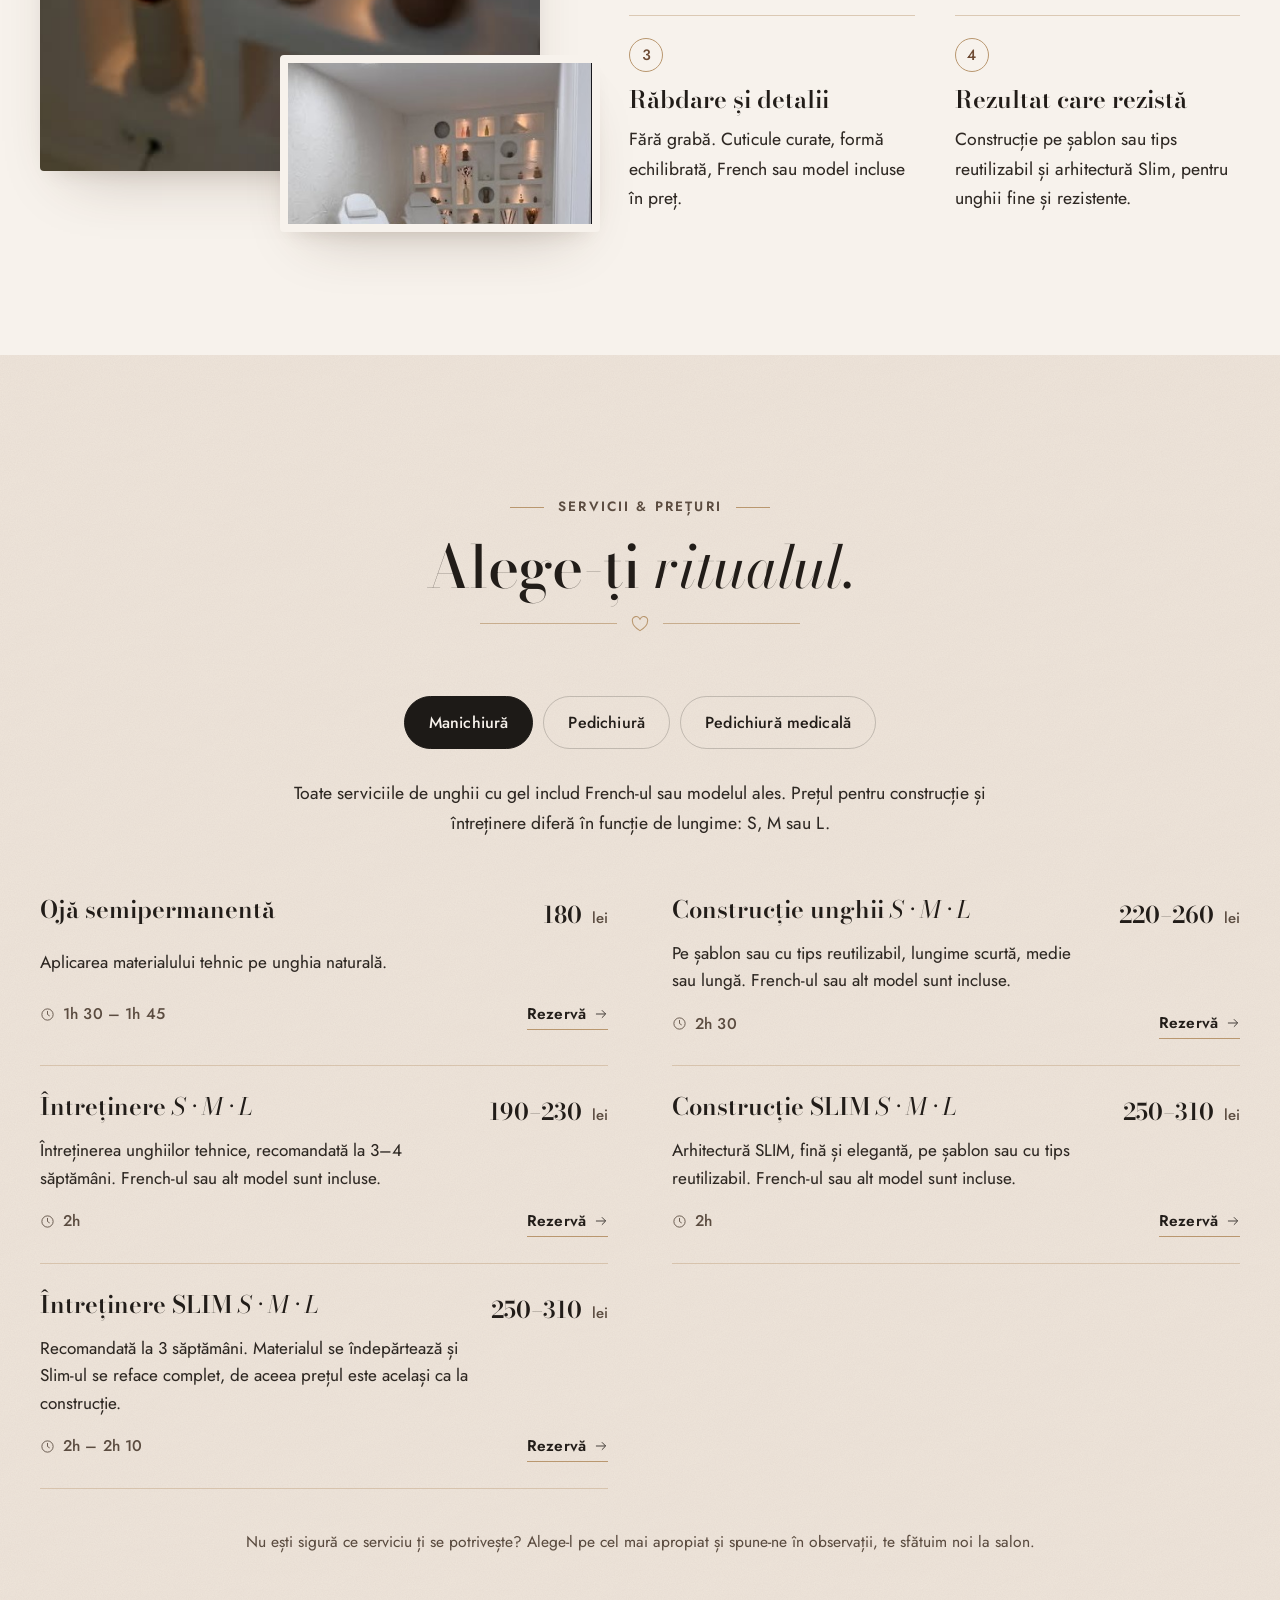
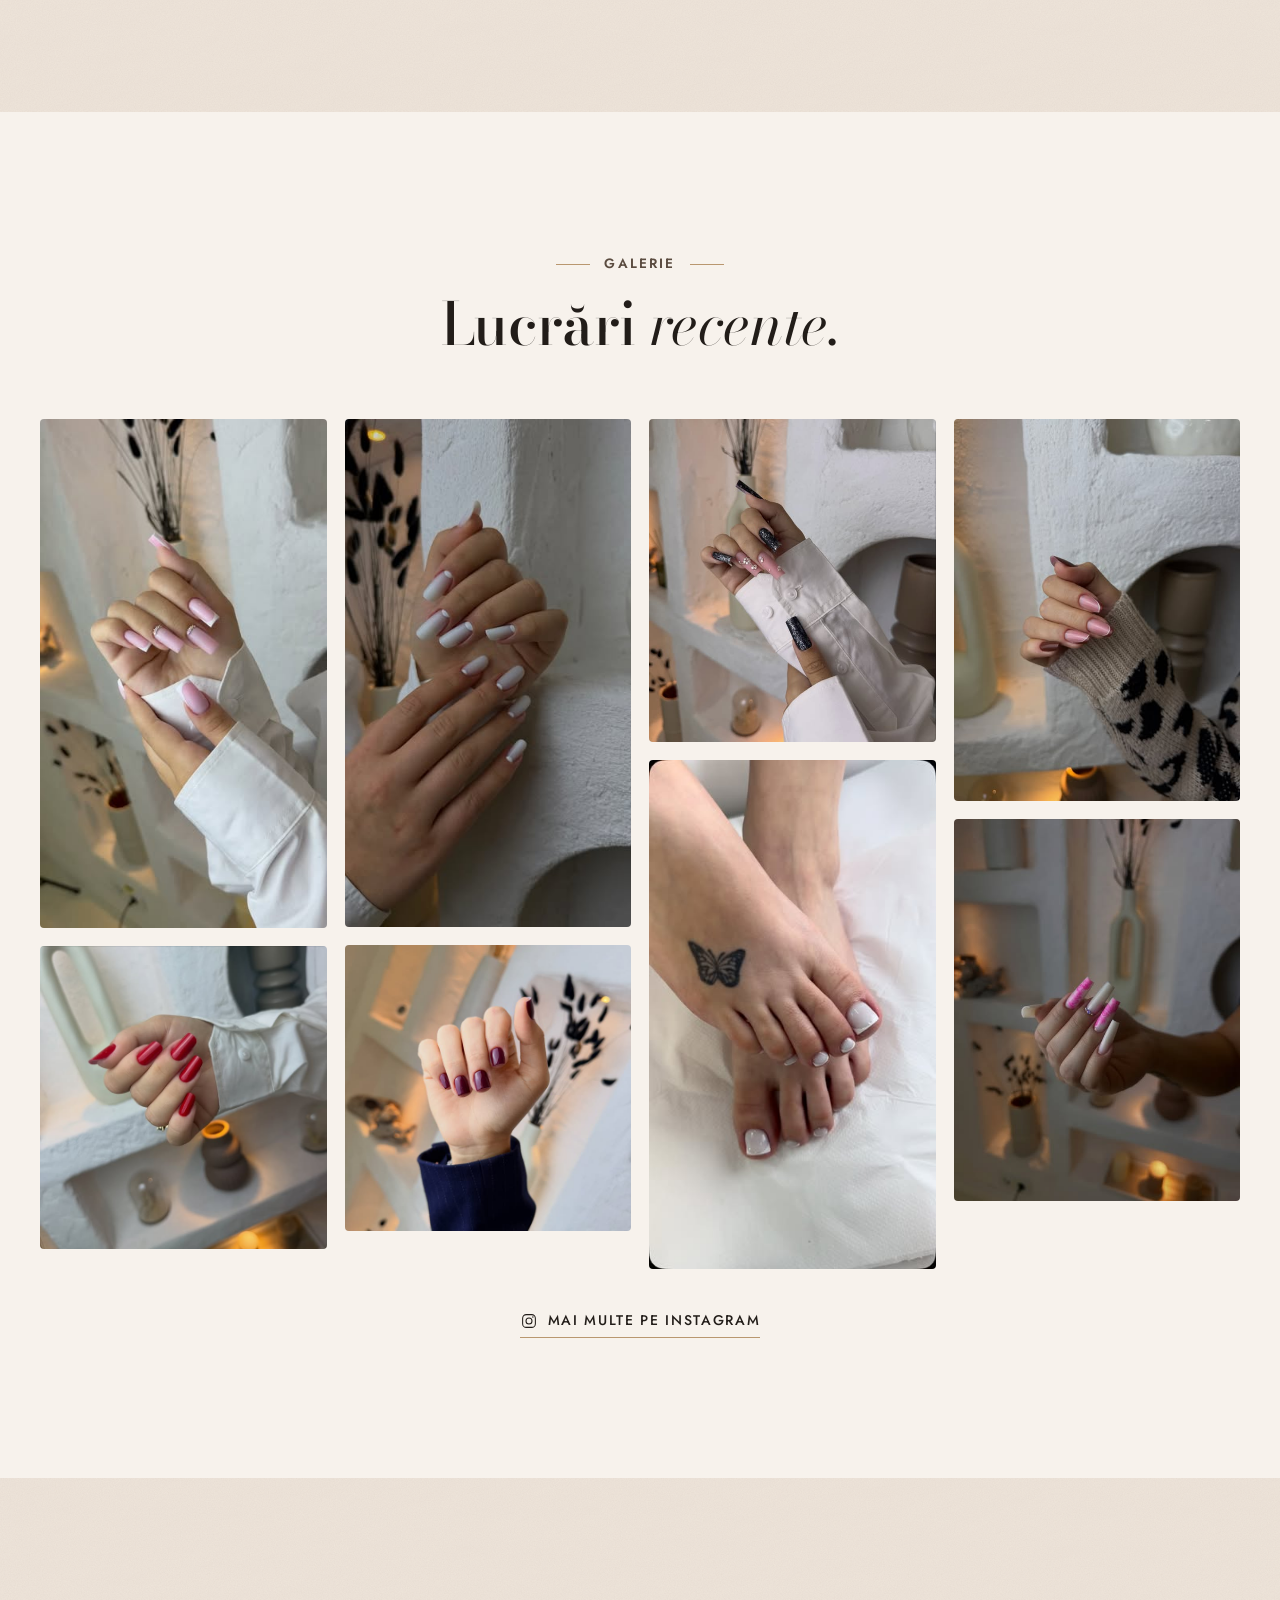
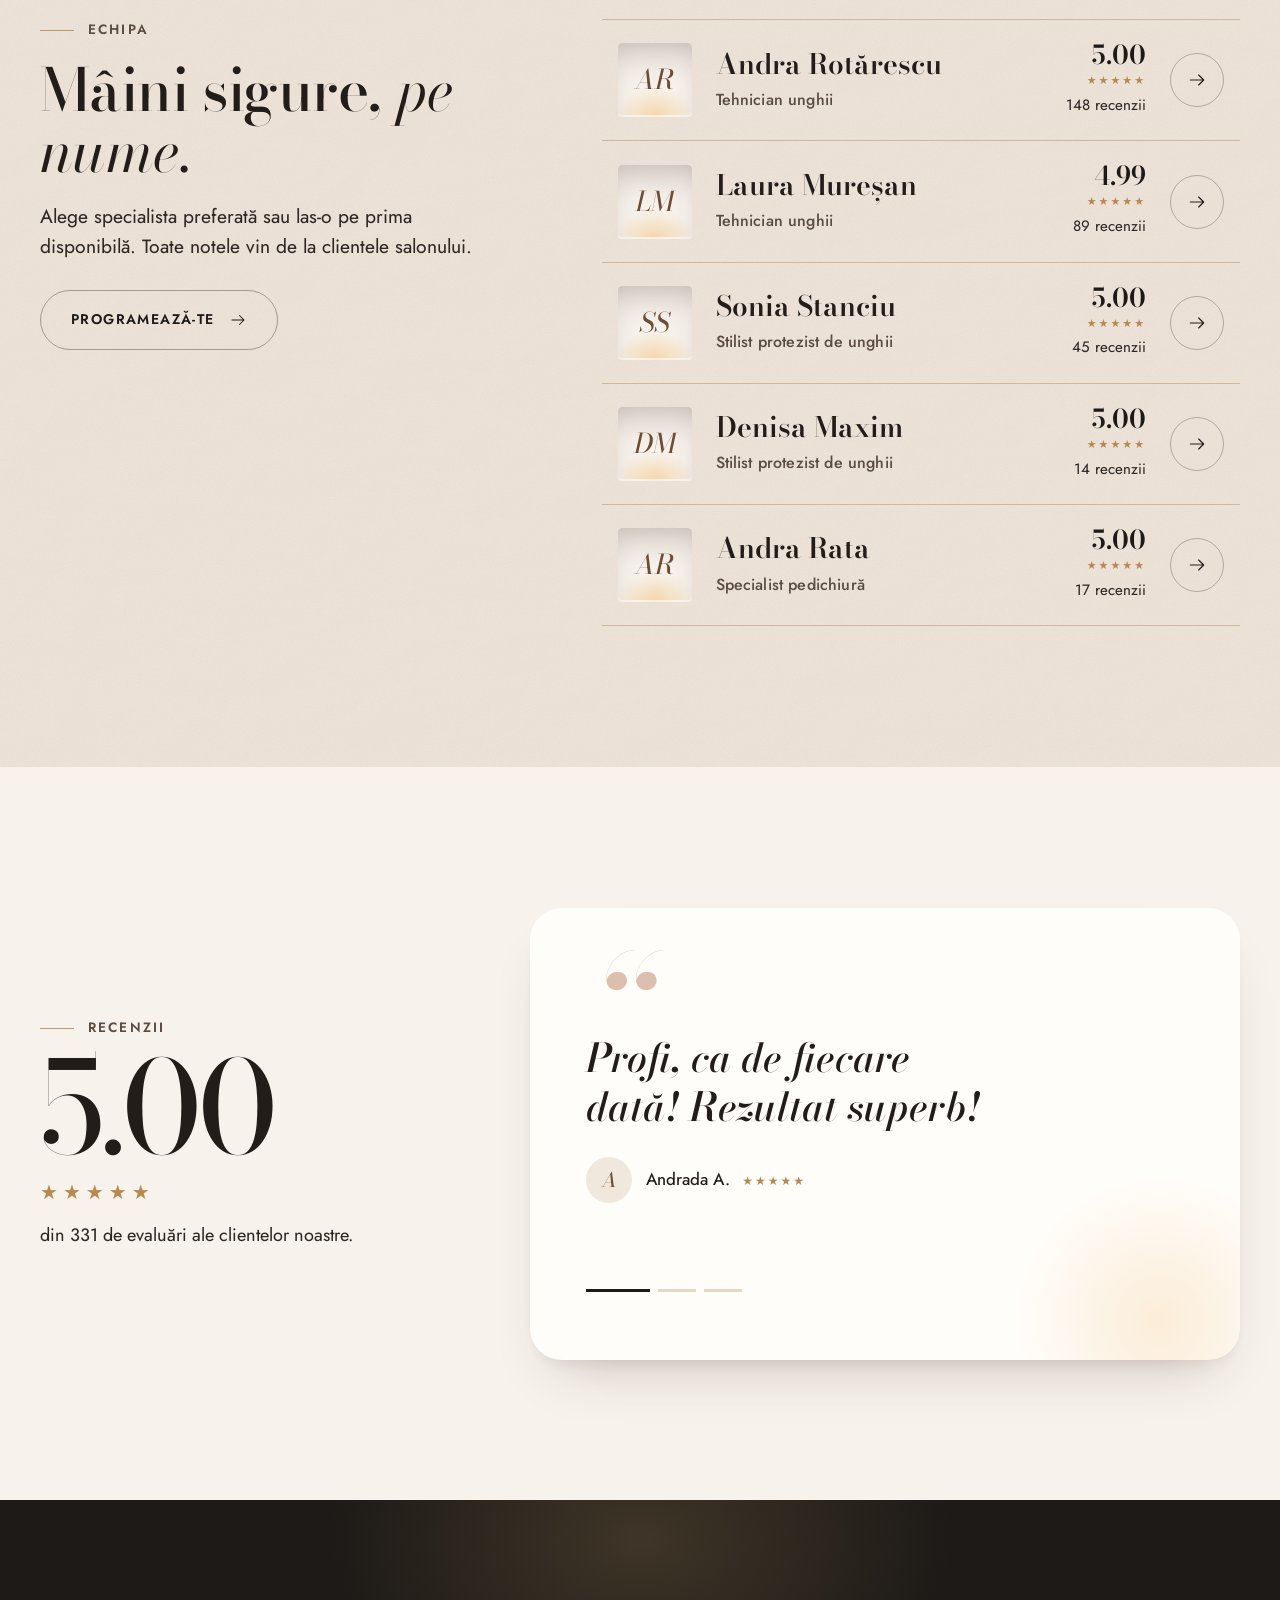
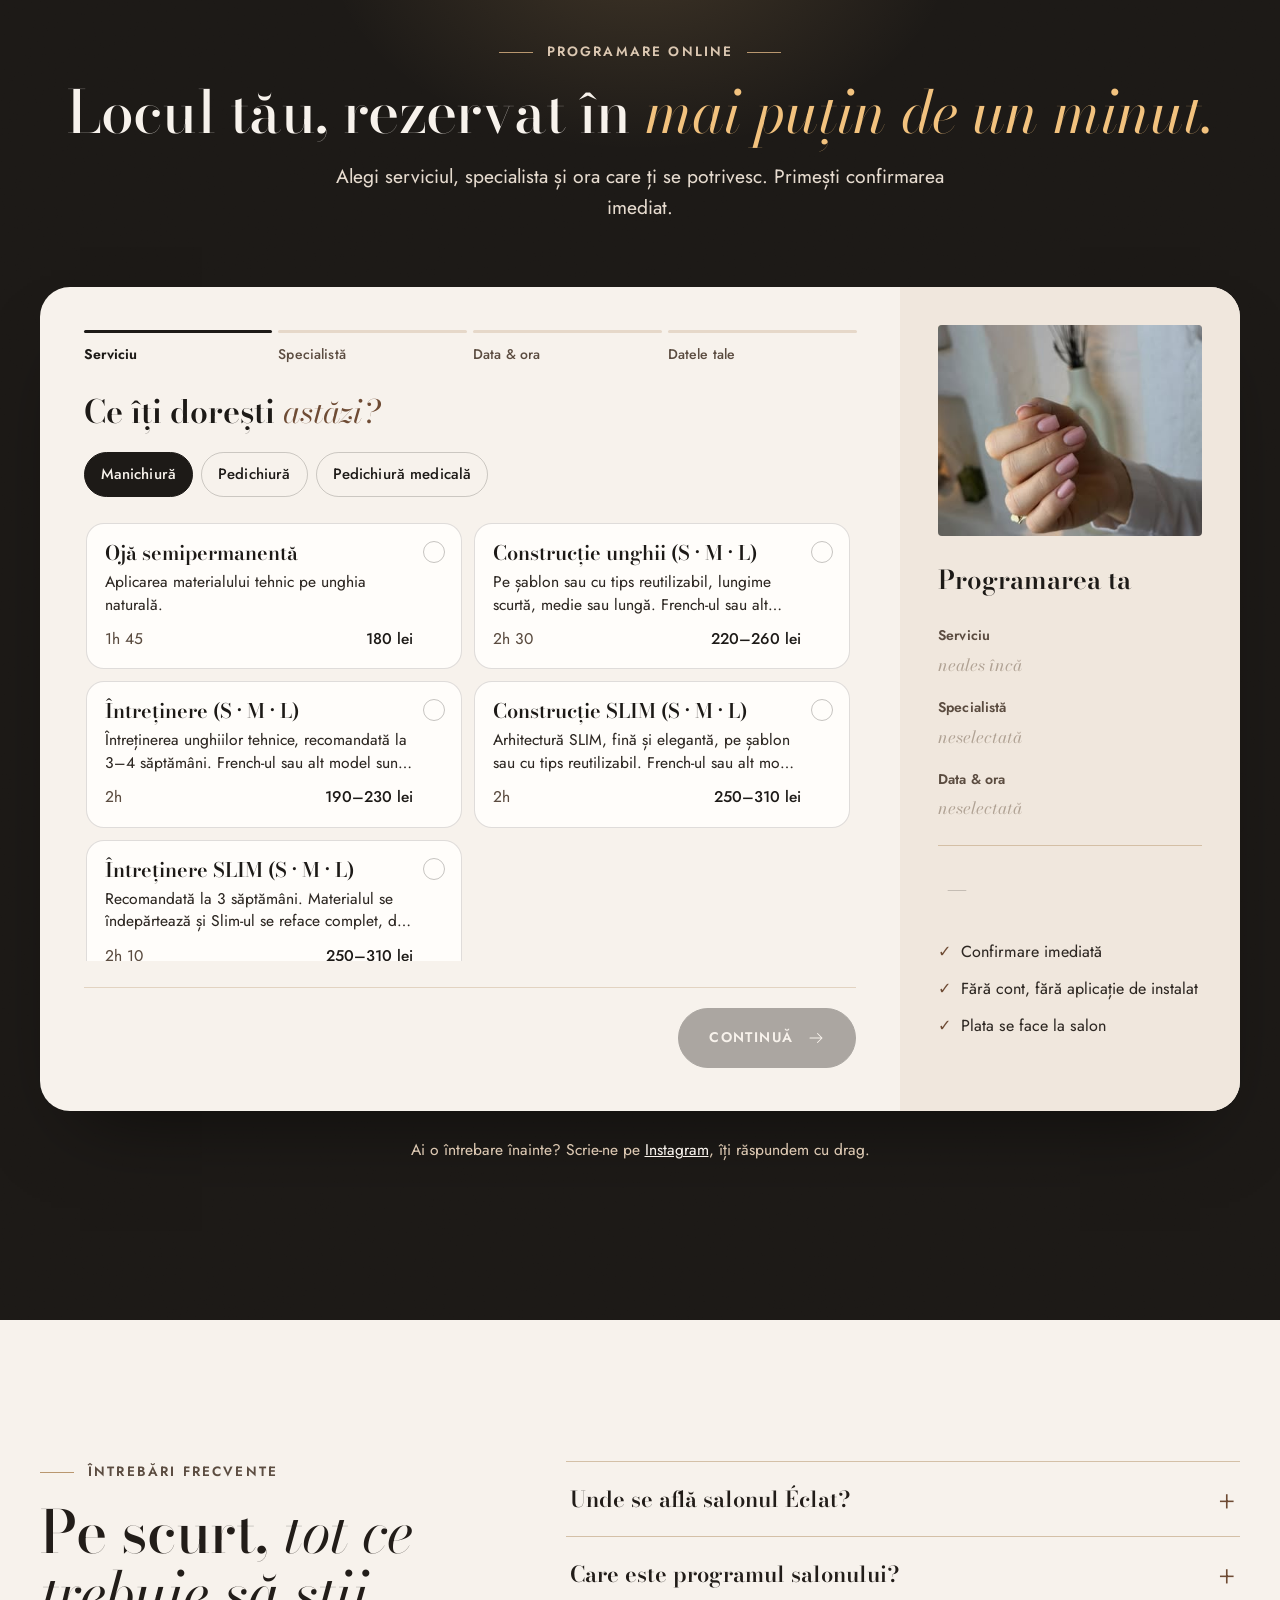
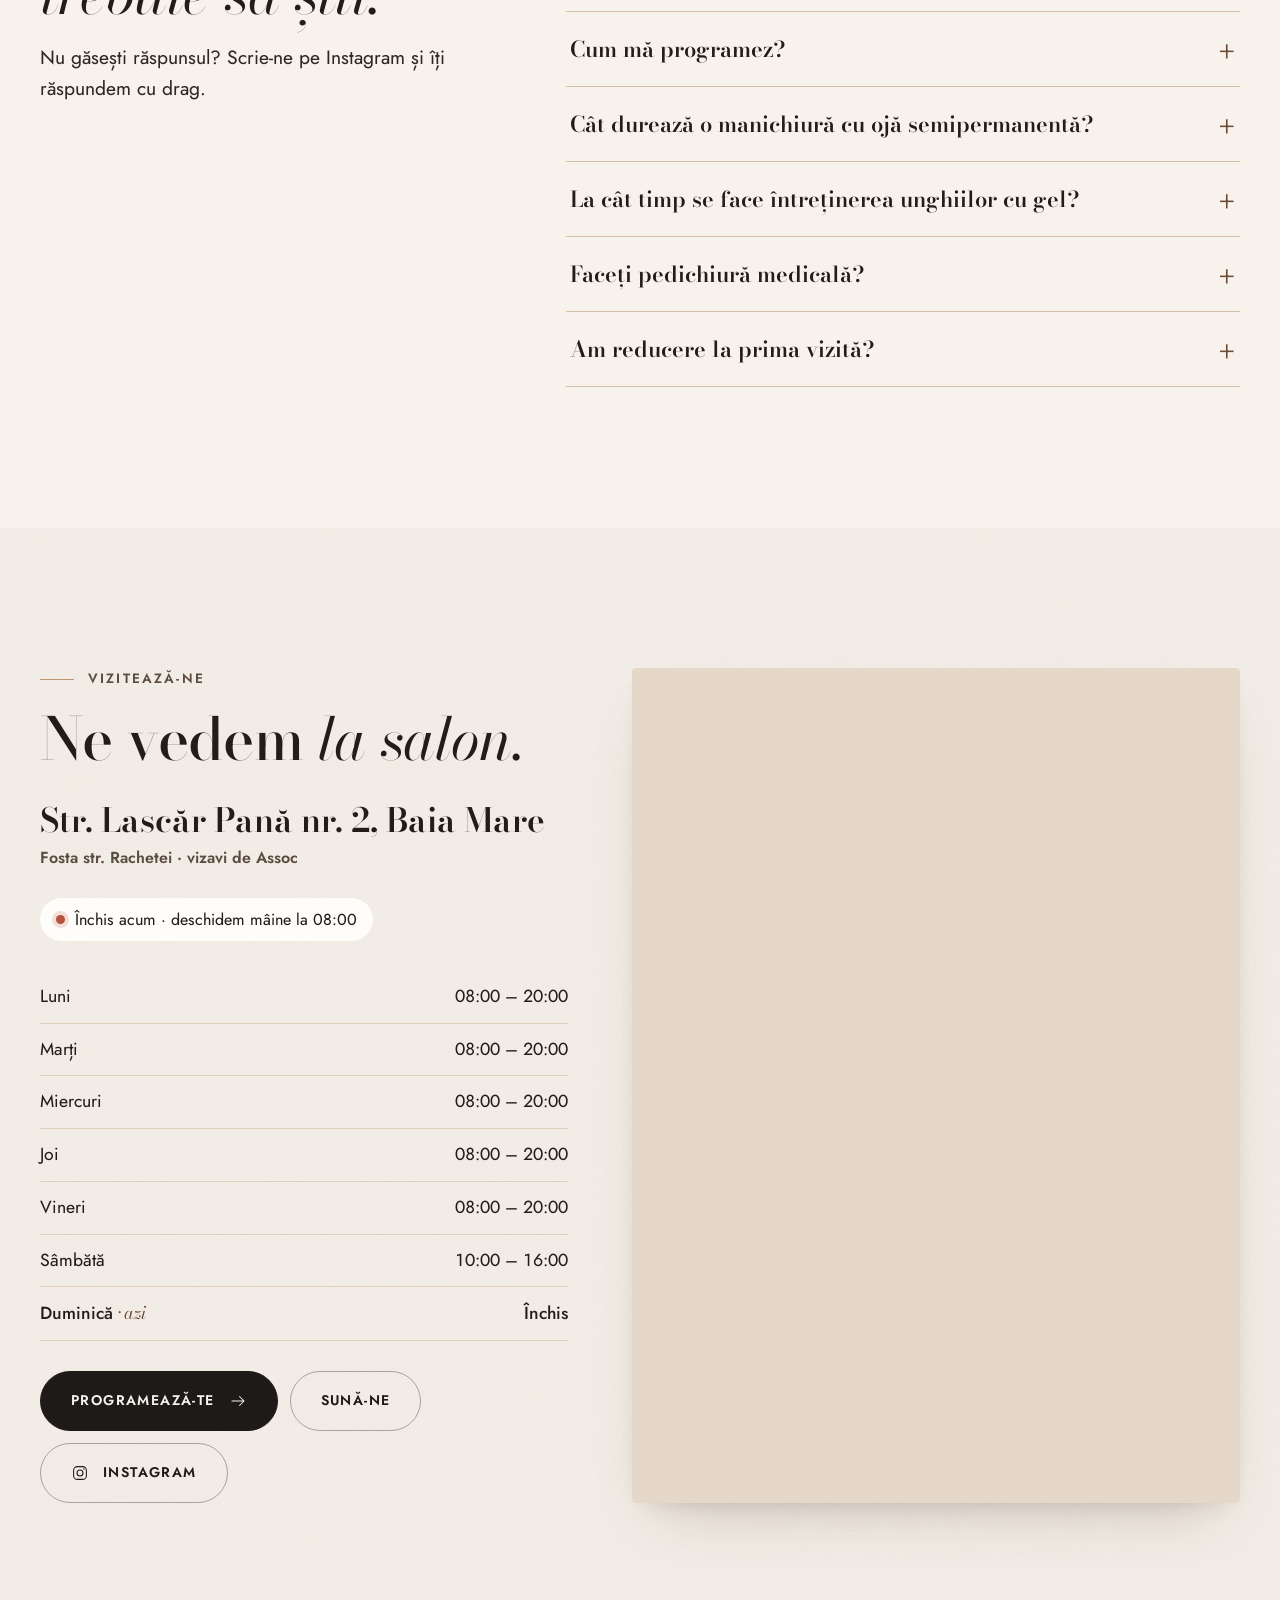
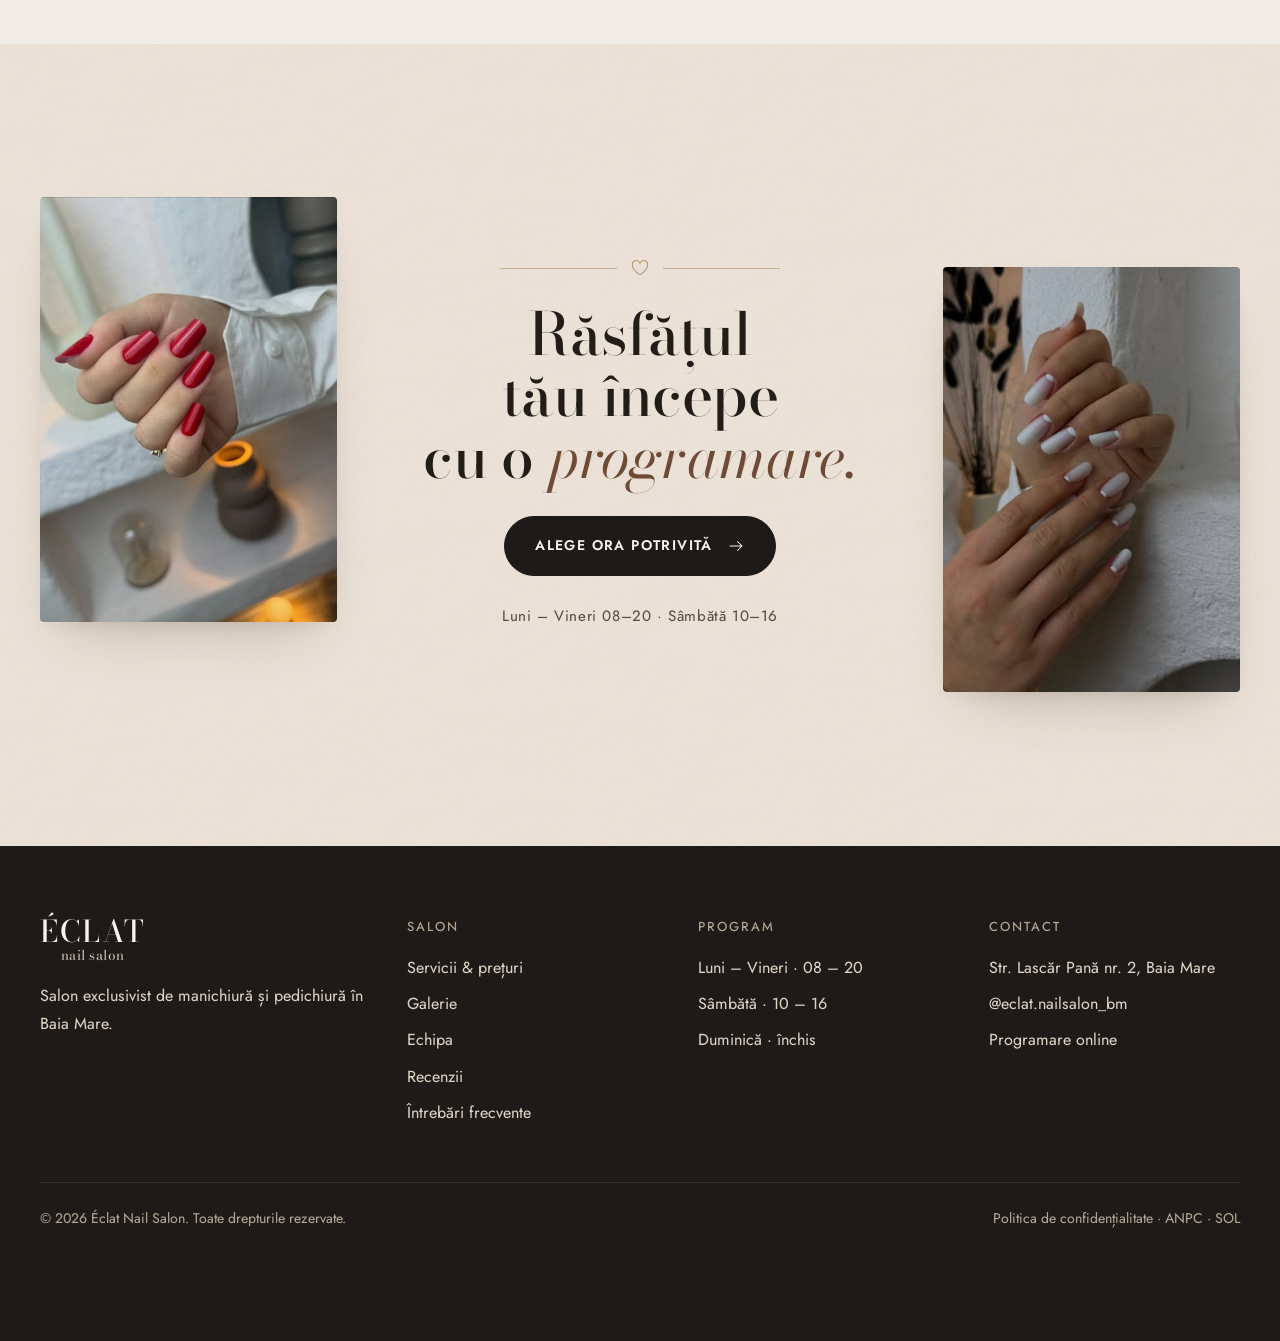
==== commit 24a95bd5: "Versiune în linkurile CSS/JS, ca browserele să ia fișierele noi Co-Authored-By: Claude Opus 5.5 <nor" ====
--- a/index.html
+++ b/index.html
@@ -20,7 +20,7 @@
   <link rel="preconnect" href="https://fonts.googleapis.com">
   <link rel="preconnect" href="https://fonts.gstatic.com" crossorigin>
   <link href="https://fonts.googleapis.com/css2?family=Bodoni+Moda:ital,opsz,wght@0,6..96,400..700;1,6..96,400..700&family=Jost:wght@300..600&display=swap" rel="stylesheet">
-  <link rel="stylesheet" href="css/style.css">
+  <link rel="stylesheet" href="css/style.css?v=b147deac21">
 
   <script type="application/ld+json">
   {
@@ -650,6 +650,6 @@
   <a class="btn light" href="#programare">Programează-te</a>
 </div>
 
-<script src="js/main.js"></script>
+<script src="js/main.js?v=b147deac21"></script>
 </body>
 </html>
--- a/css/style.css
+++ b/css/style.css
@@ -885,5 +885,11 @@
 .m-arch { width: 74px; height: 74px; border-radius: var(--frame); }
 @media (max-width: 620px) { .m-arch { width: 58px; height: 58px; } }
 
-/* Experiența — numerele 1–4 */
-.pillar .num { font-style: normal; font-size: 34px; font-weight: 500; line-height: 1; color: var(--walnut); font-variant-numeric: lining-nums; }
+/* Experiența — numerele 1–4, în cerc mic deasupra titlului */
+.pillar { gap: 10px; }
+.pillar .num {
+  width: 34px; height: 34px; border-radius: 50%; border: 1px solid var(--line);
+  display: grid; place-items: center; margin-bottom: 4px;
+  font-family: var(--sans); font-style: normal; font-size: 15px; font-weight: 500; line-height: 1; color: var(--walnut);
+  font-variant-numeric: lining-nums tabular-nums;
+}
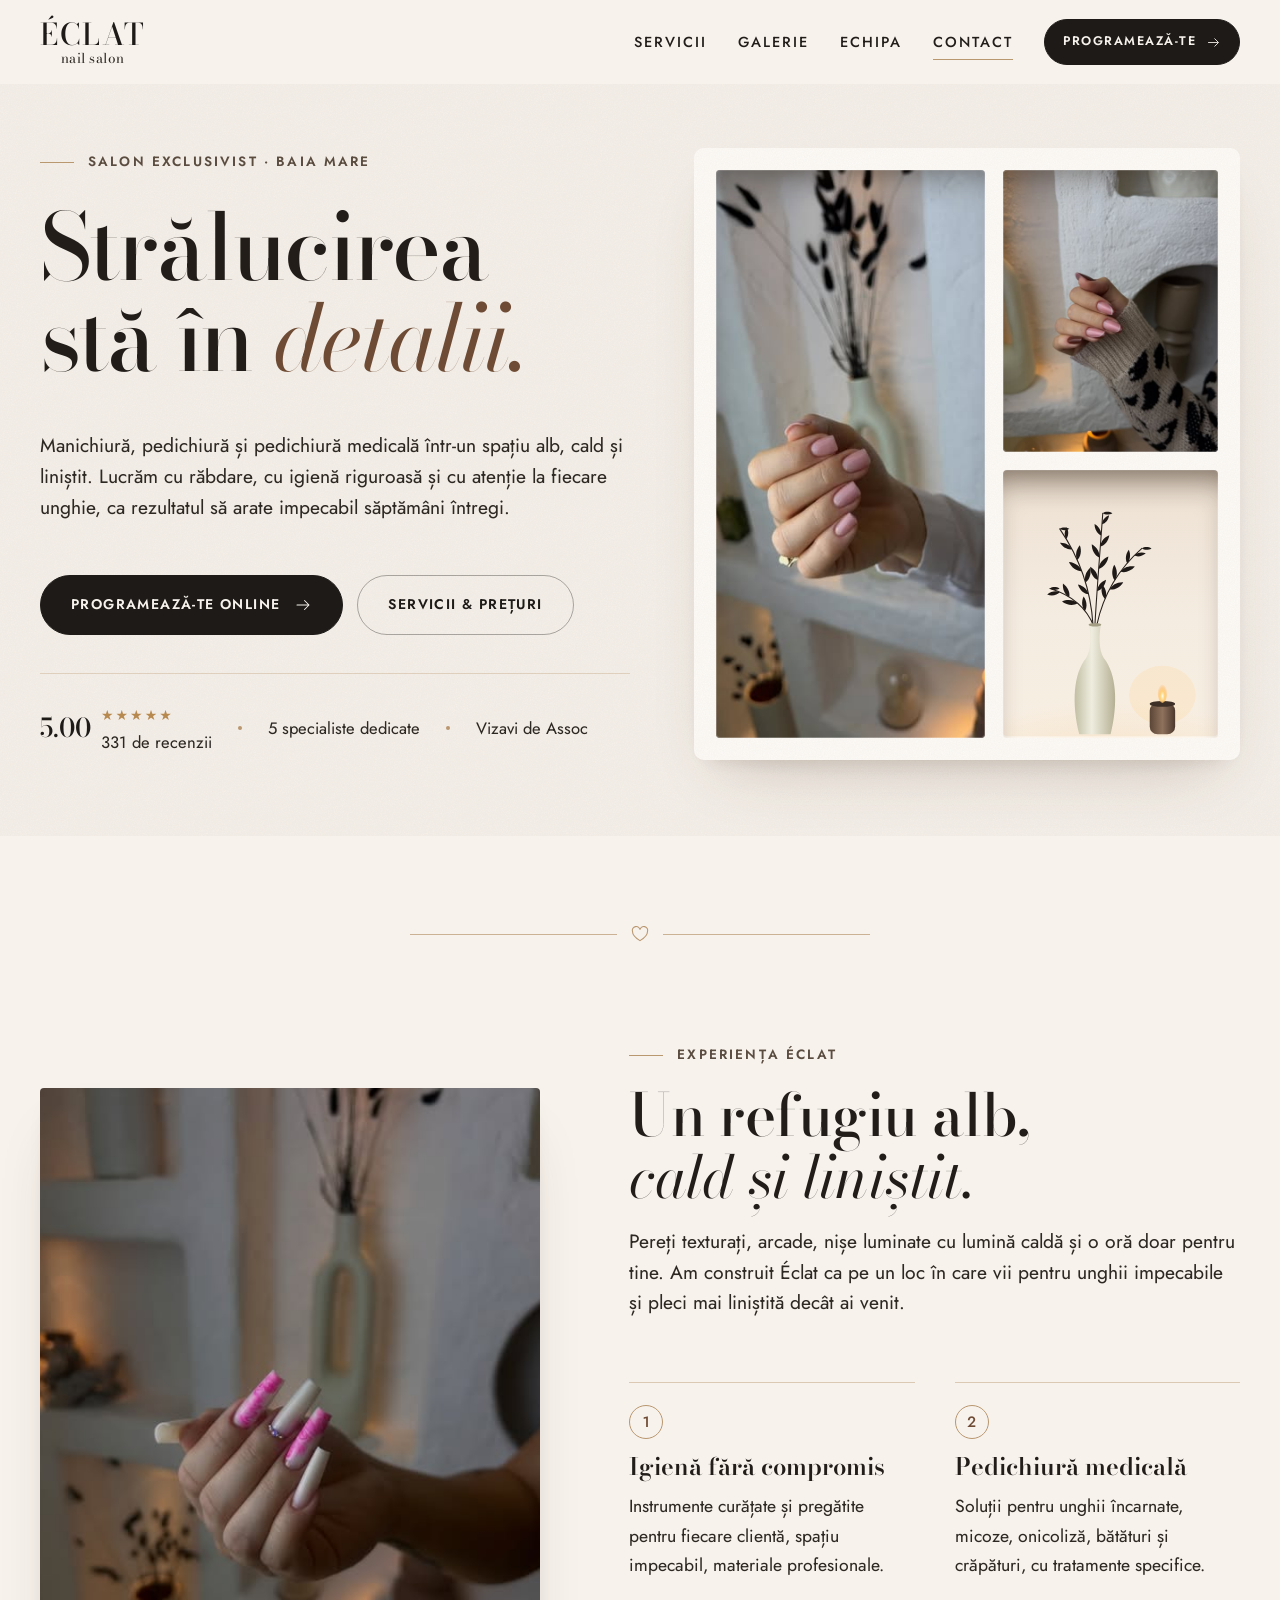
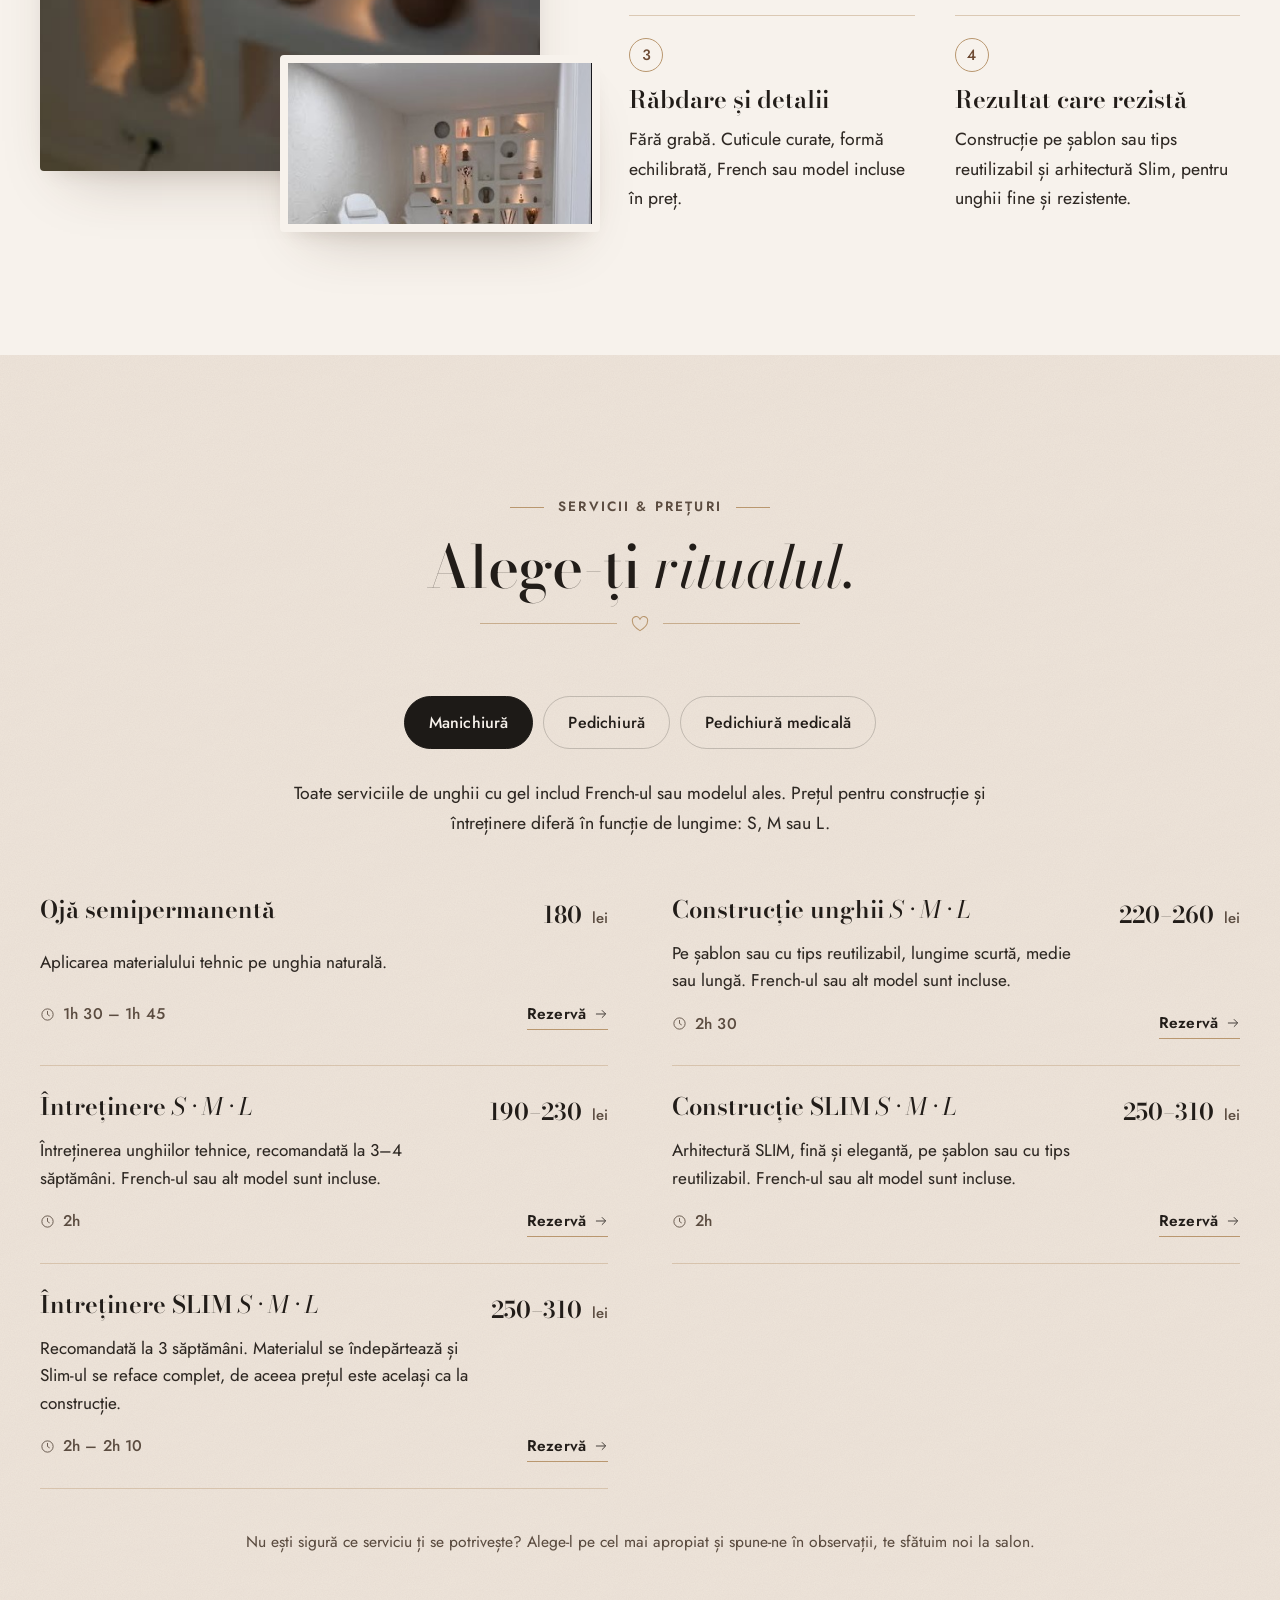
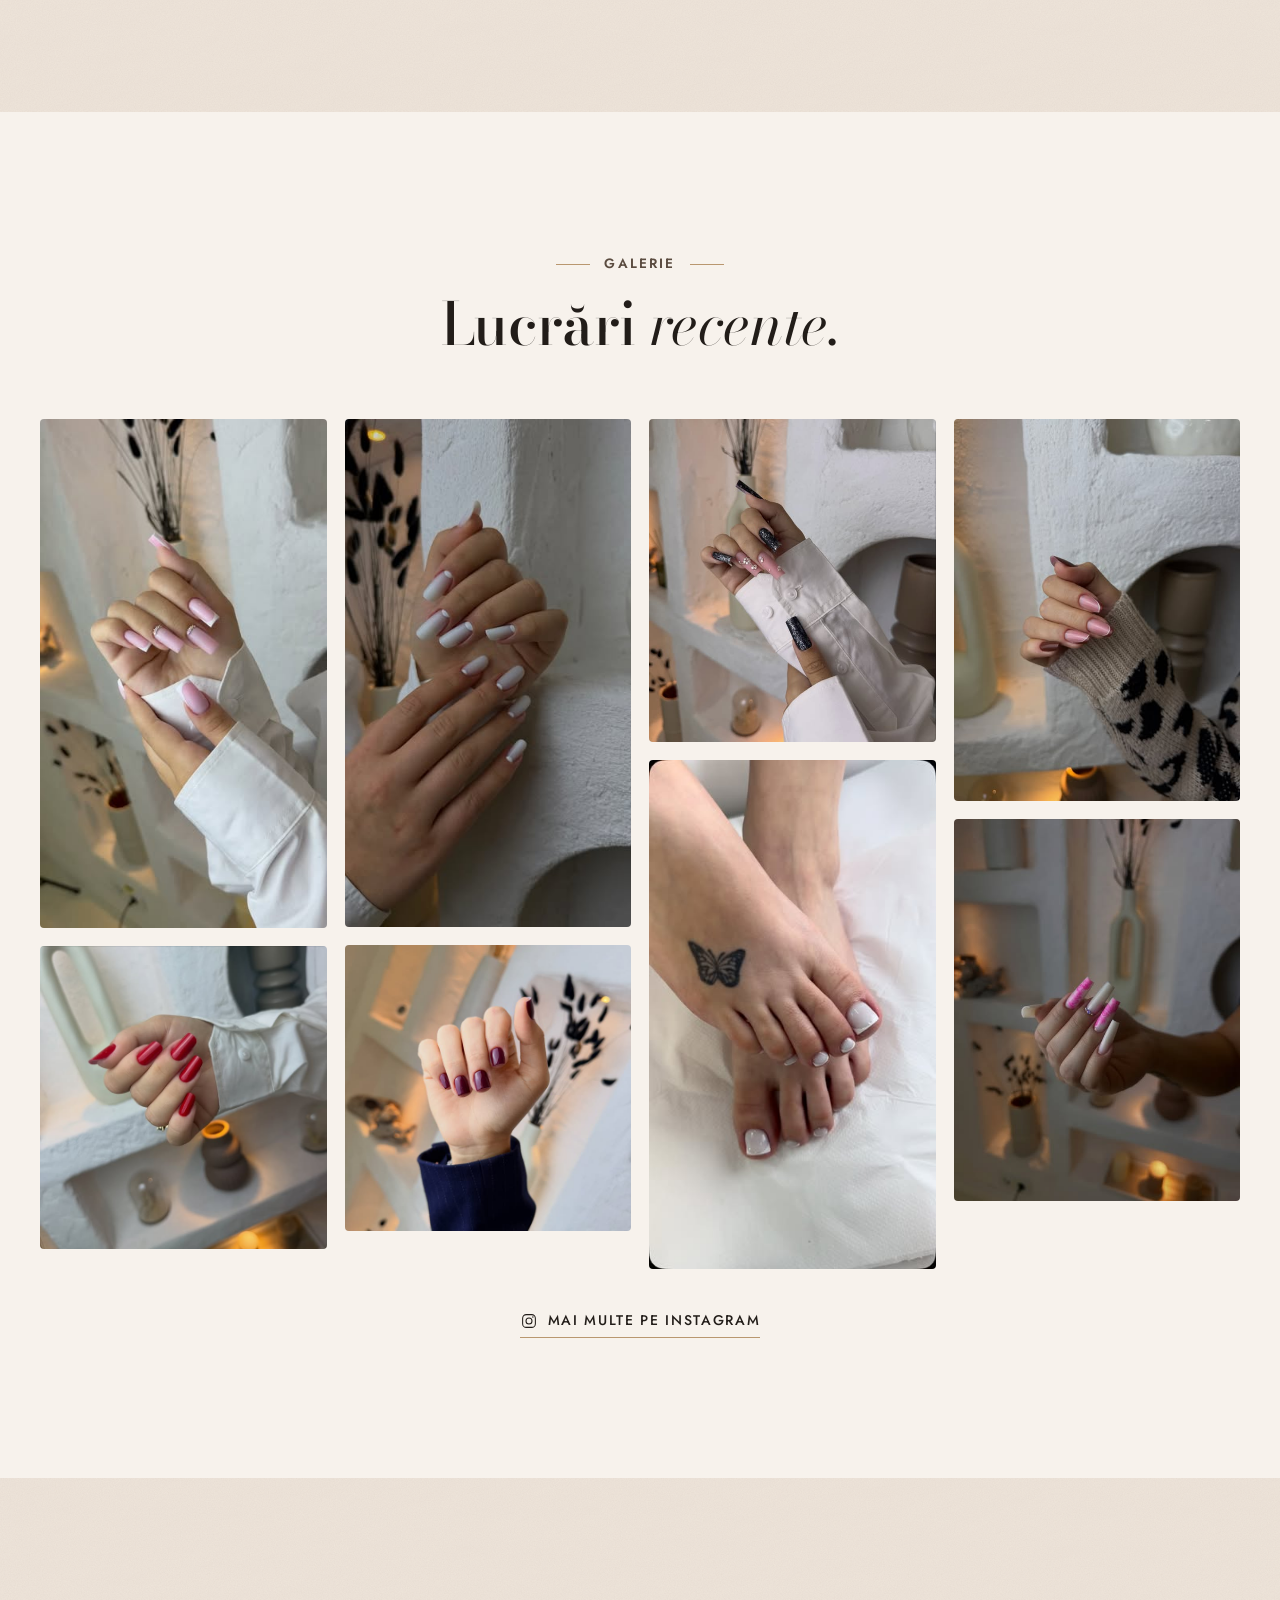
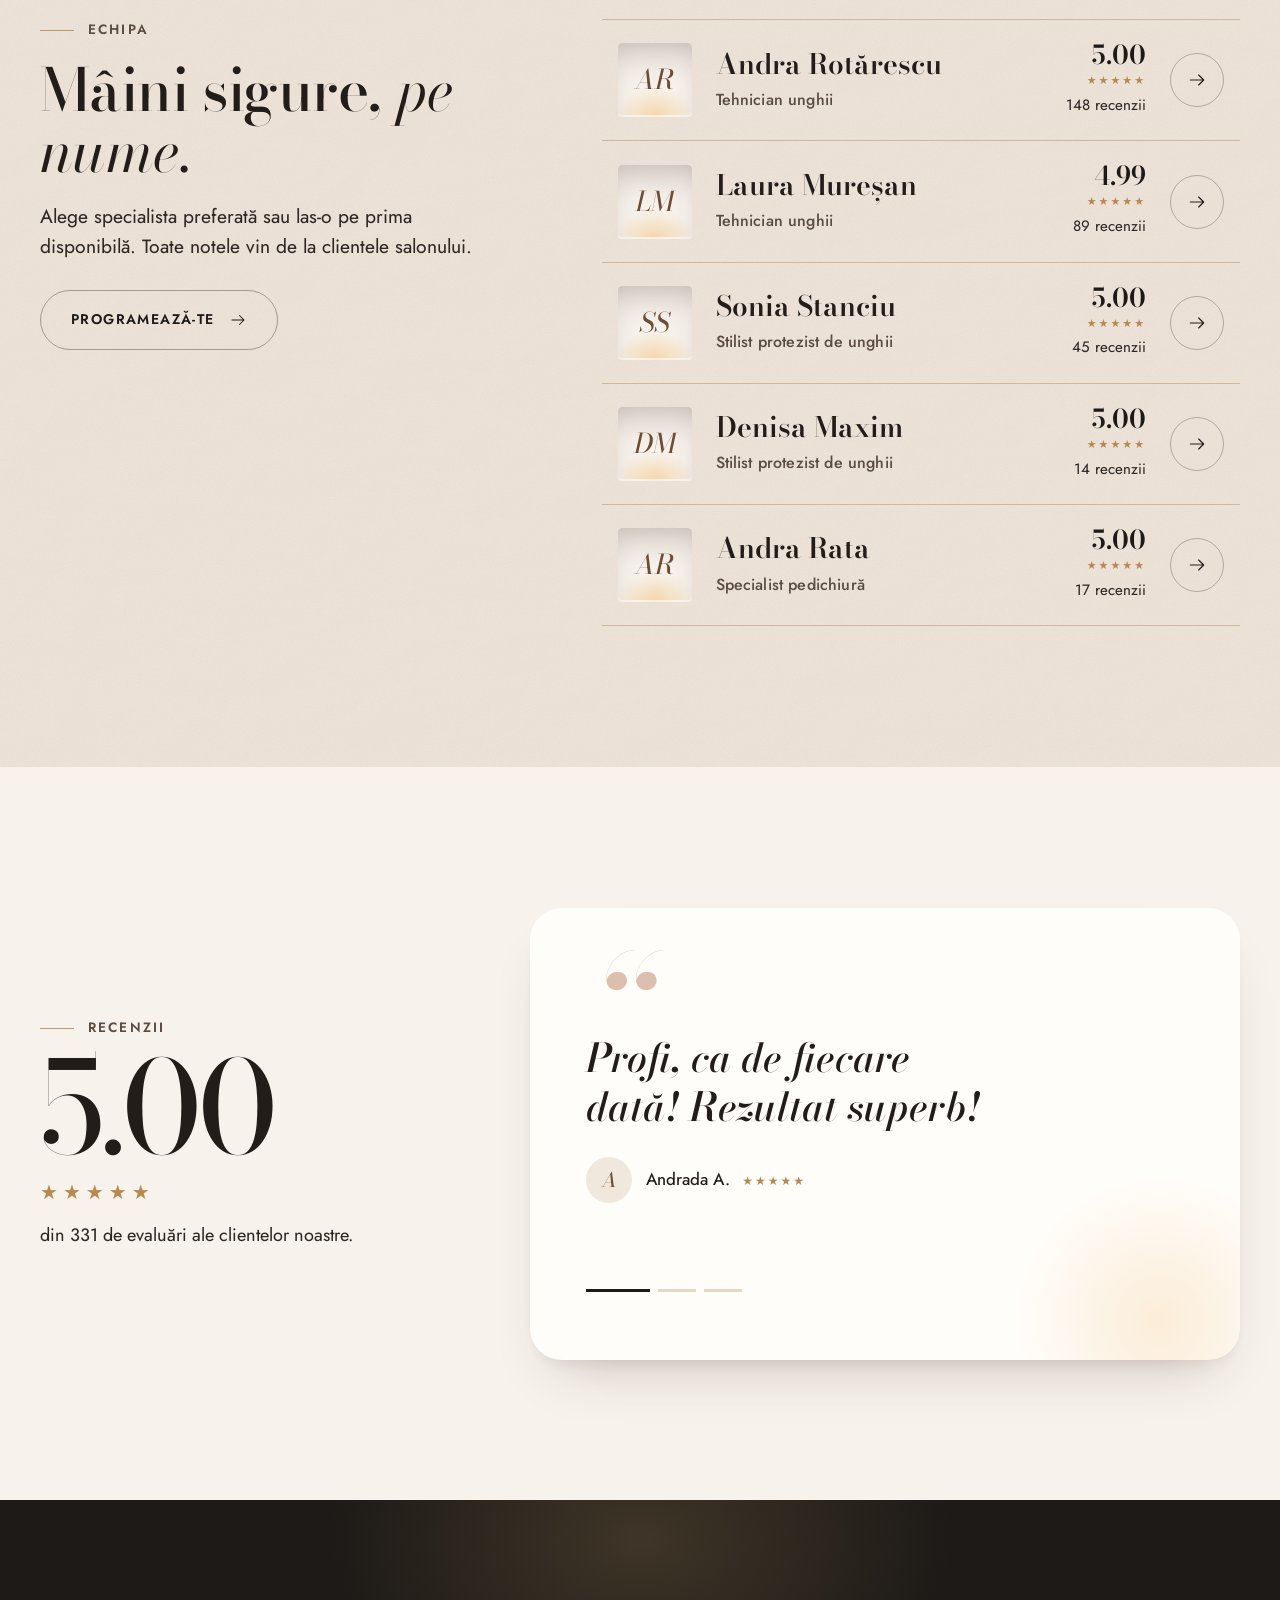
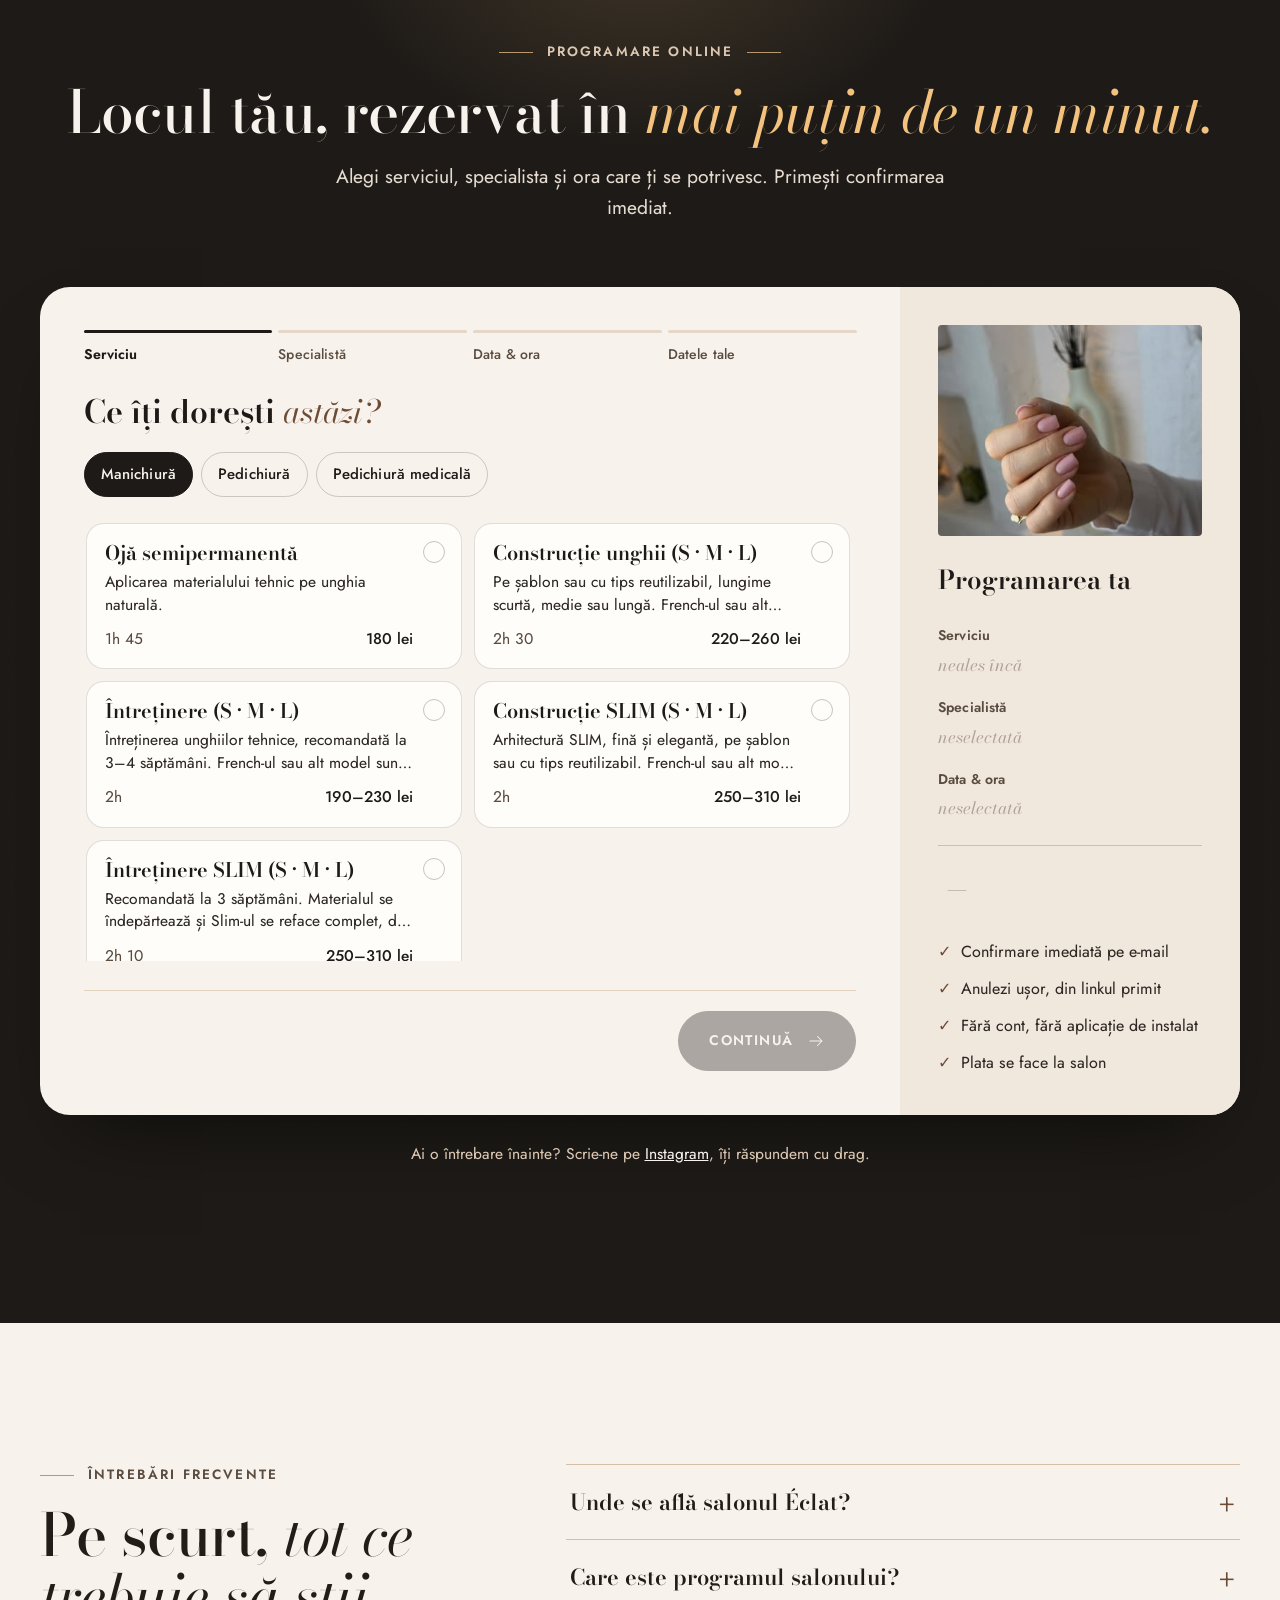
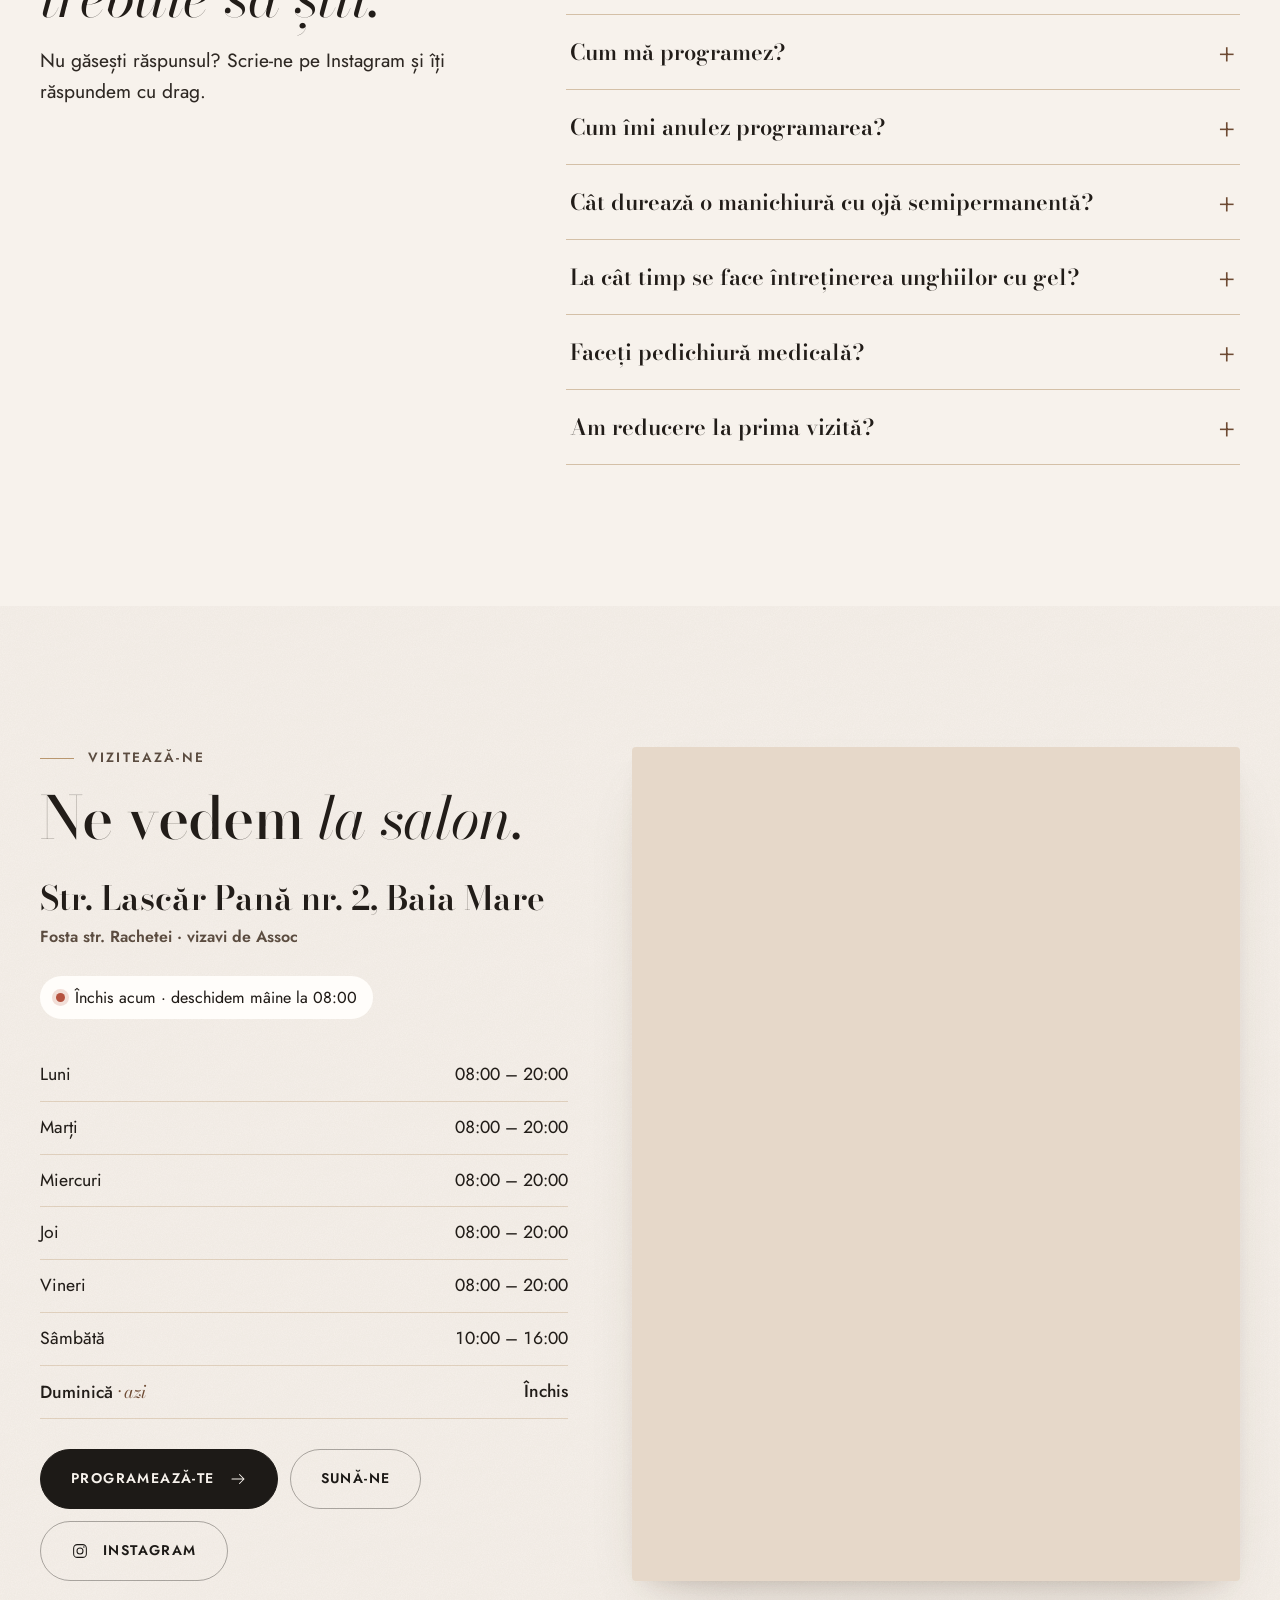
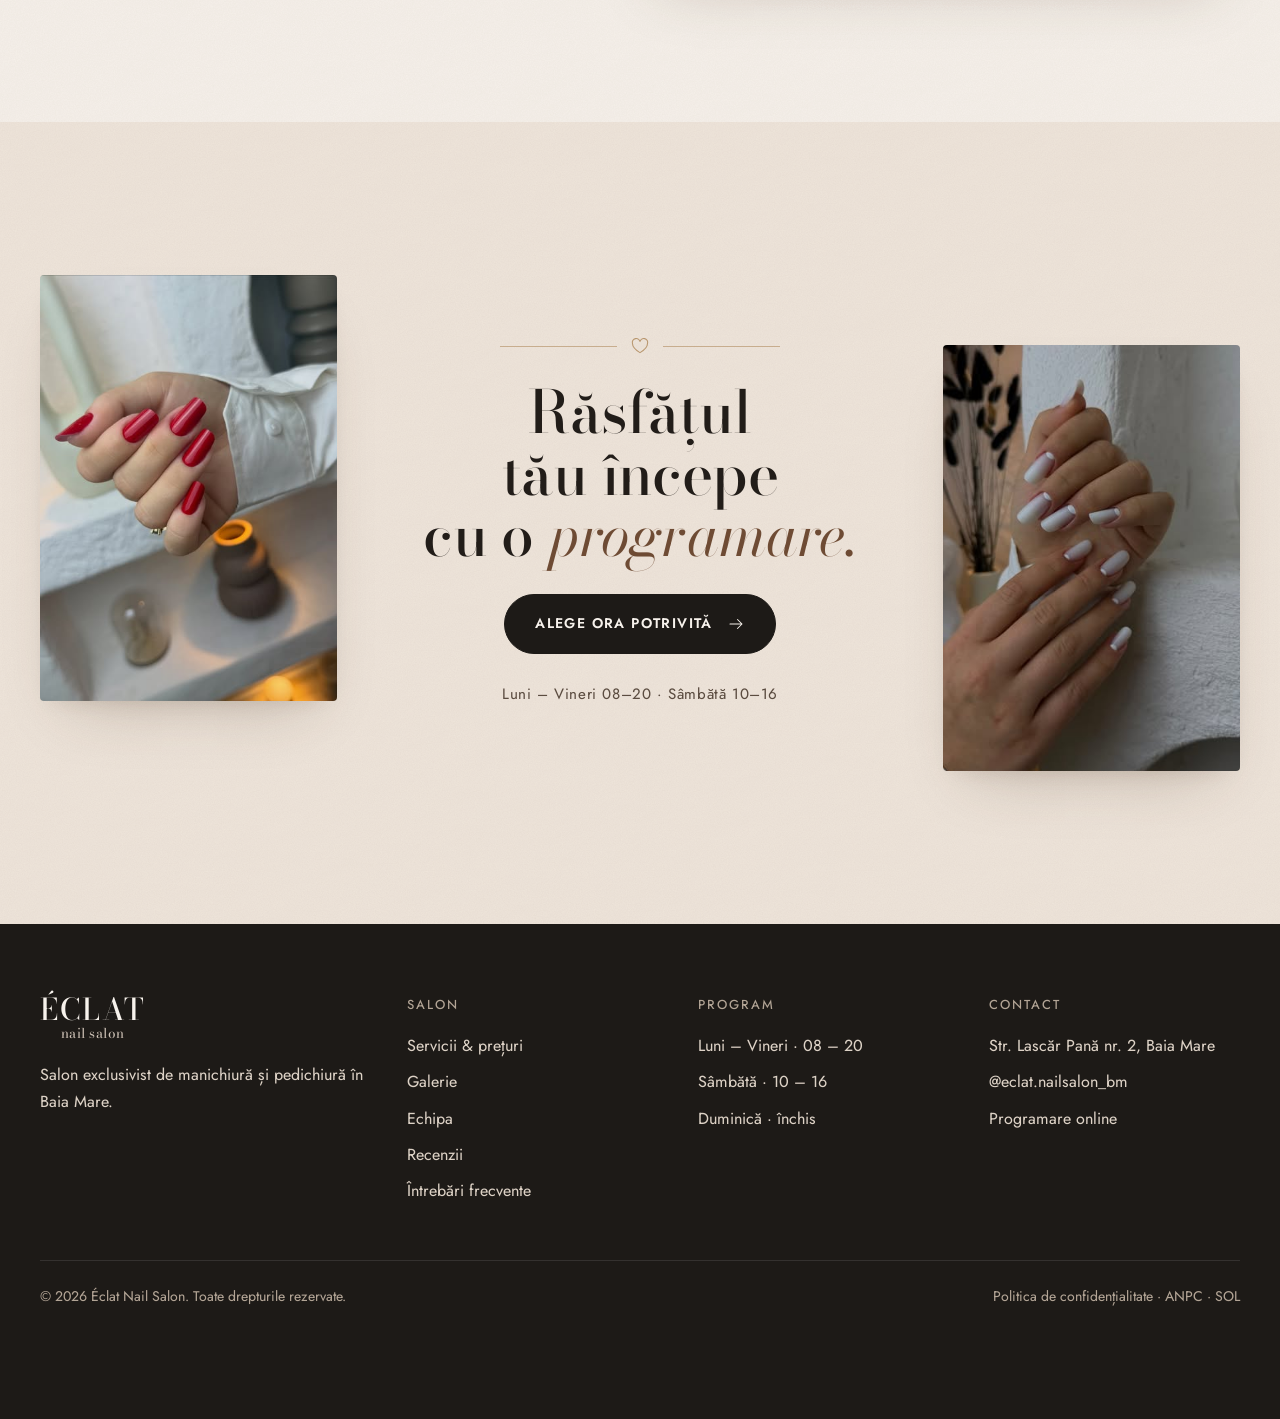
==== commit a1babc26: "E-mail obligatoriu, întrebare despre anulare Co-Authored-By: Claude Opus 5.5 <noreply@anthropic.com>" ====
--- a/index.html
+++ b/index.html
@@ -20,7 +20,7 @@
   <link rel="preconnect" href="https://fonts.googleapis.com">
   <link rel="preconnect" href="https://fonts.gstatic.com" crossorigin>
   <link href="https://fonts.googleapis.com/css2?family=Bodoni+Moda:ital,opsz,wght@0,6..96,400..700;1,6..96,400..700&family=Jost:wght@300..600&display=swap" rel="stylesheet">
-  <link rel="stylesheet" href="css/style.css?v=b147deac21">
+  <link rel="stylesheet" href="css/style.css?v=5dda7df770">
 
   <script type="application/ld+json">
   {
@@ -409,7 +409,7 @@
                   <div class="field"><label for="fPhone">Telefon</label><input id="fPhone" name="phone" type="tel" inputmode="tel" autocomplete="tel" placeholder="07xx xxx xxx" required><span class="err">Introdu un număr de telefon valid.</span></div>
                   <!-- Reducerea de prima vizită se decide automat după numărul de telefon (nu o bifează clienta) -->
                   <div class="visit-status" id="firstVisitWrap" style="grid-column:1/-1" aria-live="polite" hidden></div>
-                  <div class="field full"><label for="fEmail">E-mail <span style="text-transform:none;letter-spacing:0">(opțional, pentru confirmare)</span></label><input id="fEmail" name="email" type="email" autocomplete="email"><span class="err">Adresa de e-mail nu pare corectă.</span></div>
+                  <div class="field full"><label for="fEmail">E-mail <span style="text-transform:none;letter-spacing:0">(primești confirmarea, reamintirea și linkul de anulare)</span></label><input id="fEmail" name="email" type="email" autocomplete="email" inputmode="email" required><span class="err">Scrie o adresă de e-mail validă: acolo primești confirmarea.</span></div>
                   <div class="field full"><label for="fNotes">Observații <span style="text-transform:none;letter-spacing:0">(opțional)</span></label><textarea id="fNotes" name="notes" placeholder="Lungimea dorită, model, sensibilități…"></textarea></div>
                   <label class="check" style="grid-column:1/-1"><input type="checkbox" id="fGdpr" required> <span>Sunt de acord ca datele mele să fie folosite doar pentru gestionarea programării. <a href="#">Politica de confidențialitate</a></span></label>
                 </div>
@@ -446,7 +446,8 @@
           </dl>
           <div class="total"><span class="disc" id="sumDisc"></span><span><s id="sumOld"></s><b id="sumPrice">—</b></span></div>
           <ul class="reassure">
-            <li>Confirmare imediată</li>
+            <li>Confirmare imediată pe e-mail</li>
+            <li>Anulezi ușor, din linkul primit</li>
             <li>Fără cont, fără aplicație de instalat</li>
             <li>Plata se face la salon</li>
           </ul>
@@ -476,7 +477,11 @@
         </details>
         <details class="faq-item reveal">
           <summary>Cum mă programez?</summary>
-          <p>Online, direct pe acest site: alegi serviciul, specialista și ora, apoi completezi numele și telefonul. Programarea este confirmată pe loc.</p>
+          <p>Online, direct pe acest site: alegi serviciul, specialista și ora, apoi completezi numele, telefonul și e-mailul. Programarea este confirmată pe loc, iar confirmarea îți vine pe e-mail.</p>
+        </details>
+        <details class="faq-item reveal">
+          <summary>Cum îmi anulez programarea?</summary>
+          <p>Din e-mailul de confirmare: apasă „Anulează programarea”, cu cel puțin 2 ore înainte. Îți trimitem și o reamintire pe e-mail cu 24 de ore înainte de programare.</p>
         </details>
         <details class="faq-item reveal">
           <summary>Cât durează o manichiură cu ojă semipermanentă?</summary>
@@ -522,7 +527,15 @@
       "name": "Cum mă programez?",
       "acceptedAnswer": {
         "@type": "Answer",
-        "text": "Online, direct pe acest site: alegi serviciul, specialista și ora, apoi completezi numele și telefonul. Programarea este confirmată pe loc."
+        "text": "Online, direct pe acest site: alegi serviciul, specialista și ora, apoi completezi numele, telefonul și e-mailul. Programarea este confirmată pe loc, iar confirmarea îți vine pe e-mail."
+      }
+    },
+    {
+      "@type": "Question",
+      "name": "Cum îmi anulez programarea?",
+      "acceptedAnswer": {
+        "@type": "Answer",
+        "text": "Din e-mailul de confirmare: apasă „Anulează programarea”, cu cel puțin 2 ore înainte. Îți trimitem și o reamintire pe e-mail cu 24 de ore înainte de programare."
       }
     },
     {
@@ -650,6 +663,6 @@
   <a class="btn light" href="#programare">Programează-te</a>
 </div>
 
-<script src="js/main.js?v=b147deac21"></script>
+<script src="js/main.js?v=5dda7df770"></script>
 </body>
 </html>
--- a/css/style.css
+++ b/css/style.css
@@ -886,7 +886,7 @@
 @media (max-width: 620px) { .m-arch { width: 58px; height: 58px; } }
 
 /* Experiența — numerele 1–4, în cerc mic deasupra titlului */
-.pillar { gap: 10px; }
+.pillar { gap: 10px; align-content: start; }
 .pillar .num {
   width: 34px; height: 34px; border-radius: 50%; border: 1px solid var(--line);
   display: grid; place-items: center; margin-bottom: 4px;
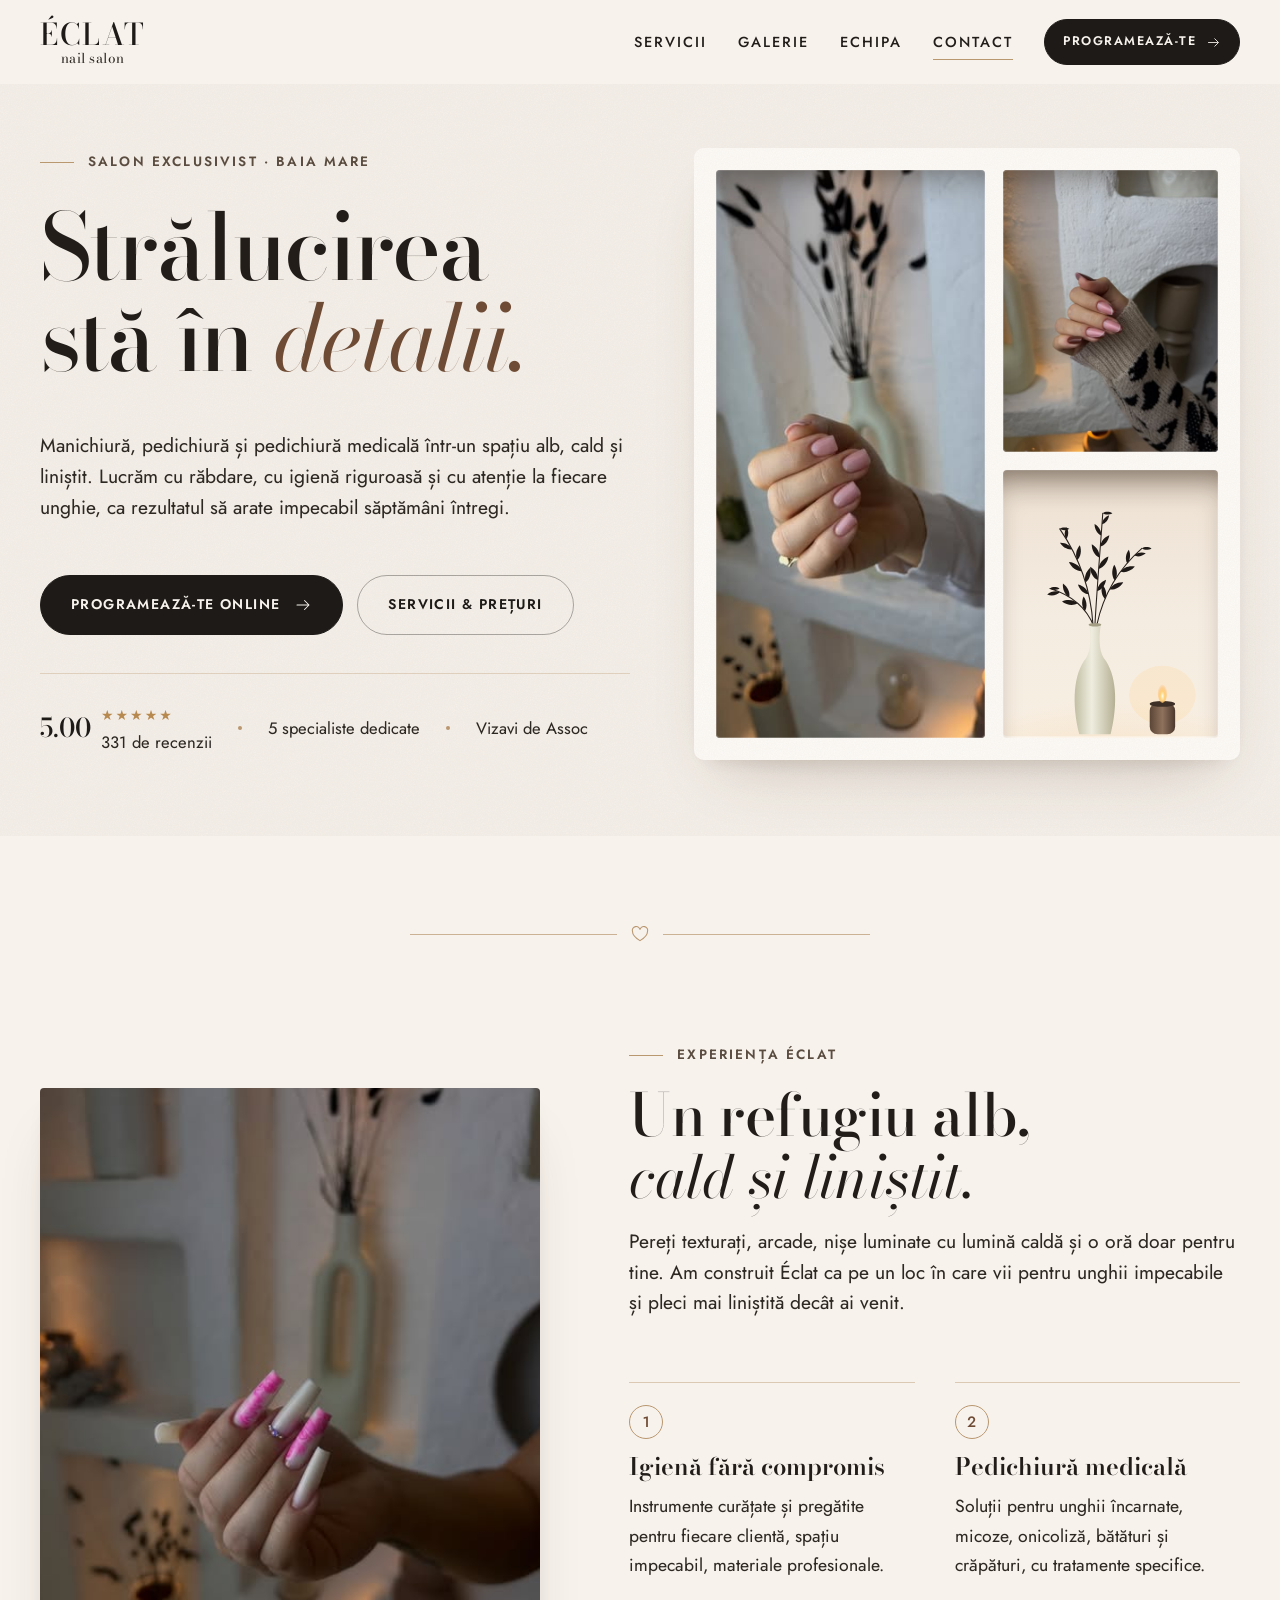
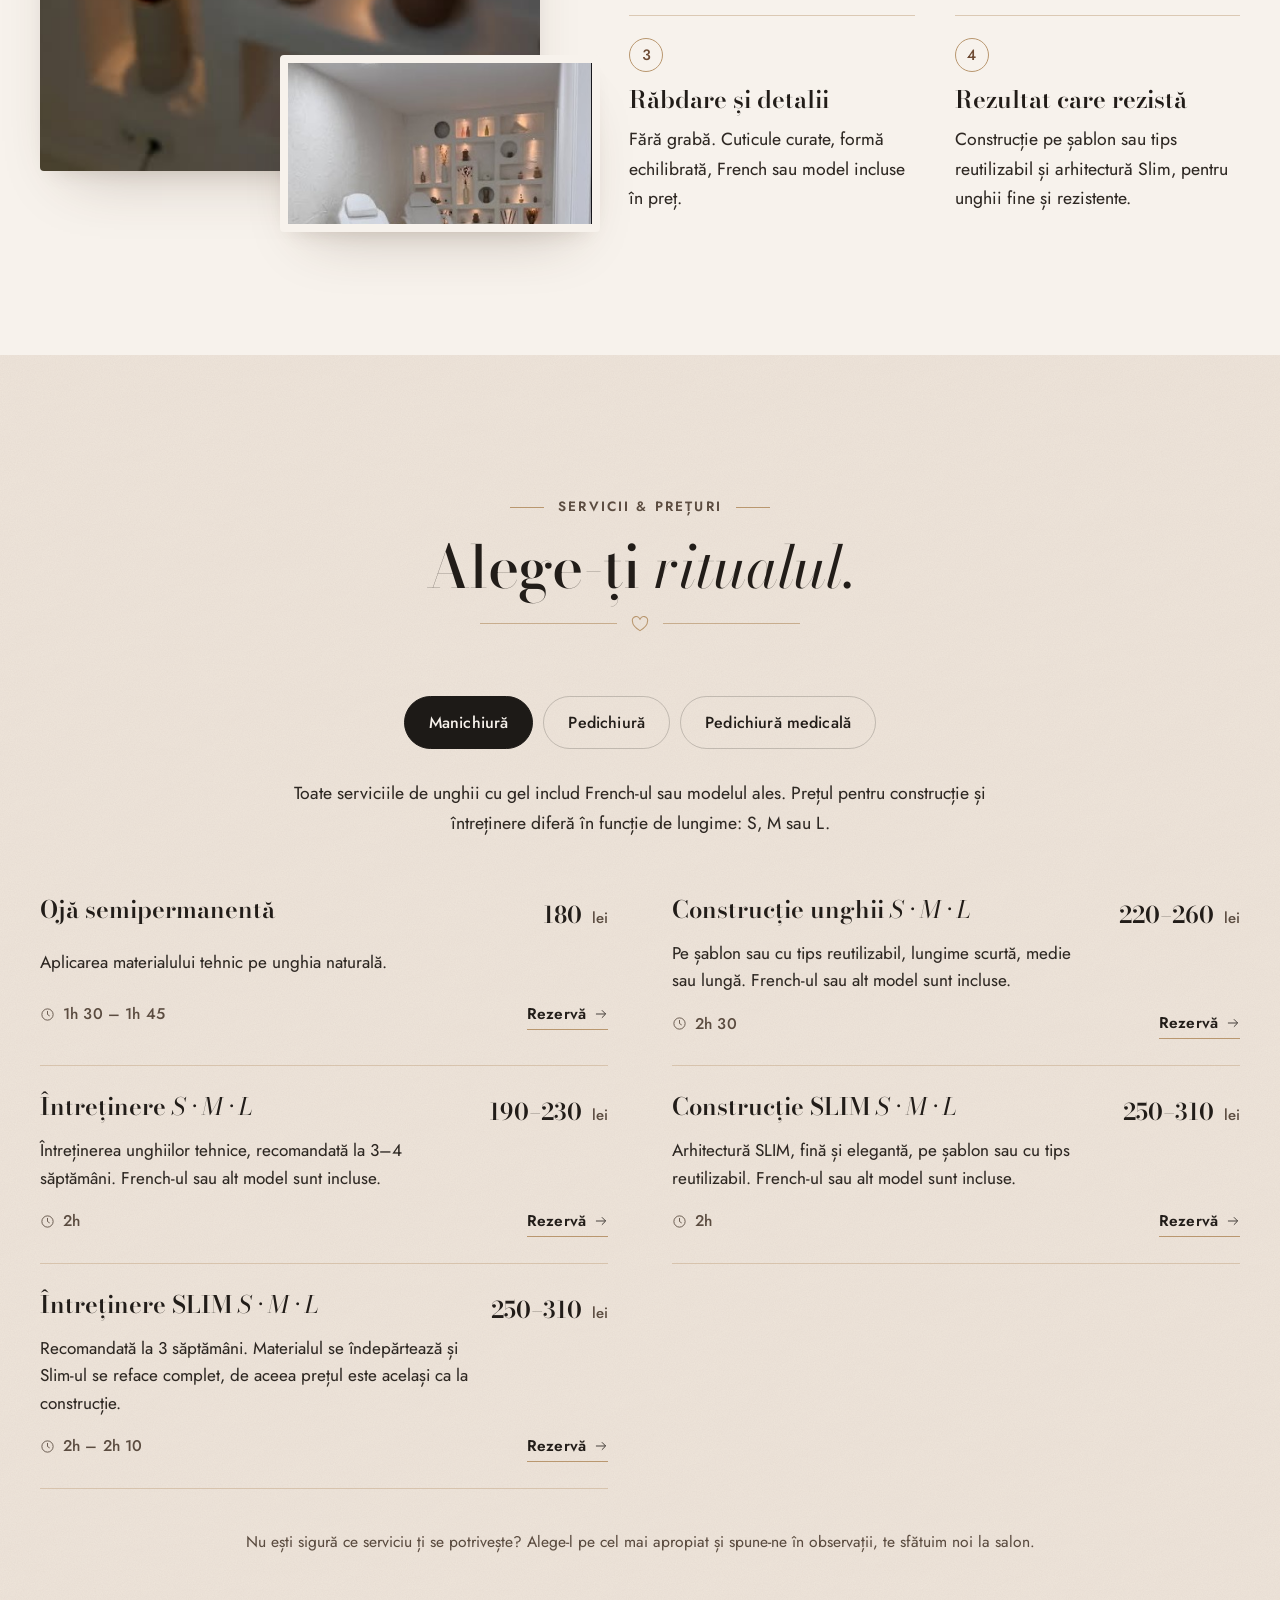
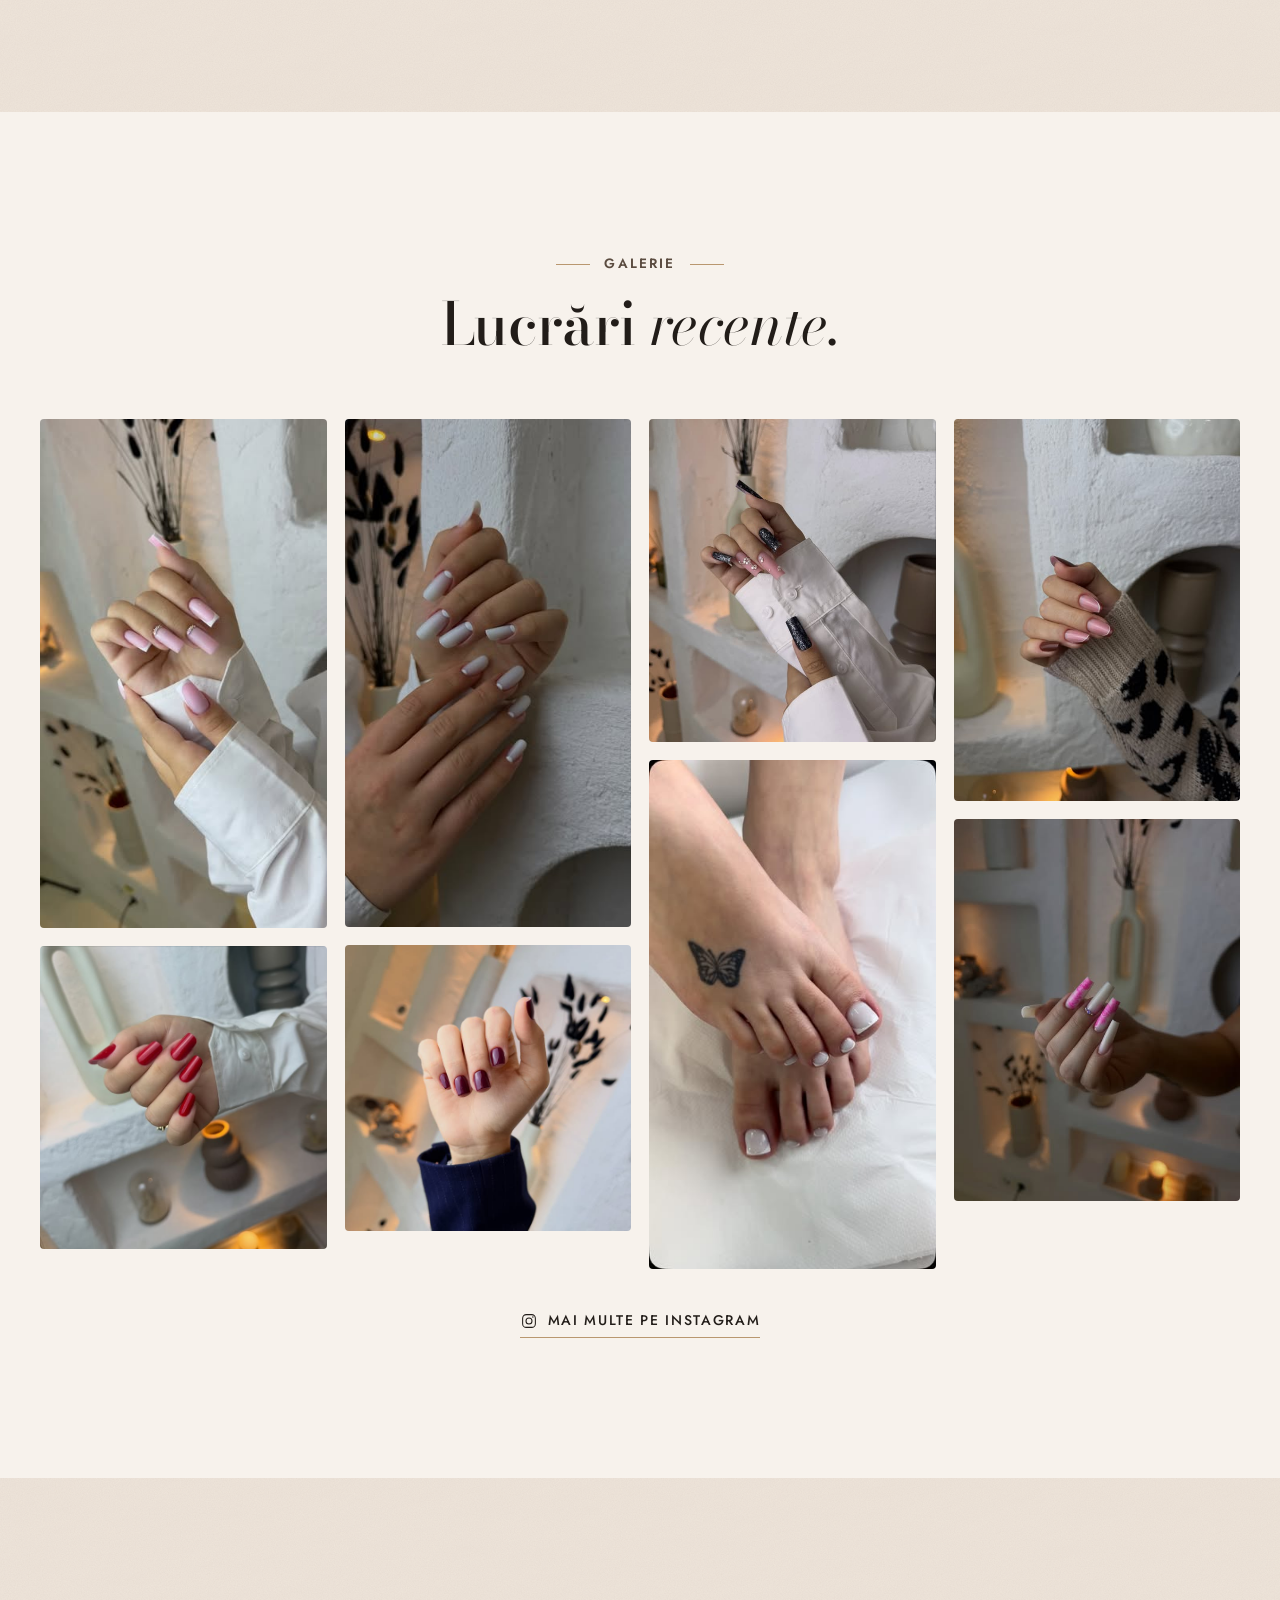
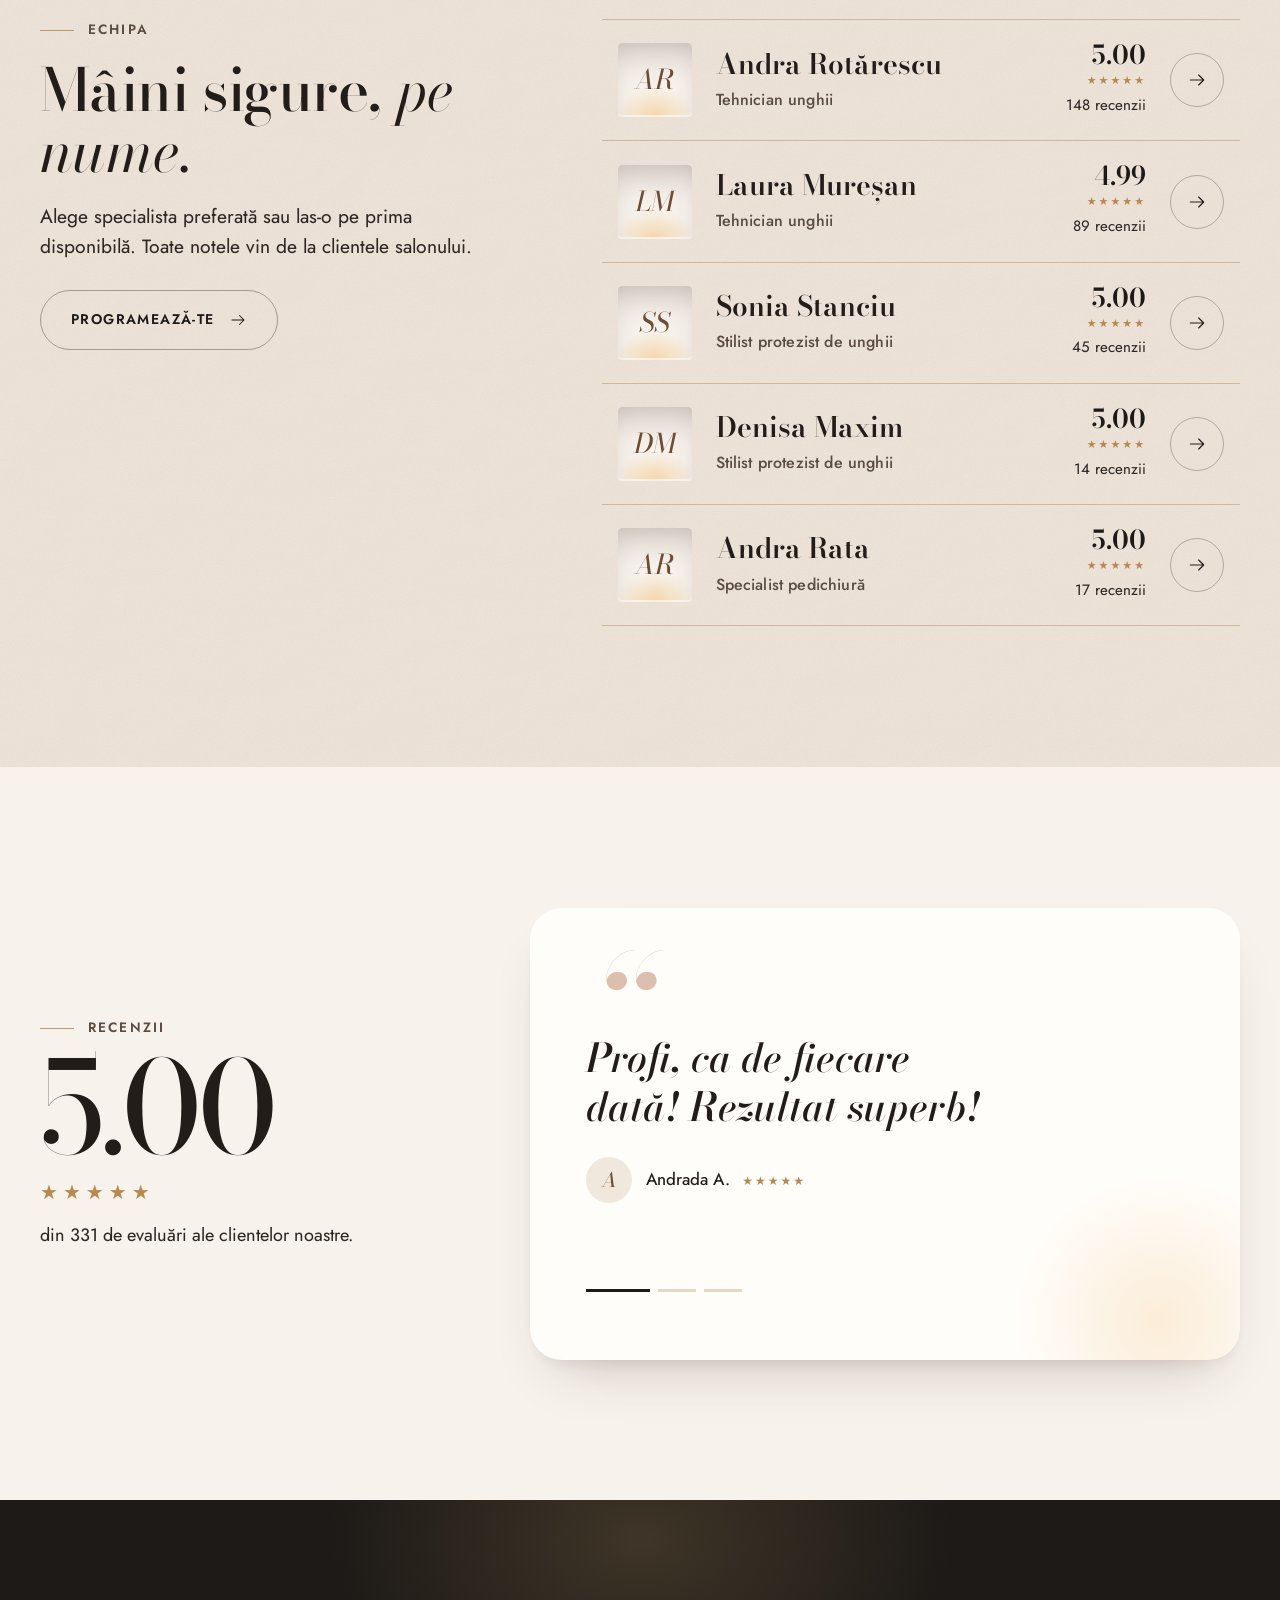
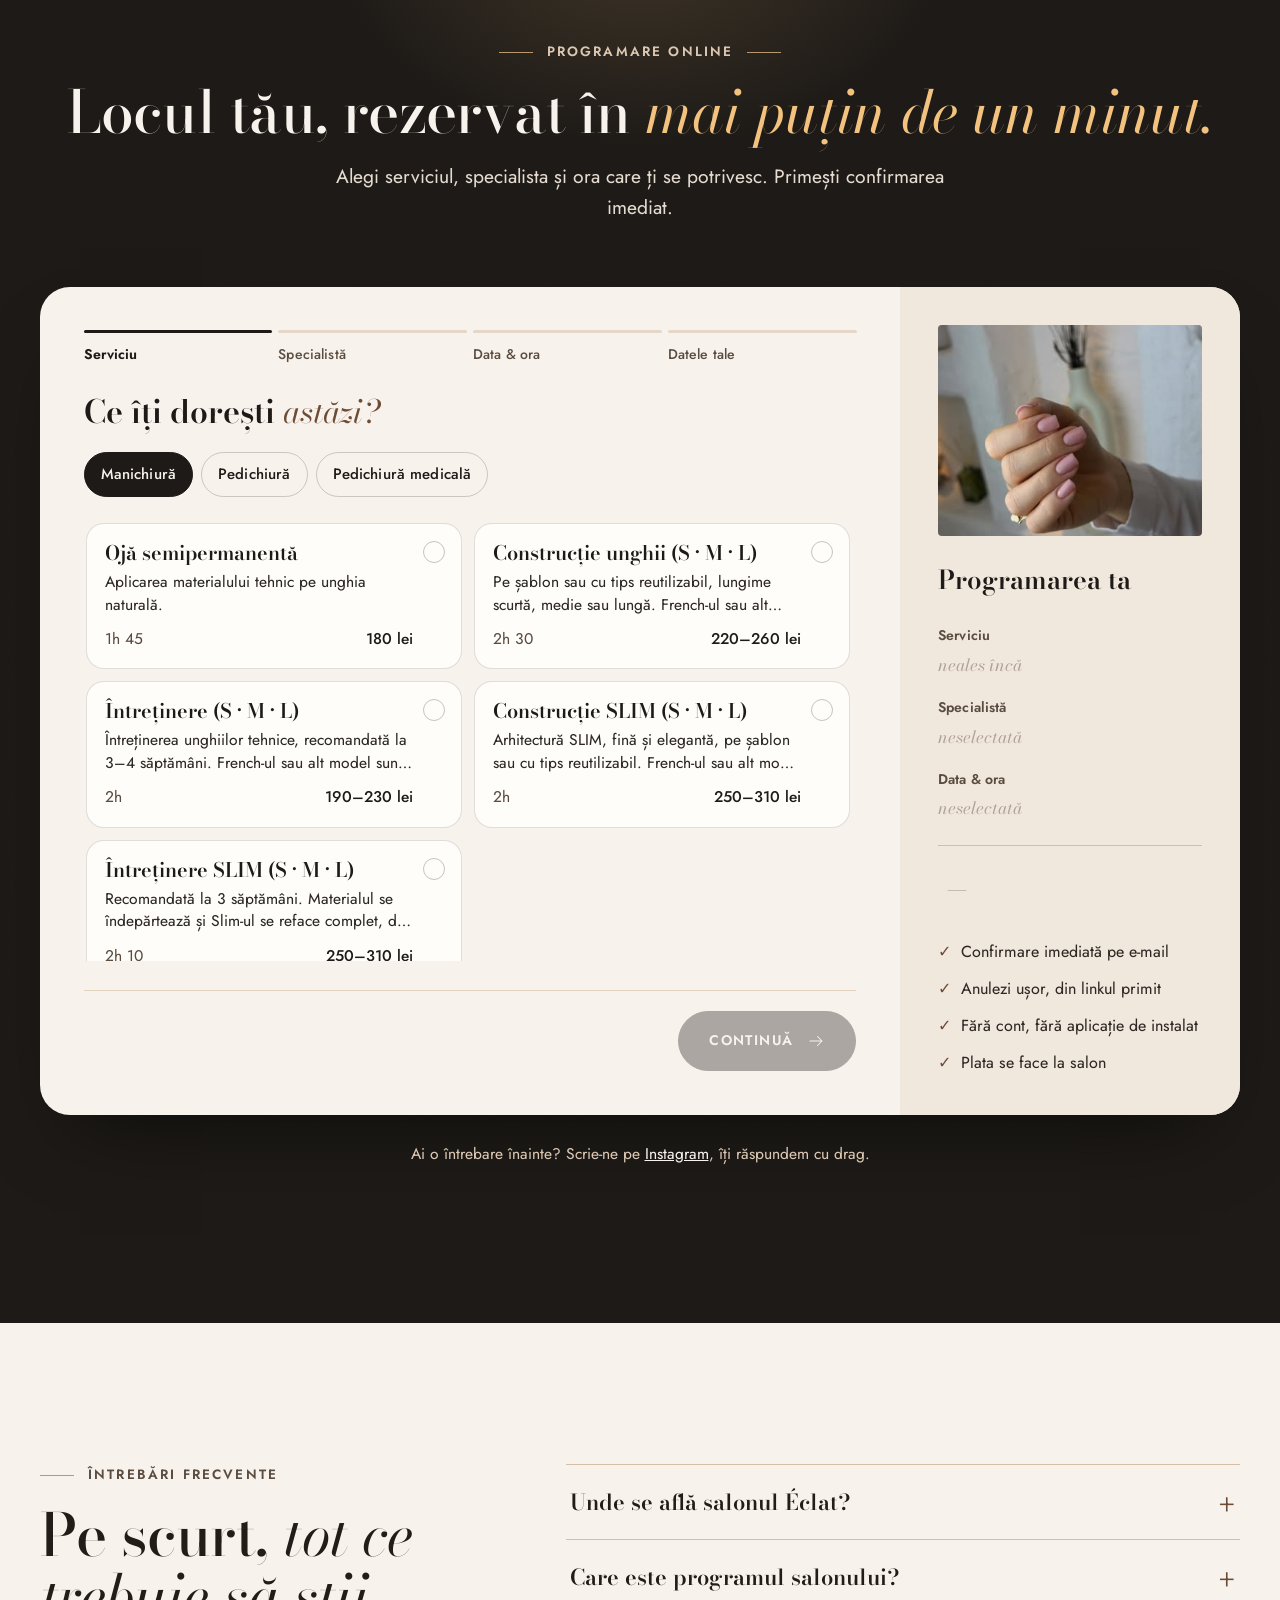
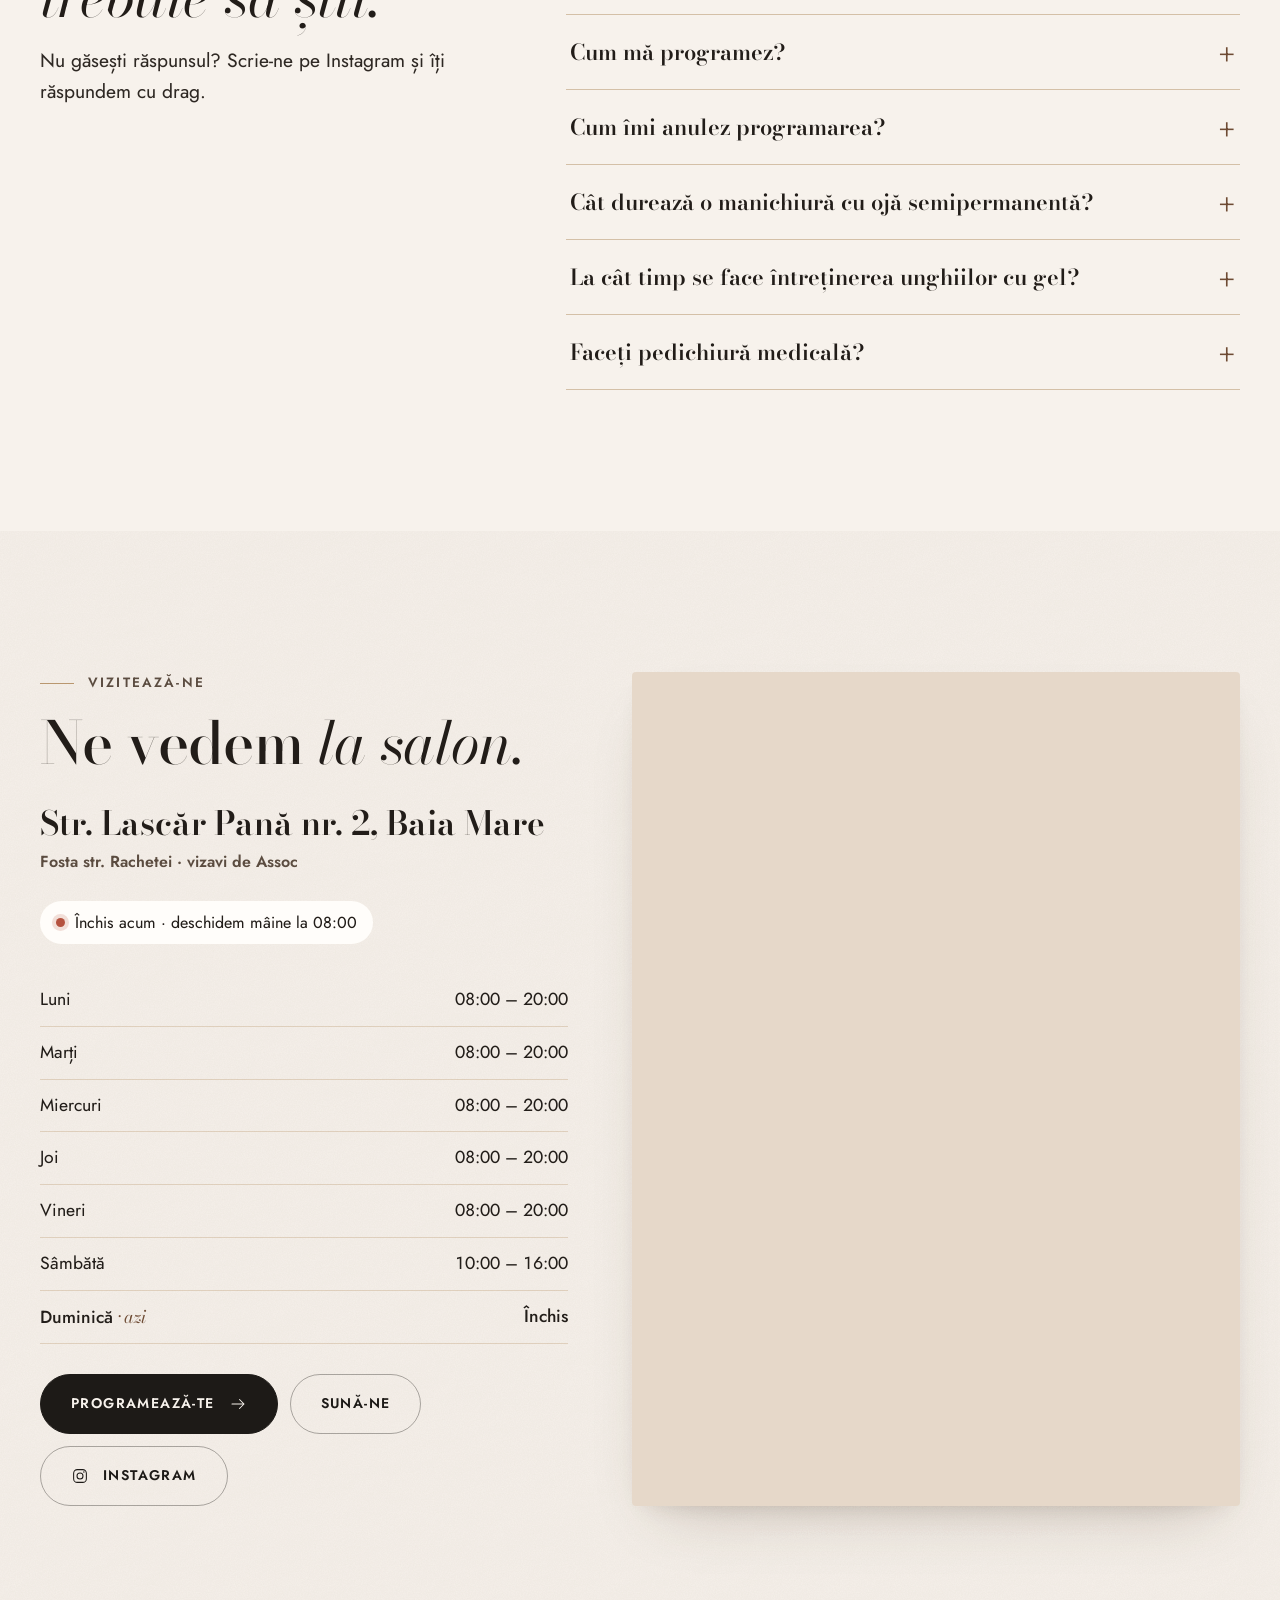
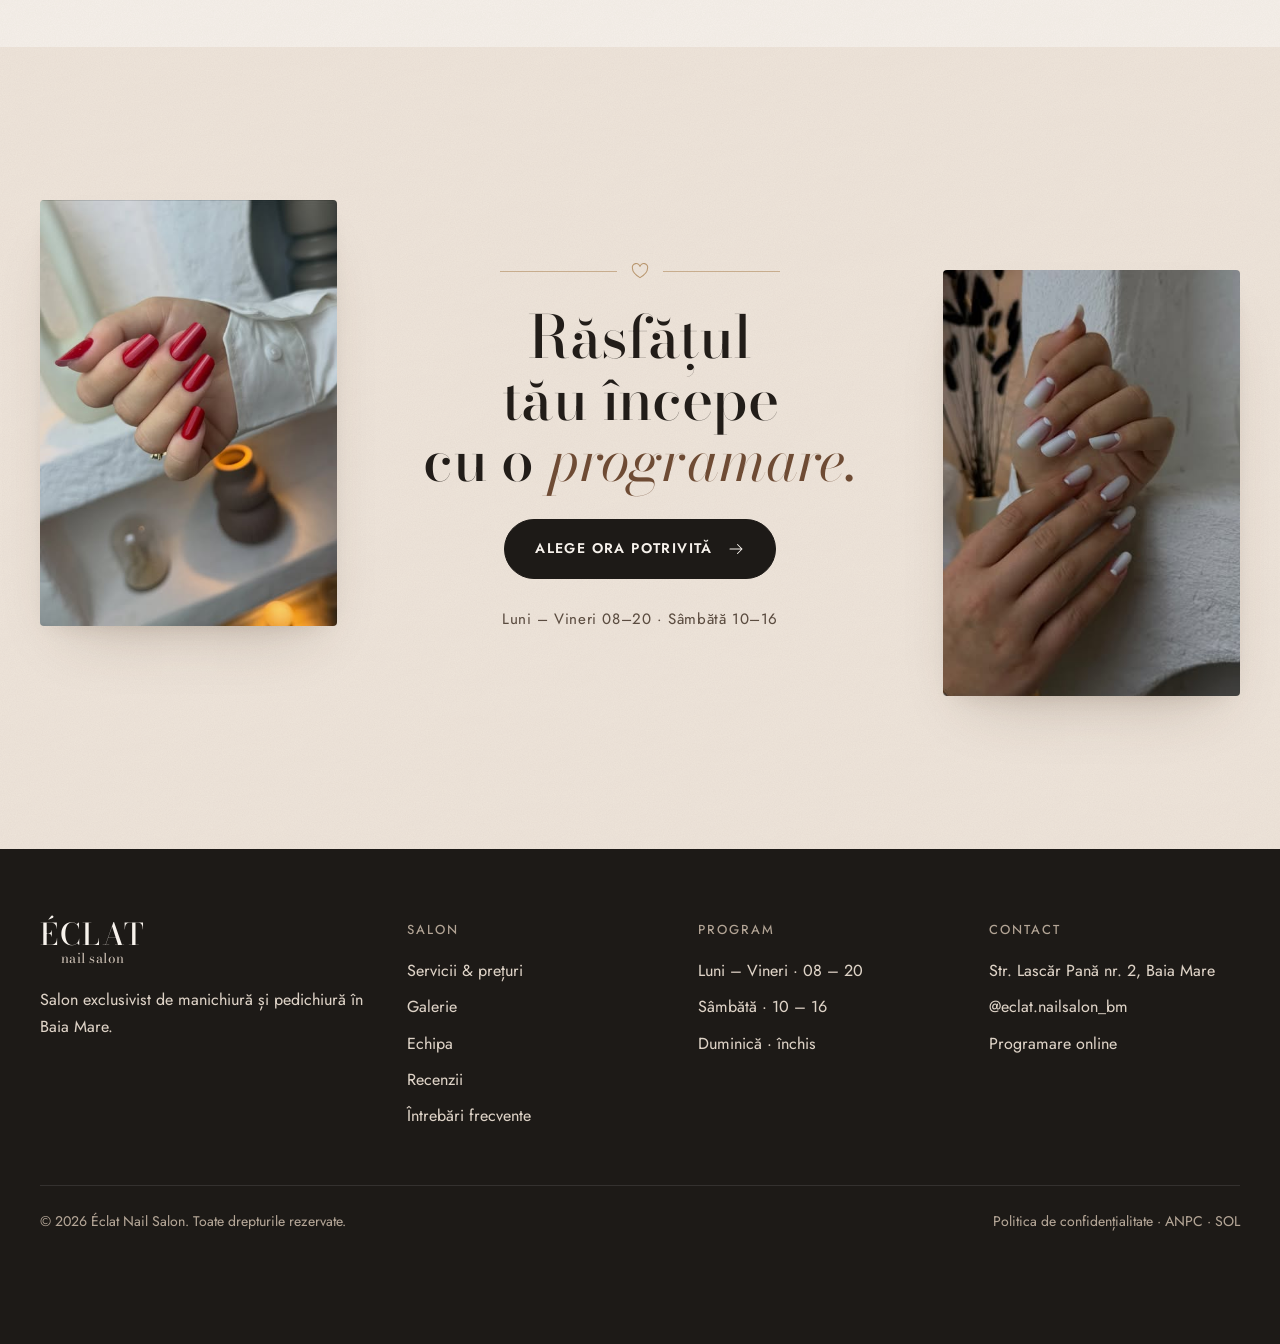
==== commit d8da7049: "Fără oferta de 20% Co-Authored-By: Claude Opus 5.5 <noreply@anthropic.com>" ====
--- a/index.html
+++ b/index.html
@@ -20,7 +20,7 @@
   <link rel="preconnect" href="https://fonts.googleapis.com">
   <link rel="preconnect" href="https://fonts.gstatic.com" crossorigin>
   <link href="https://fonts.googleapis.com/css2?family=Bodoni+Moda:ital,opsz,wght@0,6..96,400..700;1,6..96,400..700&family=Jost:wght@300..600&display=swap" rel="stylesheet">
-  <link rel="stylesheet" href="css/style.css?v=5dda7df770">
+  <link rel="stylesheet" href="css/style.css?v=bcc7d2294b">
 
   <script type="application/ld+json">
   {
@@ -58,11 +58,6 @@
   <symbol id="i-cal" viewBox="0 0 24 24"><rect x="3.5" y="5" width="17" height="15.5" rx="3" fill="none" stroke="currentColor" stroke-width="1.4"/><path d="M3.5 10h17M8 3v4M16 3v4" fill="none" stroke="currentColor" stroke-width="1.4" stroke-linecap="round"/></symbol>
 </svg>
 
-<!-- Bandă promo: se ascunde automat după data din data-until -->
-<div class="promo" id="promo" data-until="2026-11-30">
-  <span class="p-long">Bun venit la Éclat — </span><strong>−20% la prima programare</strong><span class="p-long"> · valabil toată luna noiembrie</span>
-  <a href="#programare">Rezervă acum</a>
-</div>
 
 <header class="header" id="header">
   <div class="container header-inner">
@@ -142,10 +137,6 @@
             <ellipse cx="163" cy="215" rx="13" ry="3" fill="#3d2f26"/>
             <g class="flame"><ellipse cx="163" cy="203" rx="5" ry="11" fill="url(#gFlame)"/></g>
           </svg>
-        </div>
-        <div class="hero-badge">
-          <span class="ring">−20%</span>
-          <div><b>La prima vizită</b><span>manichiură sau pedichiură</span></div>
         </div>
       </div>
     </div>
@@ -407,8 +398,6 @@
                 <div class="form-grid">
                   <div class="field"><label for="fName">Nume și prenume</label><input id="fName" name="name" autocomplete="name" required><span class="err">Te rugăm să completezi numele.</span></div>
                   <div class="field"><label for="fPhone">Telefon</label><input id="fPhone" name="phone" type="tel" inputmode="tel" autocomplete="tel" placeholder="07xx xxx xxx" required><span class="err">Introdu un număr de telefon valid.</span></div>
-                  <!-- Reducerea de prima vizită se decide automat după numărul de telefon (nu o bifează clienta) -->
-                  <div class="visit-status" id="firstVisitWrap" style="grid-column:1/-1" aria-live="polite" hidden></div>
                   <div class="field full"><label for="fEmail">E-mail <span style="text-transform:none;letter-spacing:0">(primești confirmarea, reamintirea și linkul de anulare)</span></label><input id="fEmail" name="email" type="email" autocomplete="email" inputmode="email" required><span class="err">Scrie o adresă de e-mail validă: acolo primești confirmarea.</span></div>
                   <div class="field full"><label for="fNotes">Observații <span style="text-transform:none;letter-spacing:0">(opțional)</span></label><textarea id="fNotes" name="notes" placeholder="Lungimea dorită, model, sensibilități…"></textarea></div>
                   <label class="check" style="grid-column:1/-1"><input type="checkbox" id="fGdpr" required> <span>Sunt de acord ca datele mele să fie folosite doar pentru gestionarea programării. <a href="#">Politica de confidențialitate</a></span></label>
@@ -494,10 +483,6 @@
         <details class="faq-item reveal">
           <summary>Faceți pedichiură medicală?</summary>
           <p>Da. Tratăm unghii încarnate (cu copolin sau fir de titan), unghii afectate de micoză sau onicoliză, bătături și crăpături ale tălpilor.</p>
-        </details>
-        <details class="faq-item reveal">
-          <summary>Am reducere la prima vizită?</summary>
-          <p>În noiembrie 2026, prima programare la Éclat are 20% reducere. Site-ul recunoaște automat, după numărul de telefon, dacă este prima ta vizită.</p>
         </details>
       </div>
     </div>
@@ -561,14 +546,6 @@
         "@type": "Answer",
         "text": "Da. Tratăm unghii încarnate (cu copolin sau fir de titan), unghii afectate de micoză sau onicoliză, bătături și crăpături ale tălpilor."
       }
-    },
-    {
-      "@type": "Question",
-      "name": "Am reducere la prima vizită?",
-      "acceptedAnswer": {
-        "@type": "Answer",
-        "text": "În noiembrie 2026, prima programare la Éclat are 20% reducere. Site-ul recunoaște automat, după numărul de telefon, dacă este prima ta vizită."
-      }
     }
   ]
 }
@@ -663,6 +640,6 @@
   <a class="btn light" href="#programare">Programează-te</a>
 </div>
 
-<script src="js/main.js?v=5dda7df770"></script>
+<script src="js/main.js?v=bcc7d2294b"></script>
 </body>
 </html>
